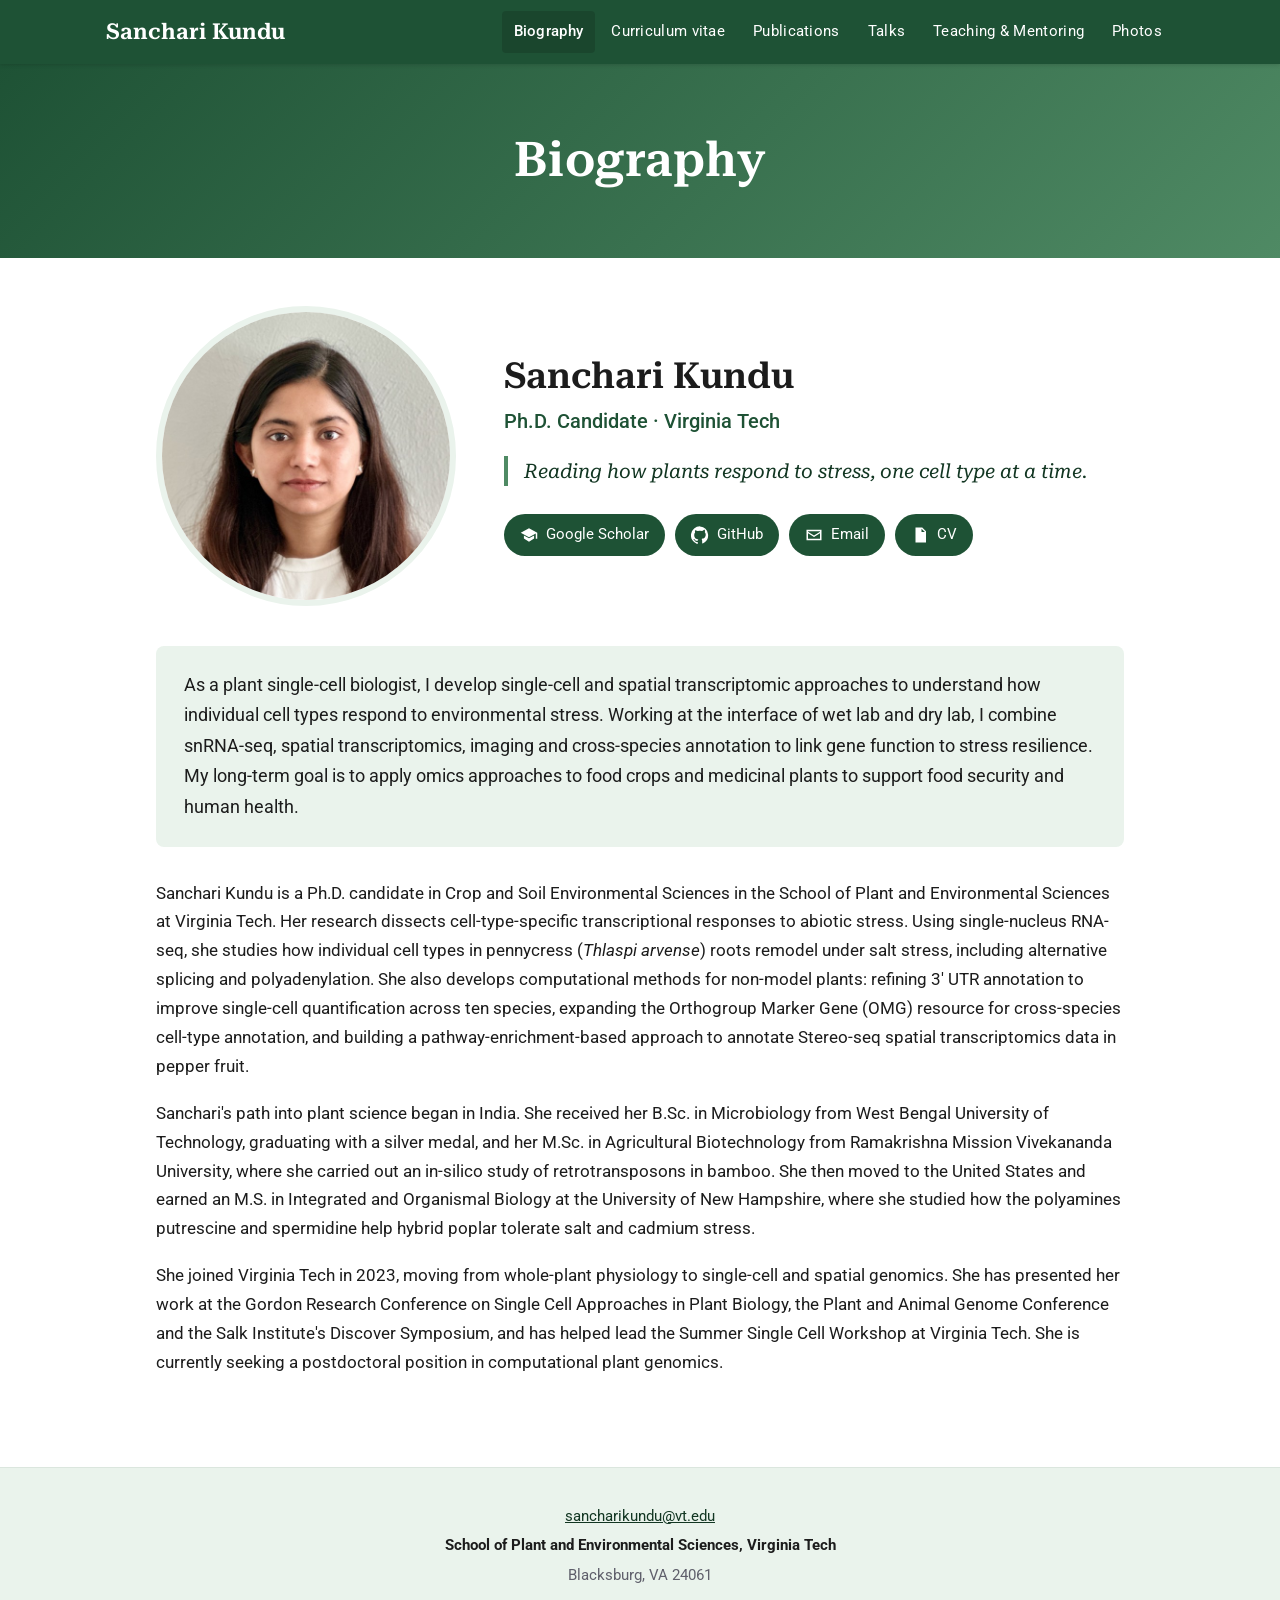
==== index.html @ 7ec8dc47 "Initial personal website Co-Authored-By: Claude Opus 5.5 <noreply@anthropic.com>" ====
<!doctype html>
<html lang="en">
<head>
  <meta charset="utf-8">
  <meta name="viewport" content="width=device-width, initial-scale=1">
  <title>Sanchari Kundu</title>
  <meta name="description" content="Sanchari Kundu, Ph.D. Candidate at Virginia Tech. Plant single-cell and spatial transcriptomics.">
  <link rel="preconnect" href="https://fonts.googleapis.com">
  <link rel="preconnect" href="https://fonts.gstatic.com" crossorigin>
  <link href="https://fonts.googleapis.com/css2?family=Roboto:wght@400;500&family=Roboto+Serif:ital,wght@0,400;0,600;1,400&display=swap" rel="stylesheet">
  <link rel="stylesheet" href="style.css">
</head>
<body>
  <header class="topbar">
    <div class="inner">
      <a class="site-name" href="index.html">Sanchari Kundu</a>
      <nav aria-label="Main">
        <ul class="menu">
        <li><a href="index.html" aria-current="page">Biography</a></li>
        <li><a href="cv.html">Curriculum vitae</a></li>
        <li><a href="publications.html">Publications</a></li>
        <li><a href="talks.html">Talks</a></li>
        <li><a href="teaching.html">Teaching &amp; Mentoring</a></li>
        <li><a href="photos.html">Photos</a></li>
        </ul>
      </nav>
    </div>
  </header>

  <div class="banner"><h1>Biography</h1></div>

  <main>
    <section class="bio-intro">
      <img src="photo.jpg" alt="Portrait of Sanchari Kundu">
      <div>
        <p class="bio-name">Sanchari Kundu</p>
        <p class="bio-title">Ph.D. Candidate · Virginia Tech</p>
        <p class="tagline">Reading how plants respond to stress, one cell type at a time.</p>
        <div class="social">
          <a href="https://scholar.google.com/citations?user=5JRJU6gAAAAJ&amp;hl=en" target="_blank" rel="noopener"><svg viewBox="0 0 24 24" aria-hidden="true"><path d="M12 3 1 9l11 6 9-4.9V17h2V9L12 3zm-6.8 9.6v4.1L12 21l6.8-4.3v-4.1L12 16.4l-6.8-3.8z"/></svg>Google Scholar</a>
          <a href="https://github.com/sancharikundu93" target="_blank" rel="noopener"><svg viewBox="0 0 24 24" aria-hidden="true"><path d="M12 .5a12 12 0 0 0-3.8 23.4c.6.1.8-.3.8-.6v-2.1c-3.3.7-4-1.4-4-1.4-.6-1.4-1.4-1.8-1.4-1.8-1.1-.7.1-.7.1-.7 1.2.1 1.8 1.2 1.8 1.2 1.1 1.8 2.8 1.3 3.5 1 .1-.8.4-1.3.8-1.6-2.7-.3-5.5-1.3-5.5-5.9 0-1.3.5-2.4 1.2-3.2-.1-.3-.5-1.5.1-3.2 0 0 1-.3 3.3 1.2a11.5 11.5 0 0 1 6 0C17.3 4.6 18.3 5 18.3 5c.7 1.7.2 2.9.1 3.2.8.8 1.2 1.9 1.2 3.2 0 4.6-2.8 5.6-5.5 5.9.4.4.8 1.1.8 2.2v3.3c0 .3.2.7.8.6A12 12 0 0 0 12 .5z"/></svg>GitHub</a>
          <a href="mailto:sancharikundu@vt.edu"><svg viewBox="0 0 24 24" aria-hidden="true"><path d="M2 5h20v14H2V5zm2 2v.5l8 5 8-5V7H4zm16 2.8-8 5-8-5V17h16V9.8z"/></svg>Email</a>
          <a href="cv.html"><svg viewBox="0 0 24 24" aria-hidden="true"><path d="M6 2h9l5 5v15H6V2zm8 1.5V8h4.5L14 3.5zM8 12h10v2H8v-2zm0 4h10v2H8v-2z"/></svg>CV</a>
        </div>
      </div>
    </section>

    <div class="statement">
      As a plant single-cell biologist, I develop single-cell and spatial transcriptomic approaches to understand
      how individual cell types respond to environmental stress. Working at the interface of wet lab and dry lab,
      I combine snRNA-seq, spatial transcriptomics, imaging and cross-species annotation to link gene function to
      stress resilience. My long-term goal is to apply omics approaches to food crops and medicinal plants to
      support food security and human health.
    </div>

    <div class="bio-text">
      <p>
        Sanchari Kundu is a Ph.D. candidate in Crop and Soil Environmental Sciences in the School of Plant and
        Environmental Sciences at Virginia Tech. Her research dissects cell-type-specific transcriptional responses
        to abiotic stress. Using single-nucleus RNA-seq, she studies how individual cell types in pennycress
        (<i>Thlaspi arvense</i>) roots remodel under salt stress, including alternative splicing and polyadenylation.
        She also develops computational methods for non-model plants: refining 3′ UTR annotation to improve
        single-cell quantification across ten species, expanding the Orthogroup Marker Gene (OMG) resource for
        cross-species cell-type annotation, and building a pathway-enrichment-based approach to annotate
        Stereo-seq spatial transcriptomics data in pepper fruit.
      </p>
      <p>
        Sanchari's path into plant science began in India. She received her B.Sc. in Microbiology from West Bengal
        University of Technology, graduating with a silver medal, and her M.Sc. in Agricultural Biotechnology from
        Ramakrishna Mission Vivekananda University, where she carried out an in-silico study of retrotransposons in
        bamboo. She then moved to the United States and earned an M.S. in Integrated and Organismal Biology at the
        University of New Hampshire, where she studied how the polyamines putrescine and spermidine help hybrid
        poplar tolerate salt and cadmium stress.
      </p>
      <p>
        She joined Virginia Tech in 2023, moving from whole-plant physiology to single-cell and spatial genomics.
        She has presented her work at the Gordon Research Conference on Single Cell Approaches in Plant Biology, the
        Plant and Animal Genome Conference and the Salk Institute's Discover Symposium, and has helped lead the
        Summer Single Cell Workshop at Virginia Tech. She is currently seeking a postdoctoral position in
        computational plant genomics.
      </p>
    </div>
  </main>

  <footer>
    <p><a href="mailto:sancharikundu@vt.edu">sancharikundu@vt.edu</a></p>
    <p><strong>School of Plant and Environmental Sciences, Virginia Tech</strong></p>
    <p>Blacksburg, VA 24061</p>
  </footer>
</body>
</html>
---- style.css ----
/* Shared styles for every page of the site */
:root {
  --primary: #1e5235;
  --primary-dark: #123622;
  --primary-light: #4f8a64;
  --tint: #eaf3ec;
  --text: #1c1c1c;
  --muted: #5f5f6b;
  --bg: #ffffff;
  --border: #dbe6de;
  --serif: "Roboto Serif", Georgia, serif;
  --sans: "Roboto", system-ui, -apple-system, sans-serif;
}

* { box-sizing: border-box; }
body {
  margin: 0;
  background: var(--bg);
  color: var(--text);
  font: 17px/1.7 var(--sans);
}
a { color: var(--primary-dark); }
a:hover { color: var(--primary); }
i, em { font-style: italic; }

/* ---------- Top bar ---------- */
.topbar {
  background: var(--primary);
  color: #fff;
  position: sticky; top: 0; z-index: 20;
  box-shadow: 0 1px 4px rgba(0,0,0,.15);
}
.topbar .inner {
  max-width: 1100px; margin: 0 auto; padding: 0 16px;
  display: flex; align-items: center; justify-content: space-between; gap: 16px;
  min-height: 64px; flex-wrap: wrap;
}
.site-name {
  font-family: var(--serif); font-size: 22px; font-weight: 600;
  color: #fff; text-decoration: none; padding: 12px 0;
}
.site-name:hover { color: #fff; }
.menu { display: flex; flex-wrap: wrap; gap: 4px; list-style: none; margin: 0; padding: 0; }
.menu a {
  display: block; padding: 8px 12px; border-radius: 4px;
  color: #fff; text-decoration: none; font-size: 15px; letter-spacing: .02em;
}
.menu a:hover { background: rgba(0,0,0,.15); color: #fff; }
.menu a[aria-current="page"] { background: rgba(0,0,0,.15); font-weight: 500; }

/* ---------- Page banner ---------- */
.banner {
  background: linear-gradient(135deg, var(--primary) 0%, var(--primary-light) 100%);
  color: #fff; text-align: center;
  padding: 56px 16px;
}
.banner h1 {
  margin: 0; font-family: var(--serif); font-weight: 600;
  font-size: clamp(32px, 6vw, 48px); letter-spacing: .01em;
}

/* ---------- Content ---------- */
main { max-width: 1000px; margin: 0 auto; padding: 48px 16px 72px; }
h2 {
  font-family: var(--serif); font-weight: 600; color: var(--primary-dark);
  font-size: 26px; margin: 40px 0 16px;
}
h2:first-child { margin-top: 0; }
h3 { font-family: var(--serif); font-weight: 600; font-size: 19px; margin: 24px 0 8px; }

/* Biography layout: photo left, intro right */
.bio-intro {
  display: grid; grid-template-columns: 300px 1fr; gap: 48px; align-items: center;
}
.bio-intro img {
  width: 100%; aspect-ratio: 1; object-fit: cover; border-radius: 50%;
  border: 6px solid var(--tint);
}
.bio-name { font-family: var(--serif); font-size: 36px; font-weight: 600; margin: 0; line-height: 1.2; }
.bio-title { font-size: 20px; color: var(--primary); margin: 6px 0 18px; font-weight: 500; }
.tagline {
  font-family: var(--serif); font-style: italic; font-size: 20px; line-height: 1.5;
  color: var(--primary-dark); margin: 0;
  border-left: 4px solid var(--primary-light); padding-left: 16px;
}
.statement {
  background: var(--tint); border-radius: 8px;
  padding: 24px 28px; margin: 40px 0 32px; font-size: 18px;
}
.bio-text p { margin: 0 0 18px; }

/* Link pills */
.social { display: flex; flex-wrap: wrap; gap: 10px; margin-top: 28px; }
.social a {
  display: inline-flex; align-items: center; gap: 8px;
  padding: 8px 16px; border-radius: 999px;
  background: var(--primary); color: #fff; text-decoration: none; font-size: 15px;
}
.social a:hover { background: var(--primary-dark); color: #fff; }
.social svg { width: 18px; height: 18px; fill: currentColor; }

/* Lists used on Publications / Talks / Teaching */
ol.entries, ul.entries { padding-left: 24px; margin: 0; }
.entries li { margin-bottom: 16px; }
.venue { font-style: italic; }
.note { color: var(--primary); font-size: 14px; font-weight: 500; }
.year { color: var(--muted); font-variant-numeric: tabular-nums; }
.entries .sub { display: block; color: var(--muted); font-size: 15px; }

/* CV page */
.cv-actions { margin-bottom: 20px; }
.cv-frame {
  width: 100%; height: 85vh; min-height: 500px;
  border: 1px solid var(--border); border-radius: 8px;
}

/* ---------- Footer ---------- */
footer {
  background: var(--tint); border-top: 1px solid var(--border);
  text-align: center; color: var(--muted); font-size: 15px; padding: 32px 16px;
}
footer p { margin: 4px 0; }
footer strong { color: var(--text); }

/* ---------- Phone screens ---------- */
@media (max-width: 760px) {
  .bio-intro { grid-template-columns: 1fr; gap: 24px; text-align: center; }
  .bio-intro img { max-width: 220px; margin: 0 auto; }
  .tagline { border-left: 0; padding-left: 0; }
  .social { justify-content: center; }
  .statement { padding: 18px; }
  .menu a { padding: 6px 8px; font-size: 14px; }
}

/* ---------- Photos page ---------- */
.gallery {
  display: grid; grid-template-columns: repeat(auto-fill, minmax(260px, 1fr)); gap: 20px;
}
.gallery figure {
  margin: 0; background: var(--tint); border-radius: 8px; overflow: hidden;
  border: 1px solid var(--border);
}
.gallery img {
  display: block; width: 100%; aspect-ratio: 4 / 3; object-fit: cover;
  transition: transform .25s ease;
}
.gallery a:hover img { transform: scale(1.03); }
.gallery figcaption { padding: 10px 14px; font-size: 15px; color: var(--muted); }
/* Hide the "coming soon" note once the gallery has a photo in it */
.gallery:has(figure) + .empty-note { display: none; }
.empty-note { color: var(--muted); font-style: italic; text-align: center; }
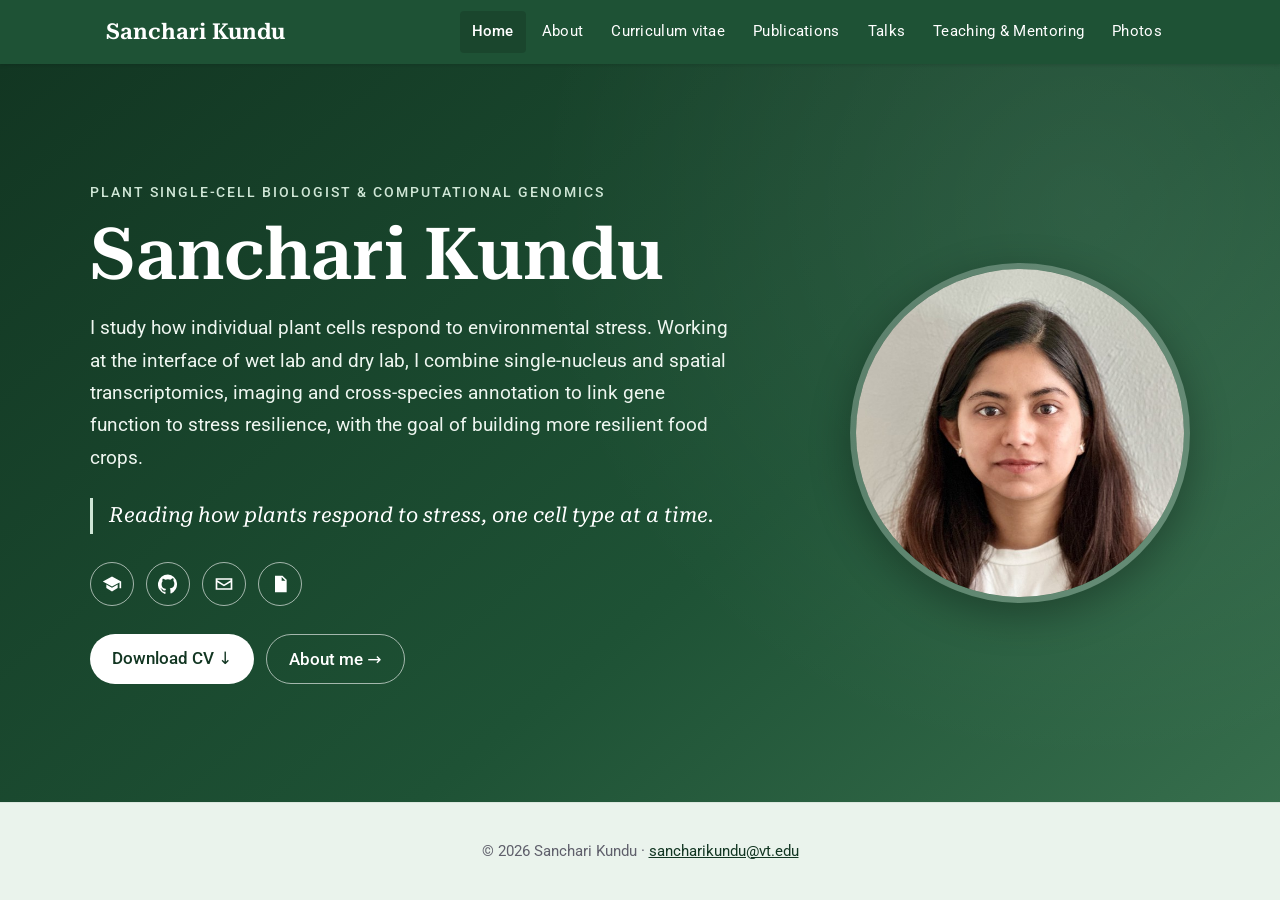
==== commit 34f029ba: "Add Home hero and About page, full CV page, talk/photo updates - Home: full-screen intro with Downlo" ====
--- a/index.html
+++ b/index.html
@@ -10,13 +10,14 @@
   <link href="https://fonts.googleapis.com/css2?family=Roboto:wght@400;500&family=Roboto+Serif:ital,wght@0,400;0,600;1,400&display=swap" rel="stylesheet">
   <link rel="stylesheet" href="style.css">
 </head>
-<body>
+<body class="home">
   <header class="topbar">
     <div class="inner">
       <a class="site-name" href="index.html">Sanchari Kundu</a>
       <nav aria-label="Main">
         <ul class="menu">
-        <li><a href="index.html" aria-current="page">Biography</a></li>
+        <li><a href="index.html" aria-current="page">Home</a></li>
+        <li><a href="about.html">About</a></li>
         <li><a href="cv.html">Curriculum vitae</a></li>
         <li><a href="publications.html">Publications</a></li>
         <li><a href="talks.html">Talks</a></li>
@@ -27,65 +28,34 @@
     </div>
   </header>
 
-  <div class="banner"><h1>Biography</h1></div>
-
-  <main>
-    <section class="bio-intro">
-      <img src="photo.jpg" alt="Portrait of Sanchari Kundu">
-      <div>
-        <p class="bio-name">Sanchari Kundu</p>
-        <p class="bio-title">Ph.D. Candidate · Virginia Tech</p>
-        <p class="tagline">Reading how plants respond to stress, one cell type at a time.</p>
-        <div class="social">
-          <a href="https://scholar.google.com/citations?user=5JRJU6gAAAAJ&amp;hl=en" target="_blank" rel="noopener"><svg viewBox="0 0 24 24" aria-hidden="true"><path d="M12 3 1 9l11 6 9-4.9V17h2V9L12 3zm-6.8 9.6v4.1L12 21l6.8-4.3v-4.1L12 16.4l-6.8-3.8z"/></svg>Google Scholar</a>
-          <a href="https://github.com/sancharikundu93" target="_blank" rel="noopener"><svg viewBox="0 0 24 24" aria-hidden="true"><path d="M12 .5a12 12 0 0 0-3.8 23.4c.6.1.8-.3.8-.6v-2.1c-3.3.7-4-1.4-4-1.4-.6-1.4-1.4-1.8-1.4-1.8-1.1-.7.1-.7.1-.7 1.2.1 1.8 1.2 1.8 1.2 1.1 1.8 2.8 1.3 3.5 1 .1-.8.4-1.3.8-1.6-2.7-.3-5.5-1.3-5.5-5.9 0-1.3.5-2.4 1.2-3.2-.1-.3-.5-1.5.1-3.2 0 0 1-.3 3.3 1.2a11.5 11.5 0 0 1 6 0C17.3 4.6 18.3 5 18.3 5c.7 1.7.2 2.9.1 3.2.8.8 1.2 1.9 1.2 3.2 0 4.6-2.8 5.6-5.5 5.9.4.4.8 1.1.8 2.2v3.3c0 .3.2.7.8.6A12 12 0 0 0 12 .5z"/></svg>GitHub</a>
-          <a href="mailto:sancharikundu@vt.edu"><svg viewBox="0 0 24 24" aria-hidden="true"><path d="M2 5h20v14H2V5zm2 2v.5l8 5 8-5V7H4zm16 2.8-8 5-8-5V17h16V9.8z"/></svg>Email</a>
-          <a href="cv.html"><svg viewBox="0 0 24 24" aria-hidden="true"><path d="M6 2h9l5 5v15H6V2zm8 1.5V8h4.5L14 3.5zM8 12h10v2H8v-2zm0 4h10v2H8v-2z"/></svg>CV</a>
+  <section class="hero">
+    <div class="hero-inner">
+      <div class="hero-text">
+        <p class="eyebrow">Plant Single-Cell Biologist &amp; Computational Genomics</p>
+        <h1>Sanchari Kundu</h1>
+        <p class="hero-statement">
+          I study how individual plant cells respond to environmental stress. Working at the interface of wet lab and
+          dry lab, I combine single-nucleus and spatial transcriptomics, imaging and cross-species annotation to link
+          gene function to stress resilience, with the goal of building more resilient food crops.
+        </p>
+        <p class="motto">Reading how plants respond to stress, one cell type at a time.</p>
+        <div class="icons">
+          <a href="https://scholar.google.com/citations?user=5JRJU6gAAAAJ&amp;hl=en" target="_blank" rel="noopener" aria-label="Google Scholar" title="Google Scholar"><svg viewBox="0 0 24 24" aria-hidden="true"><path d="M12 3 1 9l11 6 9-4.9V17h2V9L12 3zm-6.8 9.6v4.1L12 21l6.8-4.3v-4.1L12 16.4l-6.8-3.8z"/></svg></a>
+          <a href="https://github.com/sancharikundu93" target="_blank" rel="noopener" aria-label="GitHub" title="GitHub"><svg viewBox="0 0 24 24" aria-hidden="true"><path d="M12 .5a12 12 0 0 0-3.8 23.4c.6.1.8-.3.8-.6v-2.1c-3.3.7-4-1.4-4-1.4-.6-1.4-1.4-1.8-1.4-1.8-1.1-.7.1-.7.1-.7 1.2.1 1.8 1.2 1.8 1.2 1.1 1.8 2.8 1.3 3.5 1 .1-.8.4-1.3.8-1.6-2.7-.3-5.5-1.3-5.5-5.9 0-1.3.5-2.4 1.2-3.2-.1-.3-.5-1.5.1-3.2 0 0 1-.3 3.3 1.2a11.5 11.5 0 0 1 6 0C17.3 4.6 18.3 5 18.3 5c.7 1.7.2 2.9.1 3.2.8.8 1.2 1.9 1.2 3.2 0 4.6-2.8 5.6-5.5 5.9.4.4.8 1.1.8 2.2v3.3c0 .3.2.7.8.6A12 12 0 0 0 12 .5z"/></svg></a>
+          <a href="mailto:sancharikundu@vt.edu" aria-label="Email" title="Email"><svg viewBox="0 0 24 24" aria-hidden="true"><path d="M2 5h20v14H2V5zm2 2v.5l8 5 8-5V7H4zm16 2.8-8 5-8-5V17h16V9.8z"/></svg></a>
+          <a href="cv.html" aria-label="CV" title="CV"><svg viewBox="0 0 24 24" aria-hidden="true"><path d="M6 2h9l5 5v15H6V2zm8 1.5V8h4.5L14 3.5zM8 12h10v2H8v-2zm0 4h10v2H8v-2z"/></svg></a>
+        </div>
+        <div class="hero-actions">
+          <a class="hero-cta" href="cv.pdf" download="Sanchari_Kundu_CV.pdf">Download CV ↓</a>
+          <a class="hero-cta ghost" href="about.html">About me →</a>
         </div>
       </div>
-    </section>
-
-    <div class="statement">
-      As a plant single-cell biologist, I develop single-cell and spatial transcriptomic approaches to understand
-      how individual cell types respond to environmental stress. Working at the interface of wet lab and dry lab,
-      I combine snRNA-seq, spatial transcriptomics, imaging and cross-species annotation to link gene function to
-      stress resilience. My long-term goal is to apply omics approaches to food crops and medicinal plants to
-      support food security and human health.
+      <img class="hero-photo" src="photo.jpg" alt="Portrait of Sanchari Kundu">
     </div>
-
-    <div class="bio-text">
-      <p>
-        Sanchari Kundu is a Ph.D. candidate in Crop and Soil Environmental Sciences in the School of Plant and
-        Environmental Sciences at Virginia Tech. Her research dissects cell-type-specific transcriptional responses
-        to abiotic stress. Using single-nucleus RNA-seq, she studies how individual cell types in pennycress
-        (<i>Thlaspi arvense</i>) roots remodel under salt stress, including alternative splicing and polyadenylation.
-        She also develops computational methods for non-model plants: refining 3′ UTR annotation to improve
-        single-cell quantification across ten species, expanding the Orthogroup Marker Gene (OMG) resource for
-        cross-species cell-type annotation, and building a pathway-enrichment-based approach to annotate
-        Stereo-seq spatial transcriptomics data in pepper fruit.
-      </p>
-      <p>
-        Sanchari's path into plant science began in India. She received her B.Sc. in Microbiology from West Bengal
-        University of Technology, graduating with a silver medal, and her M.Sc. in Agricultural Biotechnology from
-        Ramakrishna Mission Vivekananda University, where she carried out an in-silico study of retrotransposons in
-        bamboo. She then moved to the United States and earned an M.S. in Integrated and Organismal Biology at the
-        University of New Hampshire, where she studied how the polyamines putrescine and spermidine help hybrid
-        poplar tolerate salt and cadmium stress.
-      </p>
-      <p>
-        She joined Virginia Tech in 2023, moving from whole-plant physiology to single-cell and spatial genomics.
-        She has presented her work at the Gordon Research Conference on Single Cell Approaches in Plant Biology, the
-        Plant and Animal Genome Conference and the Salk Institute's Discover Symposium, and has helped lead the
-        Summer Single Cell Workshop at Virginia Tech. She is currently seeking a postdoctoral position in
-        computational plant genomics.
-      </p>
-    </div>
-  </main>
+  </section>
 
   <footer>
-    <p><a href="mailto:sancharikundu@vt.edu">sancharikundu@vt.edu</a></p>
-    <p><strong>School of Plant and Environmental Sciences, Virginia Tech</strong></p>
-    <p>Blacksburg, VA 24061</p>
+    <p>© 2026 Sanchari Kundu · <a href="mailto:sancharikundu@vt.edu">sancharikundu@vt.edu</a></p>
   </footer>
 </body>
 </html>
--- a/style.css
+++ b/style.css
@@ -149,3 +149,107 @@
 /* Hide the "coming soon" note once the gallery has a photo in it */
 .gallery:has(figure) + .empty-note { display: none; }
 .empty-note { color: var(--muted); font-style: italic; text-align: center; }
+/* Wide figures (group photos) span the full row and keep their own shape */
+.gallery figure.wide { grid-column: 1 / -1; }
+.gallery figure.wide img { aspect-ratio: auto; }
+.gallery figure.wide a:hover img { transform: none; }
+/* Tall figures (portrait photos) keep a portrait frame */
+.gallery figure.tall img { aspect-ratio: 3 / 4; object-position: top; }
+
+/* ---------- Home hero (full-screen welcome) ---------- */
+.home { display: flex; flex-direction: column; min-height: 100vh; }
+.hero {
+  flex: 1; display: flex; align-items: center;
+  color: #fff; padding: 64px 16px;
+  background:
+    radial-gradient(circle at 85% 20%, rgba(255,255,255,.08), transparent 45%),
+    linear-gradient(140deg, var(--primary-dark) 0%, var(--primary) 60%, var(--primary-light) 140%);
+}
+.hero-inner {
+  max-width: 1100px; margin: 0 auto; width: 100%;
+  display: grid; grid-template-columns: 1fr 340px; gap: 56px; align-items: center;
+}
+.eyebrow {
+  text-transform: uppercase; letter-spacing: .14em; font-size: 14px; font-weight: 500;
+  color: #cfe6d6; margin: 0 0 12px;
+}
+.hero h1 {
+  font-family: var(--serif); font-weight: 600; margin: 0 0 20px;
+  font-size: clamp(40px, 7vw, 72px); line-height: 1.05;
+}
+.hero-statement { font-size: 19px; line-height: 1.7; max-width: 640px; margin: 0 0 24px; color: #eef6f0; }
+.motto {
+  font-family: var(--serif); font-style: italic; font-size: 21px; margin: 0 0 28px;
+  padding-left: 16px; border-left: 3px solid #cfe6d6;
+}
+.icons { display: flex; gap: 12px; margin-bottom: 28px; }
+.icons a {
+  width: 44px; height: 44px; border-radius: 50%; display: grid; place-items: center;
+  border: 1.5px solid rgba(255,255,255,.6); color: #fff;
+}
+.icons a:hover { background: #fff; color: var(--primary); }
+.icons svg { width: 20px; height: 20px; fill: currentColor; }
+.hero-cta {
+  display: inline-block; padding: 10px 22px; border-radius: 999px;
+  background: #fff; color: var(--primary-dark); font-weight: 500; text-decoration: none;
+}
+.hero-cta:hover { background: var(--tint); color: var(--primary-dark); }
+.hero-photo {
+  width: 100%; aspect-ratio: 1; object-fit: cover; border-radius: 50%;
+  border: 6px solid rgba(255,255,255,.25); box-shadow: 0 12px 40px rgba(0,0,0,.3);
+}
+
+/* ---------- About: education timeline + stats ---------- */
+.timeline { list-style: none; margin: 0; padding: 0 0 0 24px; border-left: 3px solid var(--primary-light); }
+.timeline li { position: relative; margin: 0 0 24px; padding-left: 8px; }
+.timeline li::before {
+  content: ""; position: absolute; left: -33px; top: 6px;
+  width: 15px; height: 15px; border-radius: 50%; background: var(--primary); border: 3px solid var(--bg);
+}
+.timeline .t-years { display: block; color: var(--primary); font-weight: 500; font-size: 15px; }
+.timeline strong { display: block; font-size: 18px; }
+.timeline .t-place { color: var(--muted); }
+.stats {
+  display: grid; grid-template-columns: repeat(4, 1fr); gap: 16px; margin-top: 48px;
+  background: var(--primary); color: #fff; border-radius: 12px; padding: 32px 24px; text-align: center;
+}
+.stats .num { display: block; font-family: var(--serif); font-size: 42px; font-weight: 600; line-height: 1.1; }
+.stats .label { font-size: 15px; color: #dcefe2; }
+.stats small { font-size: 13px; opacity: .85; }
+
+@media (max-width: 760px) {
+  .hero-inner { grid-template-columns: 1fr; gap: 32px; text-align: center; }
+  .hero-photo { max-width: 220px; margin: 0 auto; grid-row: 1; }
+  .motto { border-left: 0; padding-left: 0; }
+  .icons { justify-content: center; }
+  .stats { grid-template-columns: repeat(2, 1fr); }
+}
+.hero-actions { display: flex; gap: 12px; flex-wrap: wrap; }
+.hero-cta.ghost { background: transparent; color: #fff; border: 1.5px solid rgba(255,255,255,.6); }
+.hero-cta.ghost:hover { background: rgba(255,255,255,.12); color: #fff; }
+@media (max-width: 760px) { .hero-actions { justify-content: center; } }
+
+/* ---------- CV page (year column + details) ---------- */
+.cv-quote {
+  font-family: var(--serif); font-style: italic; font-size: 21px; text-align: center;
+  color: var(--primary-dark); max-width: 720px; margin: 0 auto 28px;
+}
+.cv-download { text-align: center; margin-bottom: 8px; }
+.btn-solid {
+  display: inline-block; padding: 10px 22px; border-radius: 999px;
+  background: var(--primary); color: #fff; text-decoration: none; font-weight: 500;
+}
+.btn-solid:hover { background: var(--primary-dark); color: #fff; }
+main h2 { border-bottom: 2px solid var(--tint); padding-bottom: 6px; }
+.cv-row {
+  display: grid; grid-template-columns: 150px 1fr; gap: 24px;
+  padding: 12px 0; border-bottom: 1px solid var(--tint);
+}
+.cv-row:last-child { border-bottom: 0; }
+.cv-when { color: var(--primary); font-weight: 500; font-variant-numeric: tabular-nums; }
+.cv-detail { display: block; color: var(--muted); font-size: 15px; margin-top: 4px; }
+.cv-bullets { margin: 8px 0 4px; padding-left: 20px; }
+.cv-bullets li { margin-bottom: 6px; }
+@media (max-width: 760px) {
+  .cv-row { grid-template-columns: 1fr; gap: 2px; }
+}
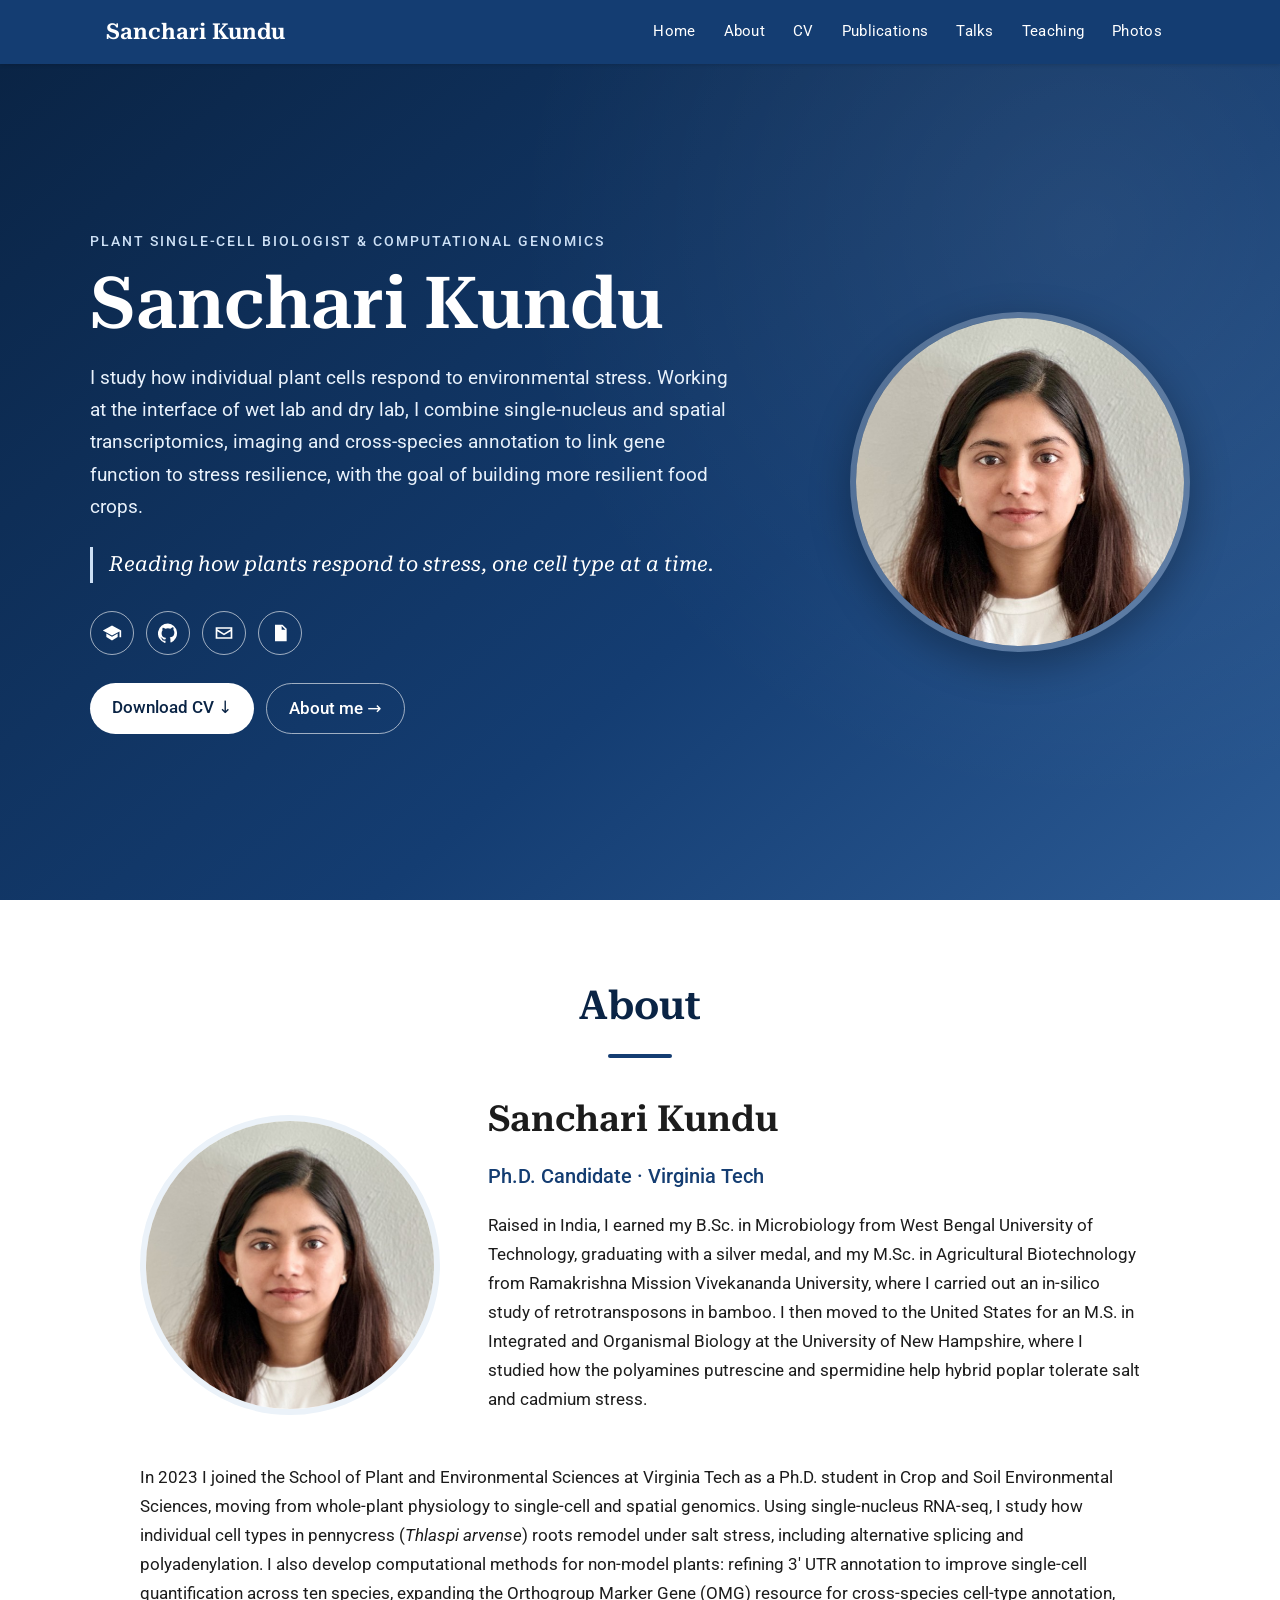
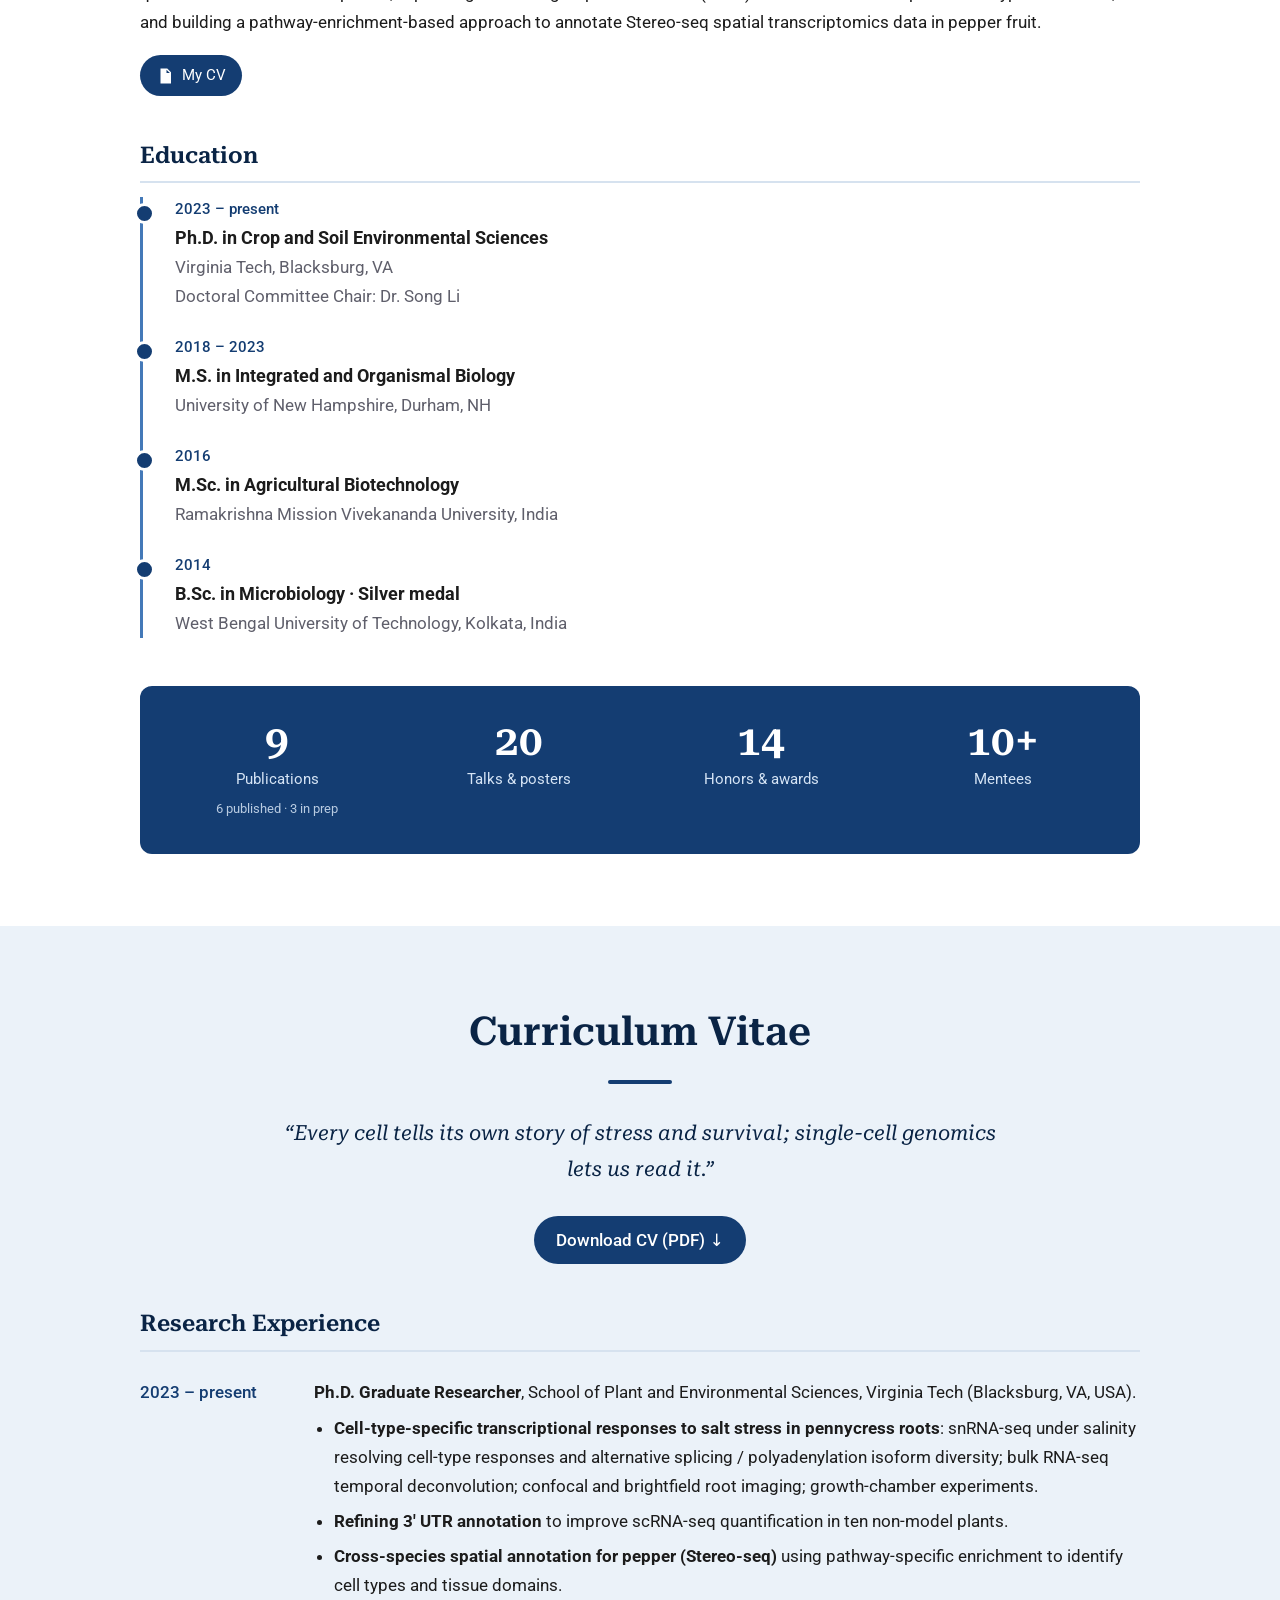
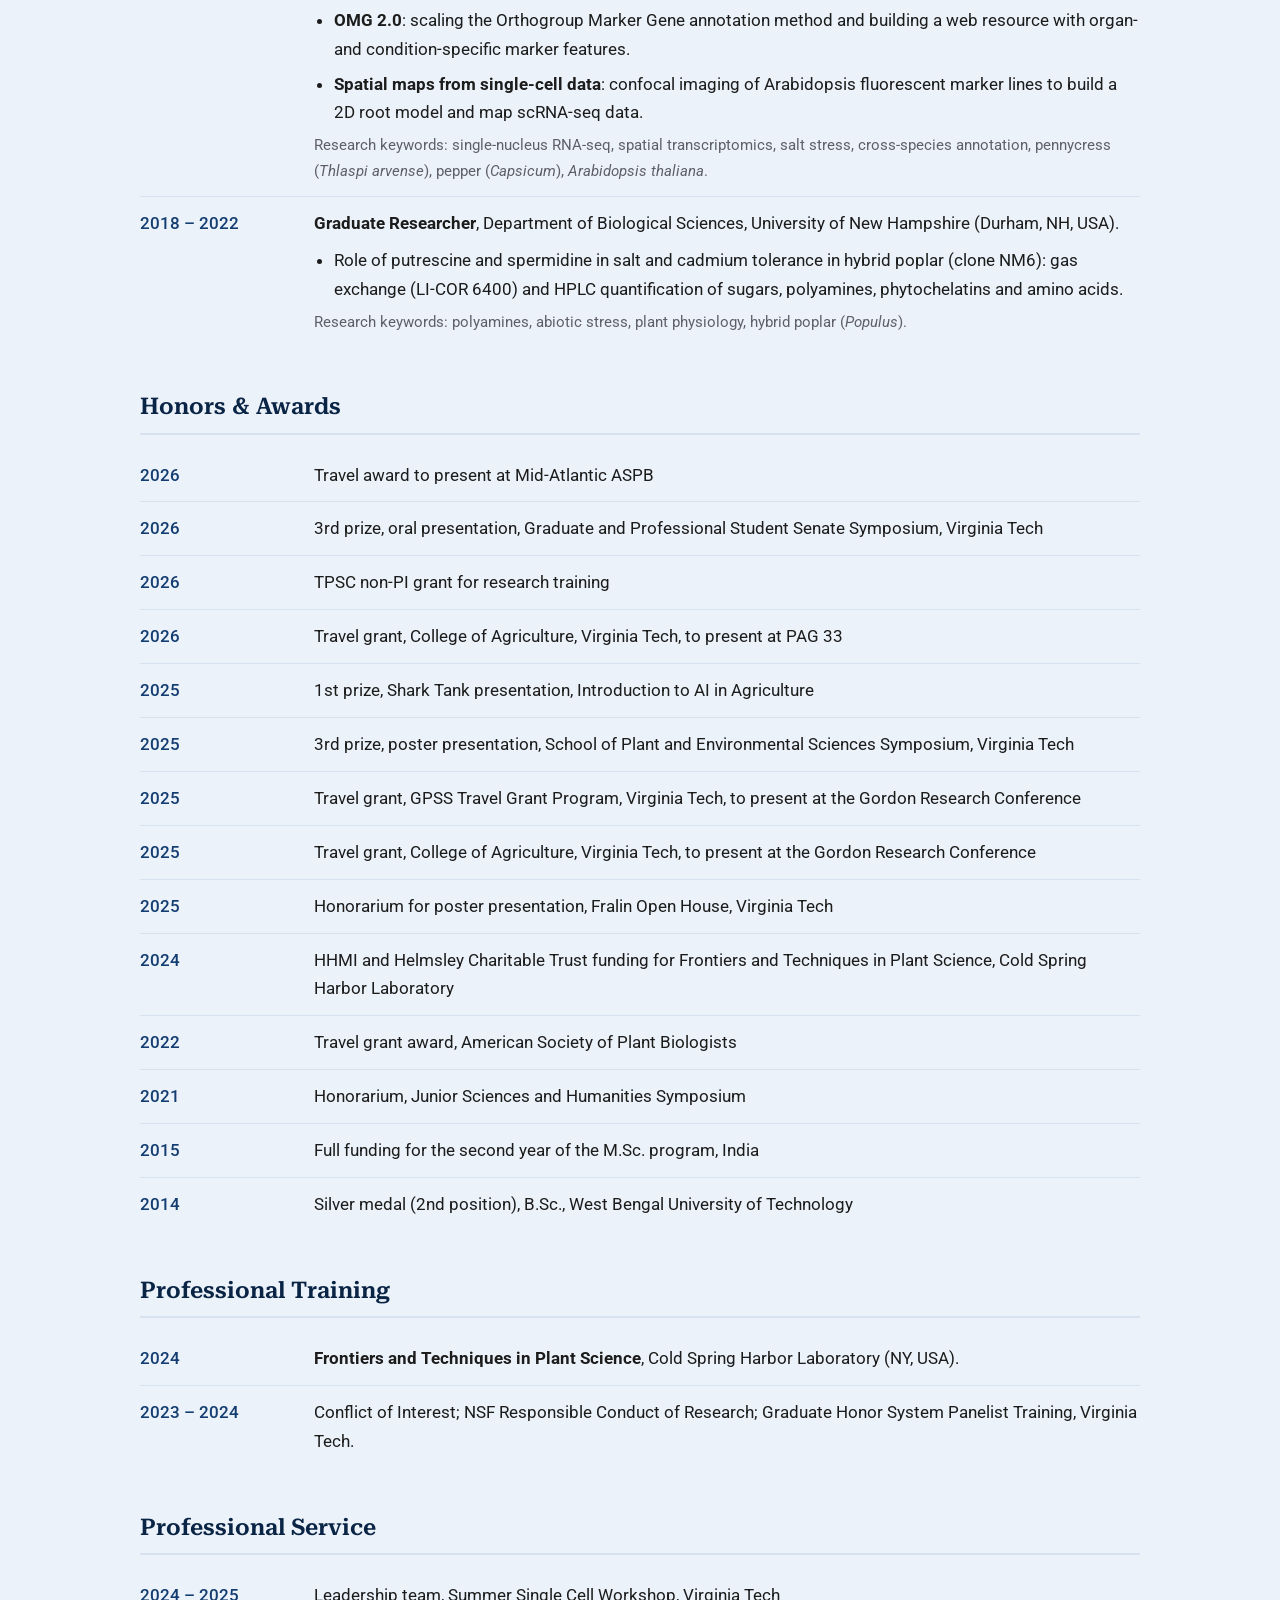
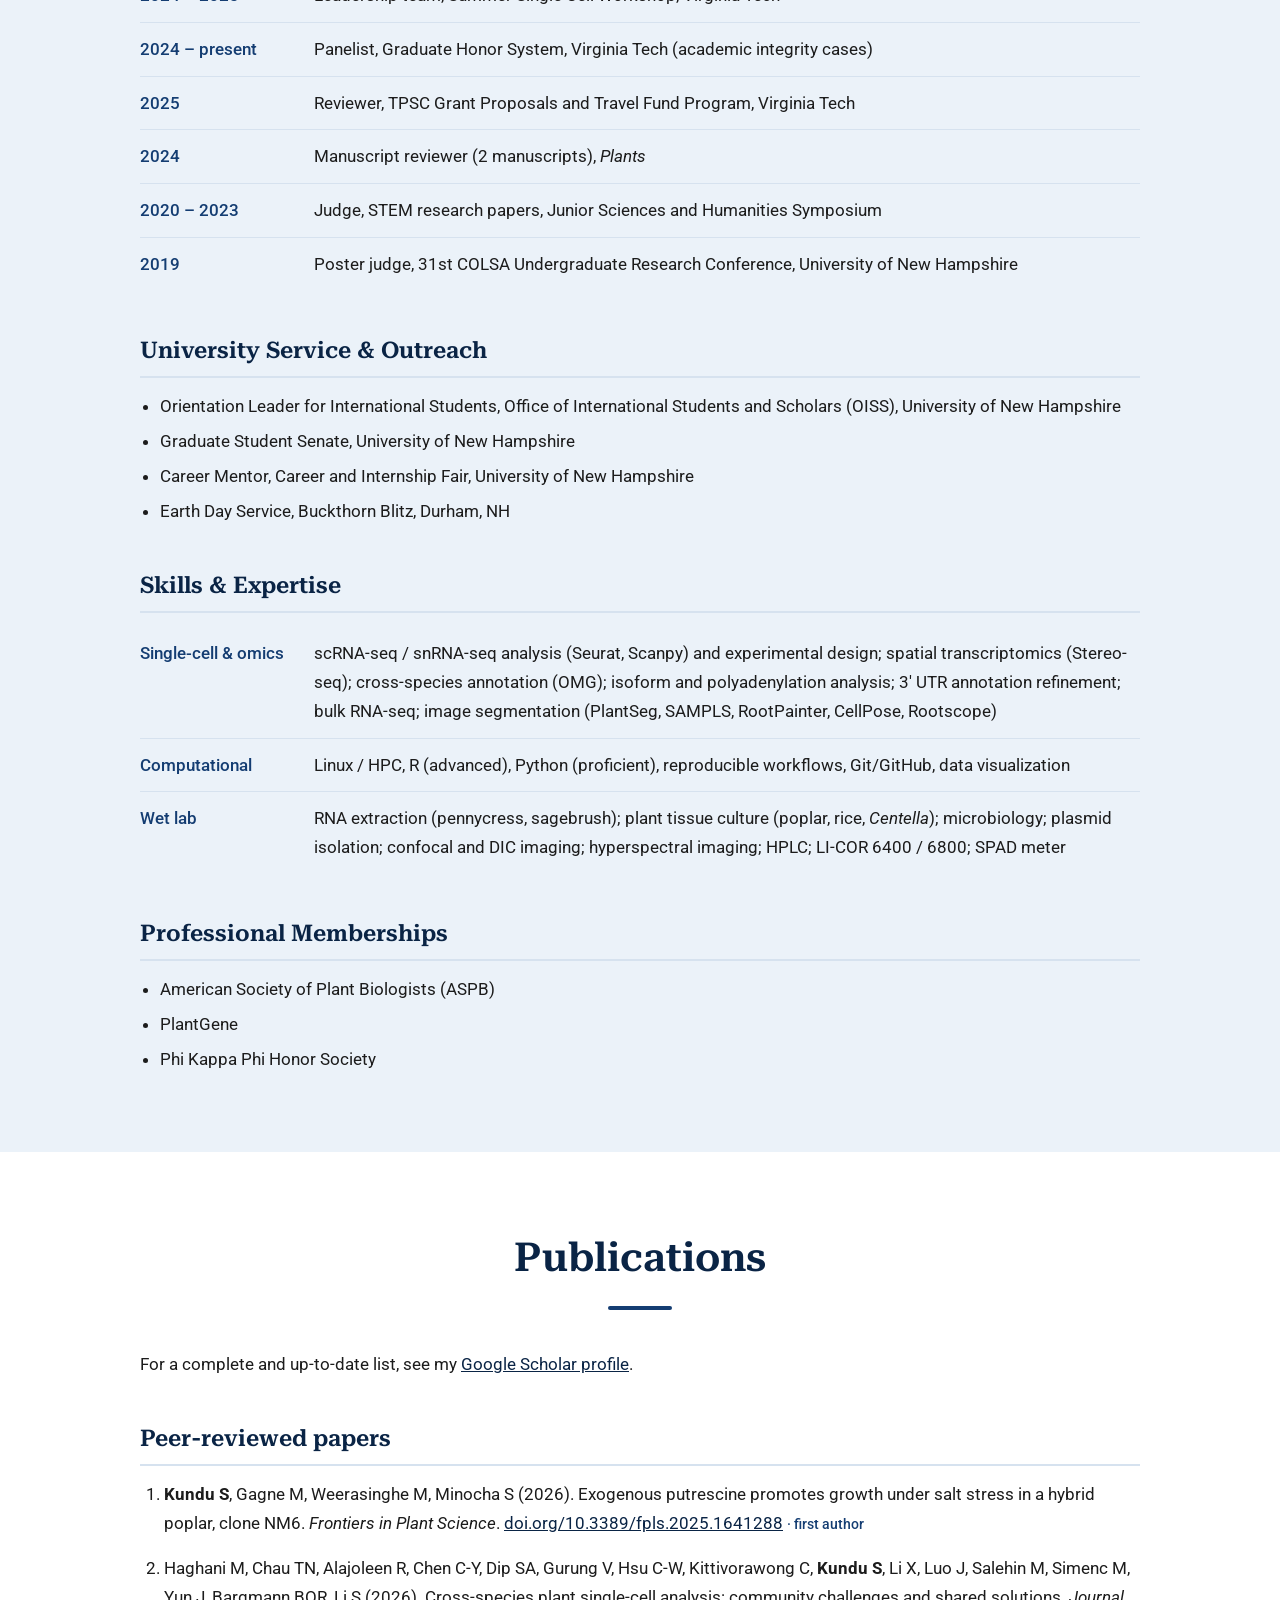
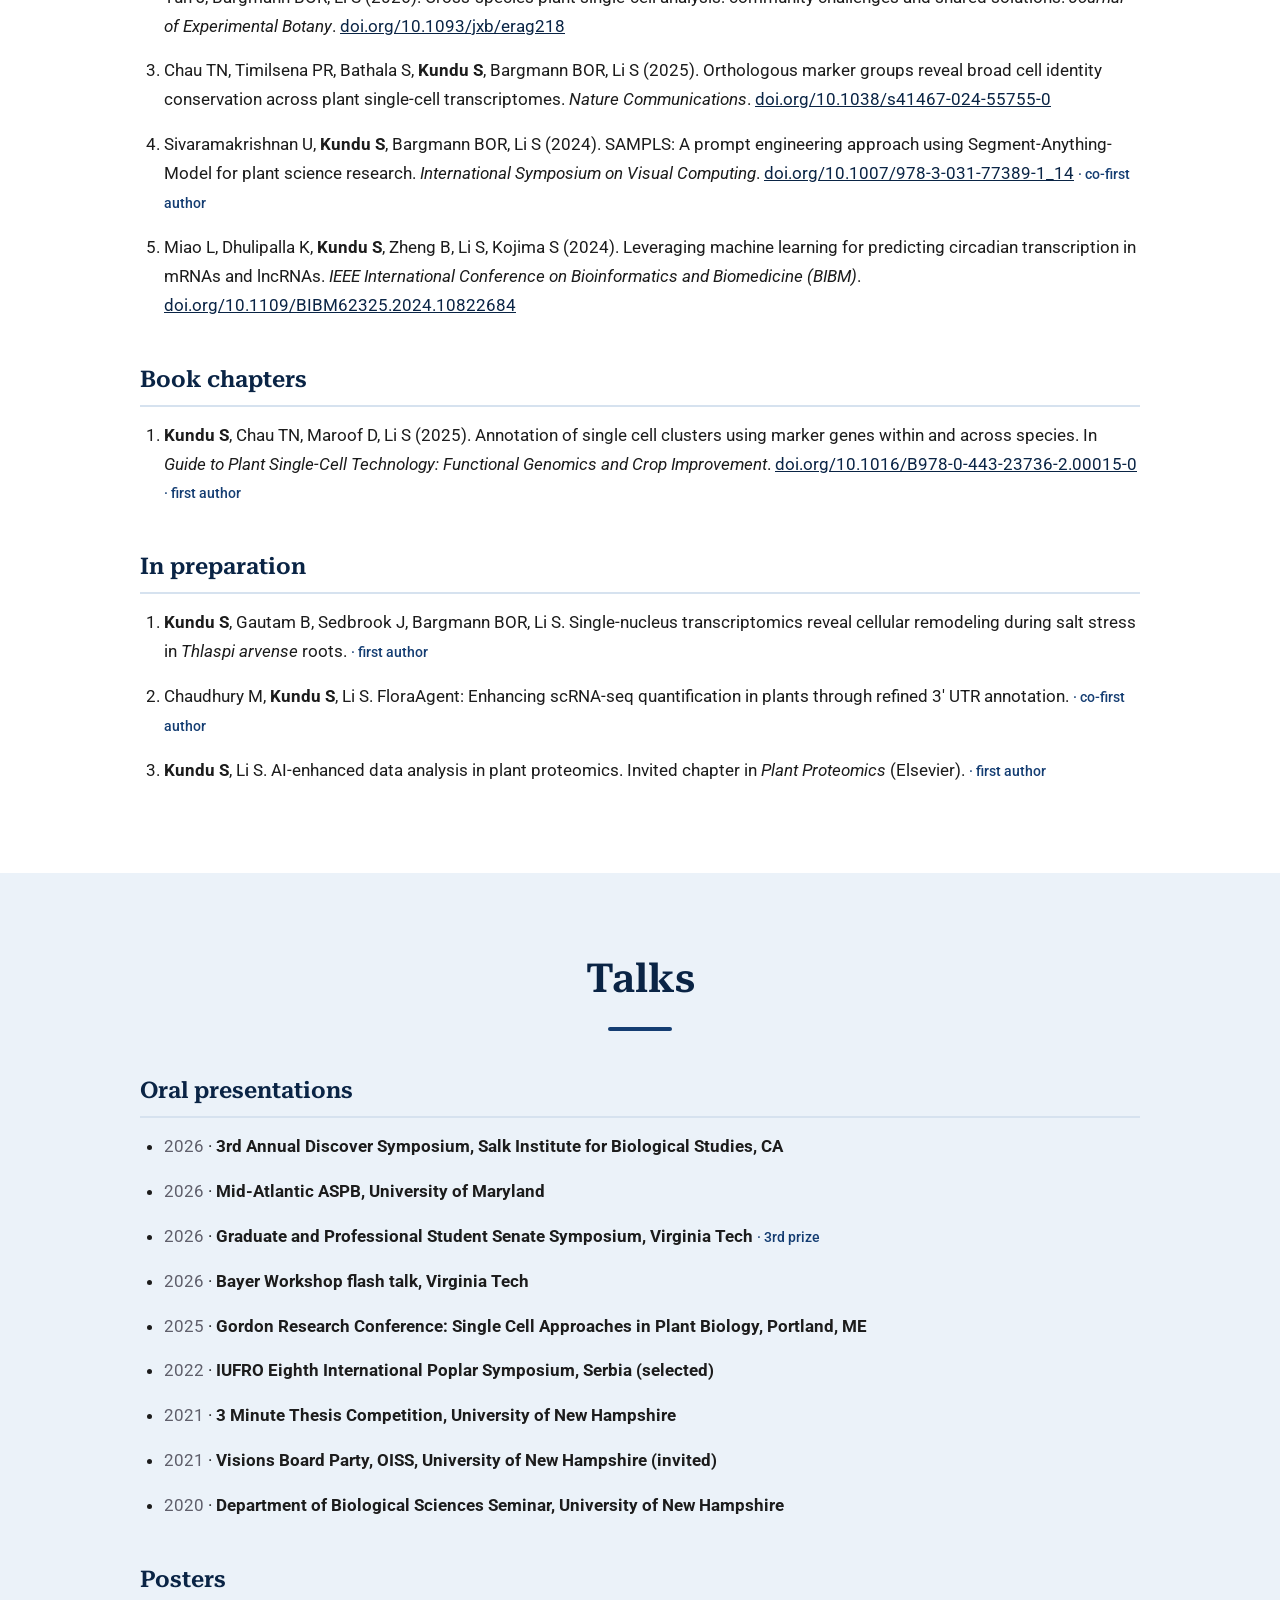
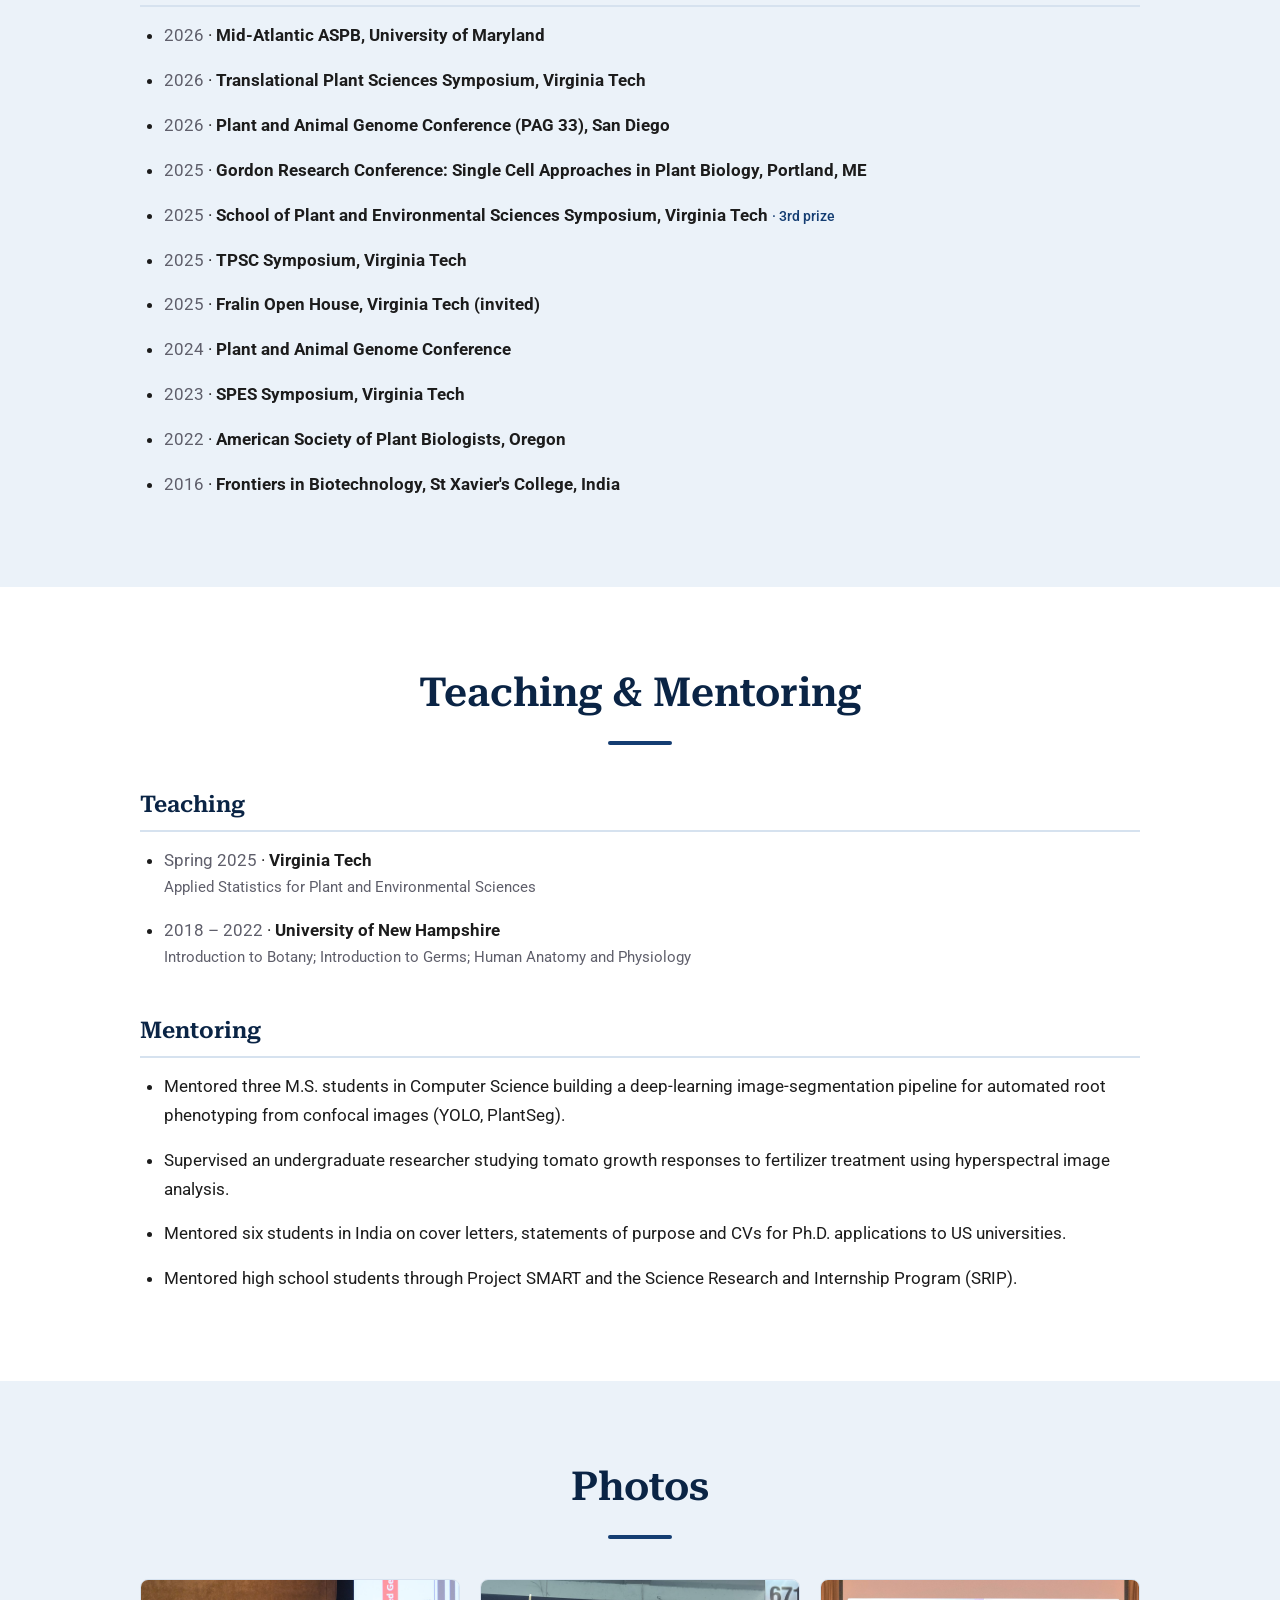
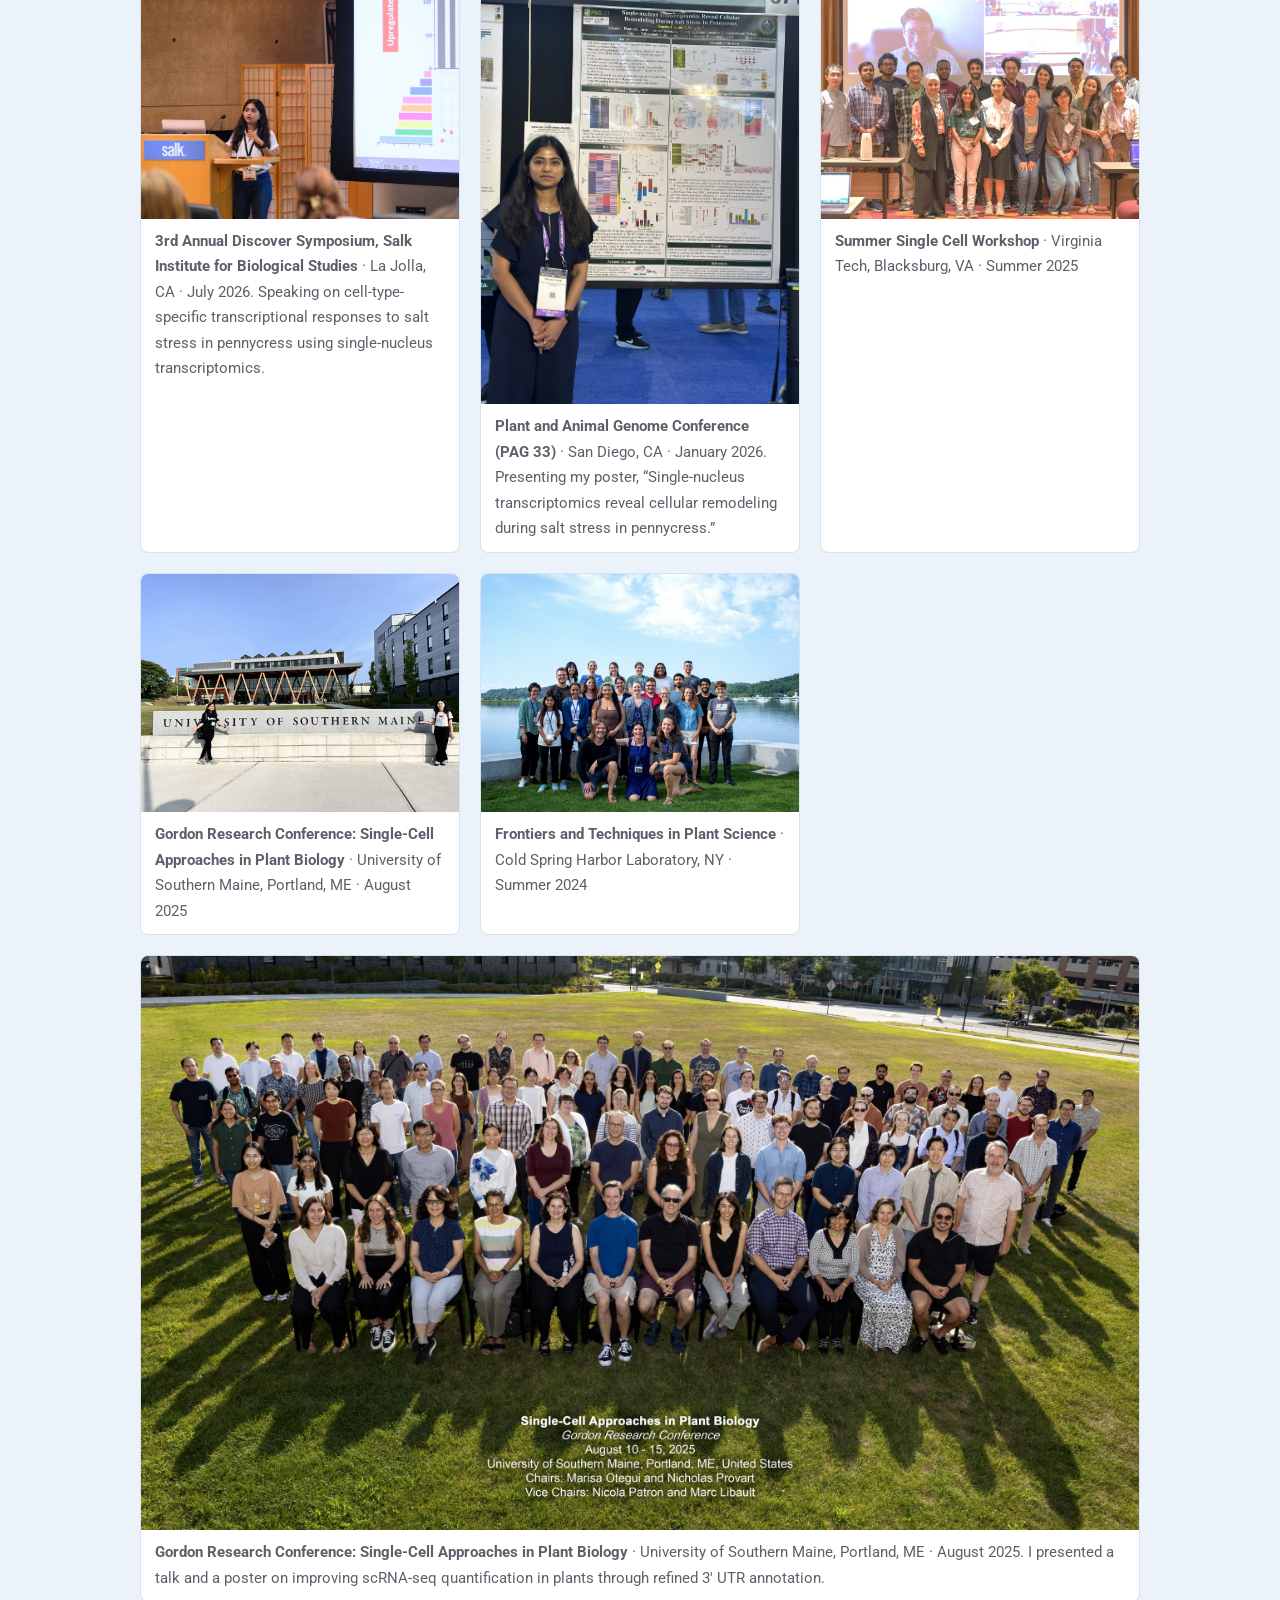
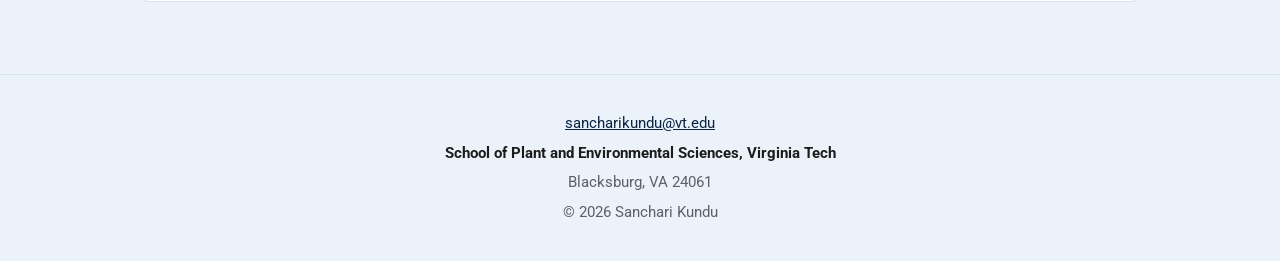
==== commit 9760d6a2: "Convert site to a single scrolling page All sections now live on index.html with in-page menu links;" ====
--- a/index.html
+++ b/index.html
@@ -10,25 +10,25 @@
   <link href="https://fonts.googleapis.com/css2?family=Roboto:wght@400;500&family=Roboto+Serif:ital,wght@0,400;0,600;1,400&display=swap" rel="stylesheet">
   <link rel="stylesheet" href="style.css">
 </head>
-<body class="home">
+<body class="onepage">
   <header class="topbar">
     <div class="inner">
-      <a class="site-name" href="index.html">Sanchari Kundu</a>
+      <a class="site-name" href="#home">Sanchari Kundu</a>
       <nav aria-label="Main">
         <ul class="menu">
-        <li><a href="index.html" aria-current="page">Home</a></li>
-        <li><a href="about.html">About</a></li>
-        <li><a href="cv.html">Curriculum vitae</a></li>
-        <li><a href="publications.html">Publications</a></li>
-        <li><a href="talks.html">Talks</a></li>
-        <li><a href="teaching.html">Teaching &amp; Mentoring</a></li>
-        <li><a href="photos.html">Photos</a></li>
+        <li><a href="#home">Home</a></li>
+        <li><a href="#about">About</a></li>
+        <li><a href="#cv">CV</a></li>
+        <li><a href="#publications">Publications</a></li>
+        <li><a href="#talks">Talks</a></li>
+        <li><a href="#teaching">Teaching</a></li>
+        <li><a href="#photos">Photos</a></li>
         </ul>
       </nav>
     </div>
   </header>
 
-  <section class="hero">
+  <section class="hero" id="home">
     <div class="hero-inner">
       <div class="hero-text">
         <p class="eyebrow">Plant Single-Cell Biologist &amp; Computational Genomics</p>
@@ -43,19 +43,311 @@
           <a href="https://scholar.google.com/citations?user=5JRJU6gAAAAJ&amp;hl=en" target="_blank" rel="noopener" aria-label="Google Scholar" title="Google Scholar"><svg viewBox="0 0 24 24" aria-hidden="true"><path d="M12 3 1 9l11 6 9-4.9V17h2V9L12 3zm-6.8 9.6v4.1L12 21l6.8-4.3v-4.1L12 16.4l-6.8-3.8z"/></svg></a>
           <a href="https://github.com/sancharikundu93" target="_blank" rel="noopener" aria-label="GitHub" title="GitHub"><svg viewBox="0 0 24 24" aria-hidden="true"><path d="M12 .5a12 12 0 0 0-3.8 23.4c.6.1.8-.3.8-.6v-2.1c-3.3.7-4-1.4-4-1.4-.6-1.4-1.4-1.8-1.4-1.8-1.1-.7.1-.7.1-.7 1.2.1 1.8 1.2 1.8 1.2 1.1 1.8 2.8 1.3 3.5 1 .1-.8.4-1.3.8-1.6-2.7-.3-5.5-1.3-5.5-5.9 0-1.3.5-2.4 1.2-3.2-.1-.3-.5-1.5.1-3.2 0 0 1-.3 3.3 1.2a11.5 11.5 0 0 1 6 0C17.3 4.6 18.3 5 18.3 5c.7 1.7.2 2.9.1 3.2.8.8 1.2 1.9 1.2 3.2 0 4.6-2.8 5.6-5.5 5.9.4.4.8 1.1.8 2.2v3.3c0 .3.2.7.8.6A12 12 0 0 0 12 .5z"/></svg></a>
           <a href="mailto:sancharikundu@vt.edu" aria-label="Email" title="Email"><svg viewBox="0 0 24 24" aria-hidden="true"><path d="M2 5h20v14H2V5zm2 2v.5l8 5 8-5V7H4zm16 2.8-8 5-8-5V17h16V9.8z"/></svg></a>
-          <a href="cv.html" aria-label="CV" title="CV"><svg viewBox="0 0 24 24" aria-hidden="true"><path d="M6 2h9l5 5v15H6V2zm8 1.5V8h4.5L14 3.5zM8 12h10v2H8v-2zm0 4h10v2H8v-2z"/></svg></a>
+          <a href="#cv" aria-label="CV" title="CV"><svg viewBox="0 0 24 24" aria-hidden="true"><path d="M6 2h9l5 5v15H6V2zm8 1.5V8h4.5L14 3.5zM8 12h10v2H8v-2zm0 4h10v2H8v-2z"/></svg></a>
         </div>
         <div class="hero-actions">
           <a class="hero-cta" href="cv.pdf" download="Sanchari_Kundu_CV.pdf">Download CV ↓</a>
-          <a class="hero-cta ghost" href="about.html">About me →</a>
+          <a class="hero-cta ghost" href="#about">About me →</a>
         </div>
       </div>
       <img class="hero-photo" src="photo.jpg" alt="Portrait of Sanchari Kundu">
     </div>
   </section>
 
+  <section class="page-section" id="about">
+    <div class="section-inner">
+      <h2 class="section-title">About</h2>
+      <section class="bio-intro">
+        <img src="photo.jpg" alt="Portrait of Sanchari Kundu">
+        <div class="bio-text">
+          <p class="bio-name">Sanchari Kundu</p>
+          <p class="bio-title">Ph.D. Candidate · Virginia Tech</p>
+          <p>
+            Raised in India, I earned my B.Sc. in Microbiology from West Bengal University of Technology, graduating
+            with a silver medal, and my M.Sc. in Agricultural Biotechnology from Ramakrishna Mission Vivekananda
+            University, where I carried out an in-silico study of retrotransposons in bamboo. I then moved to the
+            United States for an M.S. in Integrated and Organismal Biology at the University of New Hampshire, where I
+            studied how the polyamines putrescine and spermidine help hybrid poplar tolerate salt and cadmium stress.
+          </p>
+        </div>
+      </section>
+
+      <div class="bio-text" style="margin-top: 32px">
+        <p>
+          In 2023 I joined the School of Plant and Environmental Sciences at Virginia Tech as a Ph.D. student in Crop
+          and Soil Environmental Sciences, moving from whole-plant physiology to single-cell and spatial genomics. Using
+          single-nucleus RNA-seq, I study how individual cell types in pennycress (<i>Thlaspi arvense</i>) roots remodel
+          under salt stress, including alternative splicing and polyadenylation. I also develop computational methods
+          for non-model plants: refining 3′ UTR annotation to improve single-cell quantification across ten species,
+          expanding the Orthogroup Marker Gene (OMG) resource for cross-species cell-type annotation, and building a
+          pathway-enrichment-based approach to annotate Stereo-seq spatial transcriptomics data in pepper fruit.
+        </p>
+      </div>
+
+      <div class="social" style="margin-top: 8px">
+        <a href="#cv"><svg viewBox="0 0 24 24" aria-hidden="true"><path d="M6 2h9l5 5v15H6V2zm8 1.5V8h4.5L14 3.5zM8 12h10v2H8v-2zm0 4h10v2H8v-2z"/></svg>My CV</a>
+      </div>
+
+      <h3 class="sub-h">Education</h3>
+      <ol class="timeline">
+        <li>
+          <span class="t-years">2023 – present</span>
+          <strong>Ph.D. in Crop and Soil Environmental Sciences</strong>
+          <span class="t-place">Virginia Tech, Blacksburg, VA</span>
+          <span class="t-place">Doctoral Committee Chair: Dr. Song Li</span>
+        </li>
+        <li>
+          <span class="t-years">2018 – 2023</span>
+          <strong>M.S. in Integrated and Organismal Biology</strong>
+          <span class="t-place">University of New Hampshire, Durham, NH</span>
+        </li>
+        <li>
+          <span class="t-years">2016</span>
+          <strong>M.Sc. in Agricultural Biotechnology</strong>
+          <span class="t-place">Ramakrishna Mission Vivekananda University, India</span>
+        </li>
+        <li>
+          <span class="t-years">2014</span>
+          <strong>B.Sc. in Microbiology · Silver medal</strong>
+          <span class="t-place">West Bengal University of Technology, Kolkata, India</span>
+        </li>
+      </ol>
+
+      <div class="stats">
+        <div><span class="num">9</span><span class="label">Publications<br><small>6 published · 3 in prep</small></span></div>
+        <div><span class="num">20</span><span class="label">Talks &amp; posters</span></div>
+        <div><span class="num">14</span><span class="label">Honors &amp; awards</span></div>
+        <div><span class="num">10+</span><span class="label">Mentees</span></div>
+      </div>
+    </div>
+  </section>
+
+  <section class="page-section" id="cv">
+    <div class="section-inner">
+      <h2 class="section-title">Curriculum Vitae</h2>
+      <p class="cv-quote">“Every cell tells its own story of stress and survival; single-cell genomics lets us read it.”</p>
+
+      <div class="cv-download">
+        <a class="btn-solid" href="cv.pdf" download="Sanchari_Kundu_CV.pdf">Download CV (PDF) ↓</a>
+      </div>
+
+      <h3 class="sub-h">Research Experience</h3>
+      <div class="cv-list">
+        <div class="cv-row"><span class="cv-when">2023 – present</span><div><strong>Ph.D. Graduate Researcher</strong>, School of Plant and Environmental Sciences, Virginia Tech (Blacksburg, VA, USA).
+          <ul class="cv-bullets">
+            <li><strong>Cell-type-specific transcriptional responses to salt stress in pennycress roots</strong>: snRNA-seq under salinity resolving cell-type responses and alternative splicing / polyadenylation isoform diversity; bulk RNA-seq temporal deconvolution; confocal and brightfield root imaging; growth-chamber experiments.</li>
+            <li><strong>Refining 3′ UTR annotation</strong> to improve scRNA-seq quantification in ten non-model plants.</li>
+            <li><strong>Cross-species spatial annotation for pepper (Stereo-seq)</strong> using pathway-specific enrichment to identify cell types and tissue domains.</li>
+            <li><strong>OMG 2.0</strong>: scaling the Orthogroup Marker Gene annotation method and building a web resource with organ- and condition-specific marker features.</li>
+            <li><strong>Spatial maps from single-cell data</strong>: confocal imaging of Arabidopsis fluorescent marker lines to build a 2D root model and map scRNA-seq data.</li>
+          </ul>
+          <span class="cv-detail">Research keywords: single-nucleus RNA-seq, spatial transcriptomics, salt stress, cross-species annotation, pennycress (<i>Thlaspi arvense</i>), pepper (<i>Capsicum</i>), <i>Arabidopsis thaliana</i>.</span></div></div>
+        <div class="cv-row"><span class="cv-when">2018 – 2022</span><div><strong>Graduate Researcher</strong>, Department of Biological Sciences, University of New Hampshire (Durham, NH, USA).
+          <ul class="cv-bullets">
+            <li>Role of putrescine and spermidine in salt and cadmium tolerance in hybrid poplar (clone NM6): gas exchange (LI-COR 6400) and HPLC quantification of sugars, polyamines, phytochelatins and amino acids.</li>
+          </ul>
+          <span class="cv-detail">Research keywords: polyamines, abiotic stress, plant physiology, hybrid poplar (<i>Populus</i>).</span></div></div>
+      </div>
+
+      <h3 class="sub-h">Honors &amp; Awards</h3>
+      <div class="cv-list">
+        <div class="cv-row"><span class="cv-when">2026</span><div>Travel award to present at Mid-Atlantic ASPB</div></div>
+        <div class="cv-row"><span class="cv-when">2026</span><div>3rd prize, oral presentation, Graduate and Professional Student Senate Symposium, Virginia Tech</div></div>
+        <div class="cv-row"><span class="cv-when">2026</span><div>TPSC non-PI grant for research training</div></div>
+        <div class="cv-row"><span class="cv-when">2026</span><div>Travel grant, College of Agriculture, Virginia Tech, to present at PAG 33</div></div>
+        <div class="cv-row"><span class="cv-when">2025</span><div>1st prize, Shark Tank presentation, Introduction to AI in Agriculture</div></div>
+        <div class="cv-row"><span class="cv-when">2025</span><div>3rd prize, poster presentation, School of Plant and Environmental Sciences Symposium, Virginia Tech</div></div>
+        <div class="cv-row"><span class="cv-when">2025</span><div>Travel grant, GPSS Travel Grant Program, Virginia Tech, to present at the Gordon Research Conference</div></div>
+        <div class="cv-row"><span class="cv-when">2025</span><div>Travel grant, College of Agriculture, Virginia Tech, to present at the Gordon Research Conference</div></div>
+        <div class="cv-row"><span class="cv-when">2025</span><div>Honorarium for poster presentation, Fralin Open House, Virginia Tech</div></div>
+        <div class="cv-row"><span class="cv-when">2024</span><div>HHMI and Helmsley Charitable Trust funding for Frontiers and Techniques in Plant Science, Cold Spring Harbor Laboratory</div></div>
+        <div class="cv-row"><span class="cv-when">2022</span><div>Travel grant award, American Society of Plant Biologists</div></div>
+        <div class="cv-row"><span class="cv-when">2021</span><div>Honorarium, Junior Sciences and Humanities Symposium</div></div>
+        <div class="cv-row"><span class="cv-when">2015</span><div>Full funding for the second year of the M.Sc. program, India</div></div>
+        <div class="cv-row"><span class="cv-when">2014</span><div>Silver medal (2nd position), B.Sc., West Bengal University of Technology</div></div>
+      </div>
+
+      <h3 class="sub-h">Professional Training</h3>
+      <div class="cv-list">
+        <div class="cv-row"><span class="cv-when">2024</span><div><strong>Frontiers and Techniques in Plant Science</strong>, Cold Spring Harbor Laboratory (NY, USA).</div></div>
+        <div class="cv-row"><span class="cv-when">2023 – 2024</span><div>Conflict of Interest; NSF Responsible Conduct of Research; Graduate Honor System Panelist Training, Virginia Tech.</div></div>
+      </div>
+
+      <h3 class="sub-h">Professional Service</h3>
+      <div class="cv-list">
+        <div class="cv-row"><span class="cv-when">2024 – 2025</span><div>Leadership team, Summer Single Cell Workshop, Virginia Tech</div></div>
+        <div class="cv-row"><span class="cv-when">2024 – present</span><div>Panelist, Graduate Honor System, Virginia Tech (academic integrity cases)</div></div>
+        <div class="cv-row"><span class="cv-when">2025</span><div>Reviewer, TPSC Grant Proposals and Travel Fund Program, Virginia Tech</div></div>
+        <div class="cv-row"><span class="cv-when">2024</span><div>Manuscript reviewer (2 manuscripts), <i>Plants</i></div></div>
+        <div class="cv-row"><span class="cv-when">2020 – 2023</span><div>Judge, STEM research papers, Junior Sciences and Humanities Symposium</div></div>
+        <div class="cv-row"><span class="cv-when">2019</span><div>Poster judge, 31st COLSA Undergraduate Research Conference, University of New Hampshire</div></div>
+      </div>
+
+      <h3 class="sub-h">University Service &amp; Outreach</h3>
+      <ul class="cv-bullets">
+        <li>Orientation Leader for International Students, Office of International Students and Scholars (OISS), University of New Hampshire</li>
+        <li>Graduate Student Senate, University of New Hampshire</li>
+        <li>Career Mentor, Career and Internship Fair, University of New Hampshire</li>
+        <li>Earth Day Service, Buckthorn Blitz, Durham, NH</li>
+      </ul>
+
+      <h3 class="sub-h">Skills &amp; Expertise</h3>
+      <div class="cv-list">
+        <div class="cv-row"><span class="cv-when">Single-cell &amp; omics</span><div>scRNA-seq / snRNA-seq analysis (Seurat, Scanpy) and experimental design; spatial transcriptomics (Stereo-seq); cross-species annotation (OMG); isoform and polyadenylation analysis; 3′ UTR annotation refinement; bulk RNA-seq; image segmentation (PlantSeg, SAMPLS, RootPainter, CellPose, Rootscope)</div></div>
+        <div class="cv-row"><span class="cv-when">Computational</span><div>Linux / HPC, R (advanced), Python (proficient), reproducible workflows, Git/GitHub, data visualization</div></div>
+        <div class="cv-row"><span class="cv-when">Wet lab</span><div>RNA extraction (pennycress, sagebrush); plant tissue culture (poplar, rice, <i>Centella</i>); microbiology; plasmid isolation; confocal and DIC imaging; hyperspectral imaging; HPLC; LI-COR 6400 / 6800; SPAD meter</div></div>
+      </div>
+
+      <h3 class="sub-h">Professional Memberships</h3>
+      <ul class="cv-bullets">
+        <li>American Society of Plant Biologists (ASPB)</li>
+        <li>PlantGene</li>
+        <li>Phi Kappa Phi Honor Society</li>
+      </ul>
+    </div>
+  </section>
+
+  <section class="page-section" id="publications">
+    <div class="section-inner">
+      <h2 class="section-title">Publications</h2>
+      <p>For a complete and up-to-date list, see my <a href="https://scholar.google.com/citations?user=5JRJU6gAAAAJ&amp;hl=en" target="_blank" rel="noopener">Google Scholar profile</a>.</p>
+
+      <h3 class="sub-h">Peer-reviewed papers</h3>
+      <ol class="entries">
+        <li><strong>Kundu S</strong>, Gagne M, Weerasinghe M, Minocha S (2026). Exogenous putrescine promotes growth under salt stress in a hybrid poplar, clone NM6. <span class="venue">Frontiers in Plant Science</span>. <a href="https://doi.org/10.3389/fpls.2025.1641288" target="_blank" rel="noopener">doi.org/10.3389/fpls.2025.1641288</a> <span class="note">· first author</span></li>
+        <li>Haghani M, Chau TN, Alajoleen R, Chen C-Y, Dip SA, Gurung V, Hsu C-W, Kittivorawong C, <strong>Kundu S</strong>, Li X, Luo J, Salehin M, Simenc M, Yun J, Bargmann BOR, Li S (2026). Cross-species plant single-cell analysis: community challenges and shared solutions. <span class="venue">Journal of Experimental Botany</span>. <a href="https://doi.org/10.1093/jxb/erag218" target="_blank" rel="noopener">doi.org/10.1093/jxb/erag218</a></li>
+        <li>Chau TN, Timilsena PR, Bathala S, <strong>Kundu S</strong>, Bargmann BOR, Li S (2025). Orthologous marker groups reveal broad cell identity conservation across plant single-cell transcriptomes. <span class="venue">Nature Communications</span>. <a href="https://doi.org/10.1038/s41467-024-55755-0" target="_blank" rel="noopener">doi.org/10.1038/s41467-024-55755-0</a></li>
+        <li>Sivaramakrishnan U, <strong>Kundu S</strong>, Bargmann BOR, Li S (2024). SAMPLS: A prompt engineering approach using Segment-Anything-Model for plant science research. <span class="venue">International Symposium on Visual Computing</span>. <a href="https://doi.org/10.1007/978-3-031-77389-1_14" target="_blank" rel="noopener">doi.org/10.1007/978-3-031-77389-1_14</a> <span class="note">· co-first author</span></li>
+        <li>Miao L, Dhulipalla K, <strong>Kundu S</strong>, Zheng B, Li S, Kojima S (2024). Leveraging machine learning for predicting circadian transcription in mRNAs and lncRNAs. <span class="venue">IEEE International Conference on Bioinformatics and Biomedicine (BIBM)</span>. <a href="https://doi.org/10.1109/BIBM62325.2024.10822684" target="_blank" rel="noopener">doi.org/10.1109/BIBM62325.2024.10822684</a></li>
+      </ol>
+
+      <h3 class="sub-h">Book chapters</h3>
+      <ol class="entries">
+        <li><strong>Kundu S</strong>, Chau TN, Maroof D, Li S (2025). Annotation of single cell clusters using marker genes within and across species. In <span class="venue">Guide to Plant Single-Cell Technology: Functional Genomics and Crop Improvement</span>. <a href="https://doi.org/10.1016/B978-0-443-23736-2.00015-0" target="_blank" rel="noopener">doi.org/10.1016/B978-0-443-23736-2.00015-0</a> <span class="note">· first author</span></li>
+      </ol>
+
+      <h3 class="sub-h">In preparation</h3>
+      <ol class="entries">
+        <li><strong>Kundu S</strong>, Gautam B, Sedbrook J, Bargmann BOR, Li S. Single-nucleus transcriptomics reveal cellular remodeling during salt stress in <i>Thlaspi arvense</i> roots. <span class="note">· first author</span></li>
+        <li>Chaudhury M, <strong>Kundu S</strong>, Li S. FloraAgent: Enhancing scRNA-seq quantification in plants through refined 3′ UTR annotation. <span class="note">· co-first author</span></li>
+        <li><strong>Kundu S</strong>, Li S. AI-enhanced data analysis in plant proteomics. Invited chapter in <span class="venue">Plant Proteomics</span> (Elsevier). <span class="note">· first author</span></li>
+      </ol>
+    </div>
+  </section>
+
+  <section class="page-section" id="talks">
+    <div class="section-inner">
+      <h2 class="section-title">Talks</h2>
+      <h3 class="sub-h">Oral presentations</h3>
+      <ul class="entries">
+        <li><span class="year">2026</span> · <strong>3rd Annual Discover Symposium, Salk Institute for Biological Studies, CA</strong></li>
+        <li><span class="year">2026</span> · <strong>Mid-Atlantic ASPB, University of Maryland</strong></li>
+        <li><span class="year">2026</span> · <strong>Graduate and Professional Student Senate Symposium, Virginia Tech <span class="note">· 3rd prize</span></strong></li>
+        <li><span class="year">2026</span> · <strong>Bayer Workshop flash talk, Virginia Tech</strong></li>
+        <li><span class="year">2025</span> · <strong>Gordon Research Conference: Single Cell Approaches in Plant Biology, Portland, ME</strong></li>
+        <li><span class="year">2022</span> · <strong>IUFRO Eighth International Poplar Symposium, Serbia (selected)</strong></li>
+        <li><span class="year">2021</span> · <strong>3 Minute Thesis Competition, University of New Hampshire</strong></li>
+        <li><span class="year">2021</span> · <strong>Visions Board Party, OISS, University of New Hampshire (invited)</strong></li>
+        <li><span class="year">2020</span> · <strong>Department of Biological Sciences Seminar, University of New Hampshire</strong></li>
+      </ul>
+
+      <h3 class="sub-h">Posters</h3>
+      <ul class="entries">
+        <li><span class="year">2026</span> · <strong>Mid-Atlantic ASPB, University of Maryland</strong></li>
+        <li><span class="year">2026</span> · <strong>Translational Plant Sciences Symposium, Virginia Tech</strong></li>
+        <li><span class="year">2026</span> · <strong>Plant and Animal Genome Conference (PAG 33), San Diego</strong></li>
+        <li><span class="year">2025</span> · <strong>Gordon Research Conference: Single Cell Approaches in Plant Biology, Portland, ME</strong></li>
+        <li><span class="year">2025</span> · <strong>School of Plant and Environmental Sciences Symposium, Virginia Tech <span class="note">· 3rd prize</span></strong></li>
+        <li><span class="year">2025</span> · <strong>TPSC Symposium, Virginia Tech</strong></li>
+        <li><span class="year">2025</span> · <strong>Fralin Open House, Virginia Tech (invited)</strong></li>
+        <li><span class="year">2024</span> · <strong>Plant and Animal Genome Conference</strong></li>
+        <li><span class="year">2023</span> · <strong>SPES Symposium, Virginia Tech</strong></li>
+        <li><span class="year">2022</span> · <strong>American Society of Plant Biologists, Oregon</strong></li>
+        <li><span class="year">2016</span> · <strong>Frontiers in Biotechnology, St Xavier's College, India</strong></li>
+      </ul>
+    </div>
+  </section>
+
+  <section class="page-section" id="teaching">
+    <div class="section-inner">
+      <h2 class="section-title">Teaching &amp; Mentoring</h2>
+      <h3 class="sub-h">Teaching</h3>
+      <ul class="entries">
+        <li><span class="year">Spring 2025</span> · <strong>Virginia Tech</strong><span class="sub">Applied Statistics for Plant and Environmental Sciences</span></li>
+        <li><span class="year">2018 – 2022</span> · <strong>University of New Hampshire</strong><span class="sub">Introduction to Botany; Introduction to Germs; Human Anatomy and Physiology</span></li>
+      </ul>
+
+      <h3 class="sub-h">Mentoring</h3>
+      <ul class="entries">
+        <li>Mentored three M.S. students in Computer Science building a deep-learning image-segmentation pipeline for automated root phenotyping from confocal images (YOLO, PlantSeg).</li>
+        <li>Supervised an undergraduate researcher studying tomato growth responses to fertilizer treatment using hyperspectral image analysis.</li>
+        <li>Mentored six students in India on cover letters, statements of purpose and CVs for Ph.D. applications to US universities.</li>
+        <li>Mentored high school students through Project SMART and the Science Research and Internship Program (SRIP).</li>
+      </ul>
+
+    </div>
+  </section>
+
+  <section class="page-section" id="photos">
+    <div class="section-inner">
+      <h2 class="section-title">Photos</h2>
+      <!-- To add a photo: put the image in the photos/ folder, then copy one <figure> block below
+           and change the file name and caption. Add class="wide" to a figure for group/panorama shots. -->
+      <div class="gallery">
+        <figure>
+          <a href="photos/salk_discover_talk_2026.jpg" target="_blank" rel="noopener"><img src="photos/salk_discover_talk_2026.jpg" alt="Sanchari Kundu giving a talk at the Salk Institute podium, with data slides projected on the screen" loading="lazy" style="object-position: 30% center"></a>
+          <figcaption><strong>3rd Annual Discover Symposium, Salk Institute for Biological Studies</strong> · La Jolla, CA · July 2026. Speaking on cell-type-specific transcriptional responses to salt stress in pennycress using single-nucleus transcriptomics.</figcaption>
+        </figure>
+        <figure class="tall">
+          <a href="photos/pag33_poster_2026.jpg" target="_blank" rel="noopener"><img src="photos/pag33_poster_2026.jpg" alt="Sanchari Kundu standing beside her poster on single-nucleus transcriptomics of salt stress in pennycress at PAG 33" loading="lazy"></a>
+          <figcaption><strong>Plant and Animal Genome Conference (PAG 33)</strong> · San Diego, CA · January 2026. Presenting my poster, “Single-nucleus transcriptomics reveal cellular remodeling during salt stress in pennycress.”</figcaption>
+        </figure>
+        <figure>
+          <a href="photos/single_cell_workshop_2025.jpg" target="_blank" rel="noopener"><img src="photos/single_cell_workshop_2025.jpg" alt="Group photo of participants and organizers of the Summer Single Cell Workshop at Virginia Tech" loading="lazy"></a>
+          <figcaption><strong>Summer Single Cell Workshop</strong> · Virginia Tech, Blacksburg, VA · Summer 2025</figcaption>
+        </figure>
+        <figure>
+          <a href="photos/grc_2025_usm.jpg" target="_blank" rel="noopener"><img src="photos/grc_2025_usm.jpg" alt="Sanchari Kundu and a colleague at the University of Southern Maine sign during the 2025 Gordon Research Conference" loading="lazy"></a>
+          <figcaption><strong>Gordon Research Conference: Single-Cell Approaches in Plant Biology</strong> · University of Southern Maine, Portland, ME · August 2025</figcaption>
+        </figure>
+        <figure>
+          <a href="photos/cshl_plant_course_2024.jpg" target="_blank" rel="noopener"><img src="photos/cshl_plant_course_2024.jpg" alt="Group photo of the Frontiers and Techniques in Plant Science course by the harbor at Cold Spring Harbor Laboratory" loading="lazy"></a>
+          <figcaption><strong>Frontiers and Techniques in Plant Science</strong> · Cold Spring Harbor Laboratory, NY · Summer 2024</figcaption>
+        </figure>
+        <figure class="wide">
+          <a href="photos/grc_2025_group.jpg" target="_blank" rel="noopener"><img src="photos/grc_2025_group.jpg" alt="Group photo of attendees at the 2025 Gordon Research Conference on Single-Cell Approaches in Plant Biology" loading="lazy"></a>
+          <figcaption><strong>Gordon Research Conference: Single-Cell Approaches in Plant Biology</strong> · University of Southern Maine, Portland, ME · August 2025. I presented a talk and a poster on improving scRNA-seq quantification in plants through refined 3′ UTR annotation.</figcaption>
+        </figure>
+        <!--
+        <figure>
+          <a href="photos/example.jpg" target="_blank" rel="noopener"><img src="photos/example.jpg" alt="Short description" loading="lazy"></a>
+          <figcaption>Caption, e.g. Gordon Research Conference, 2025</figcaption>
+        </figure>
+        -->
+      </div>
+    </div>
+  </section>
+
   <footer>
-    <p>© 2026 Sanchari Kundu · <a href="mailto:sancharikundu@vt.edu">sancharikundu@vt.edu</a></p>
+    <p><a href="mailto:sancharikundu@vt.edu">sancharikundu@vt.edu</a></p>
+    <p><strong>School of Plant and Environmental Sciences, Virginia Tech</strong></p>
+    <p>Blacksburg, VA 24061</p>
+    <p>© 2026 Sanchari Kundu</p>
   </footer>
+
+  <script>
+    // Highlight the menu item for the section currently on screen
+    const links = [...document.querySelectorAll('.menu a')];
+    const byId = Object.fromEntries(links.map(a => [a.getAttribute('href').slice(1), a]));
+    const io = new IntersectionObserver(entries => {
+      entries.forEach(e => {
+        if (e.isIntersecting) {
+          links.forEach(a => a.removeAttribute('aria-current'));
+          byId[e.target.id]?.setAttribute('aria-current', 'true');
+        }
+      });
+    }, { rootMargin: '-45% 0px -50% 0px' });
+    document.querySelectorAll('#home, .page-section').forEach(s => io.observe(s));
+  </script>
 </body>
 </html>
--- a/style.css
+++ b/style.css
@@ -1,13 +1,13 @@
 /* Shared styles for every page of the site */
 :root {
-  --primary: #1e5235;
-  --primary-dark: #123622;
-  --primary-light: #4f8a64;
-  --tint: #eaf3ec;
+  --primary: #143d72;
+  --primary-dark: #0a2445;
+  --primary-light: #4479b8;
+  --tint: #ebf2f9;
   --text: #1c1c1c;
   --muted: #5f5f6b;
   --bg: #ffffff;
-  --border: #dbe6de;
+  --border: #d6e2ef;
   --serif: "Roboto Serif", Georgia, serif;
   --sans: "Roboto", system-ui, -apple-system, sans-serif;
 }
@@ -135,6 +135,7 @@
 /* ---------- Photos page ---------- */
 .gallery {
   display: grid; grid-template-columns: repeat(auto-fill, minmax(260px, 1fr)); gap: 20px;
+  grid-auto-flow: dense;
 }
 .gallery figure {
   margin: 0; background: var(--tint); border-radius: 8px; overflow: hidden;
@@ -171,16 +172,16 @@
 }
 .eyebrow {
   text-transform: uppercase; letter-spacing: .14em; font-size: 14px; font-weight: 500;
-  color: #cfe6d6; margin: 0 0 12px;
+  color: #cde0f5; margin: 0 0 12px;
 }
 .hero h1 {
   font-family: var(--serif); font-weight: 600; margin: 0 0 20px;
   font-size: clamp(40px, 7vw, 72px); line-height: 1.05;
 }
-.hero-statement { font-size: 19px; line-height: 1.7; max-width: 640px; margin: 0 0 24px; color: #eef6f0; }
+.hero-statement { font-size: 19px; line-height: 1.7; max-width: 640px; margin: 0 0 24px; color: #e8f1fb; }
 .motto {
   font-family: var(--serif); font-style: italic; font-size: 21px; margin: 0 0 28px;
-  padding-left: 16px; border-left: 3px solid #cfe6d6;
+  padding-left: 16px; border-left: 3px solid #cde0f5;
 }
 .icons { display: flex; gap: 12px; margin-bottom: 28px; }
 .icons a {
@@ -214,7 +215,7 @@
   background: var(--primary); color: #fff; border-radius: 12px; padding: 32px 24px; text-align: center;
 }
 .stats .num { display: block; font-family: var(--serif); font-size: 42px; font-weight: 600; line-height: 1.1; }
-.stats .label { font-size: 15px; color: #dcefe2; }
+.stats .label { font-size: 15px; color: #d5e4f5; }
 .stats small { font-size: 13px; opacity: .85; }
 
 @media (max-width: 760px) {
@@ -253,3 +254,29 @@
 @media (max-width: 760px) {
   .cv-row { grid-template-columns: 1fr; gap: 2px; }
 }
+.timeline .t-place { display: block; }
+
+/* ---------- One-page scrolling layout ---------- */
+html { scroll-behavior: smooth; }
+.onepage .hero { min-height: calc(100vh - 64px); }
+.page-section { padding: 72px 16px; scroll-margin-top: 64px; }
+.page-section:nth-of-type(odd) { background: var(--tint); }
+.section-inner { max-width: 1000px; margin: 0 auto; }
+.section-title {
+  font-family: var(--serif); font-weight: 600; color: var(--primary-dark);
+  font-size: clamp(30px, 5vw, 40px); text-align: center; margin: 0 0 40px;
+  border: 0; padding: 0;
+}
+.section-title::after {
+  content: ""; display: block; width: 64px; height: 4px; border-radius: 2px;
+  background: var(--primary); margin: 14px auto 0;
+}
+.sub-h {
+  font-family: var(--serif); font-weight: 600; color: var(--primary-dark);
+  font-size: 23px; margin: 40px 0 14px; padding-bottom: 6px; border-bottom: 2px solid var(--border);
+}
+.page-section:nth-of-type(odd) .cv-row,
+.page-section:nth-of-type(odd) .gallery figure { border-color: var(--border); }
+.page-section:nth-of-type(odd) .gallery figure { background: var(--bg); }
+#cv .cv-quote { margin-top: -8px; }
+#hero, #home { scroll-margin-top: 64px; }
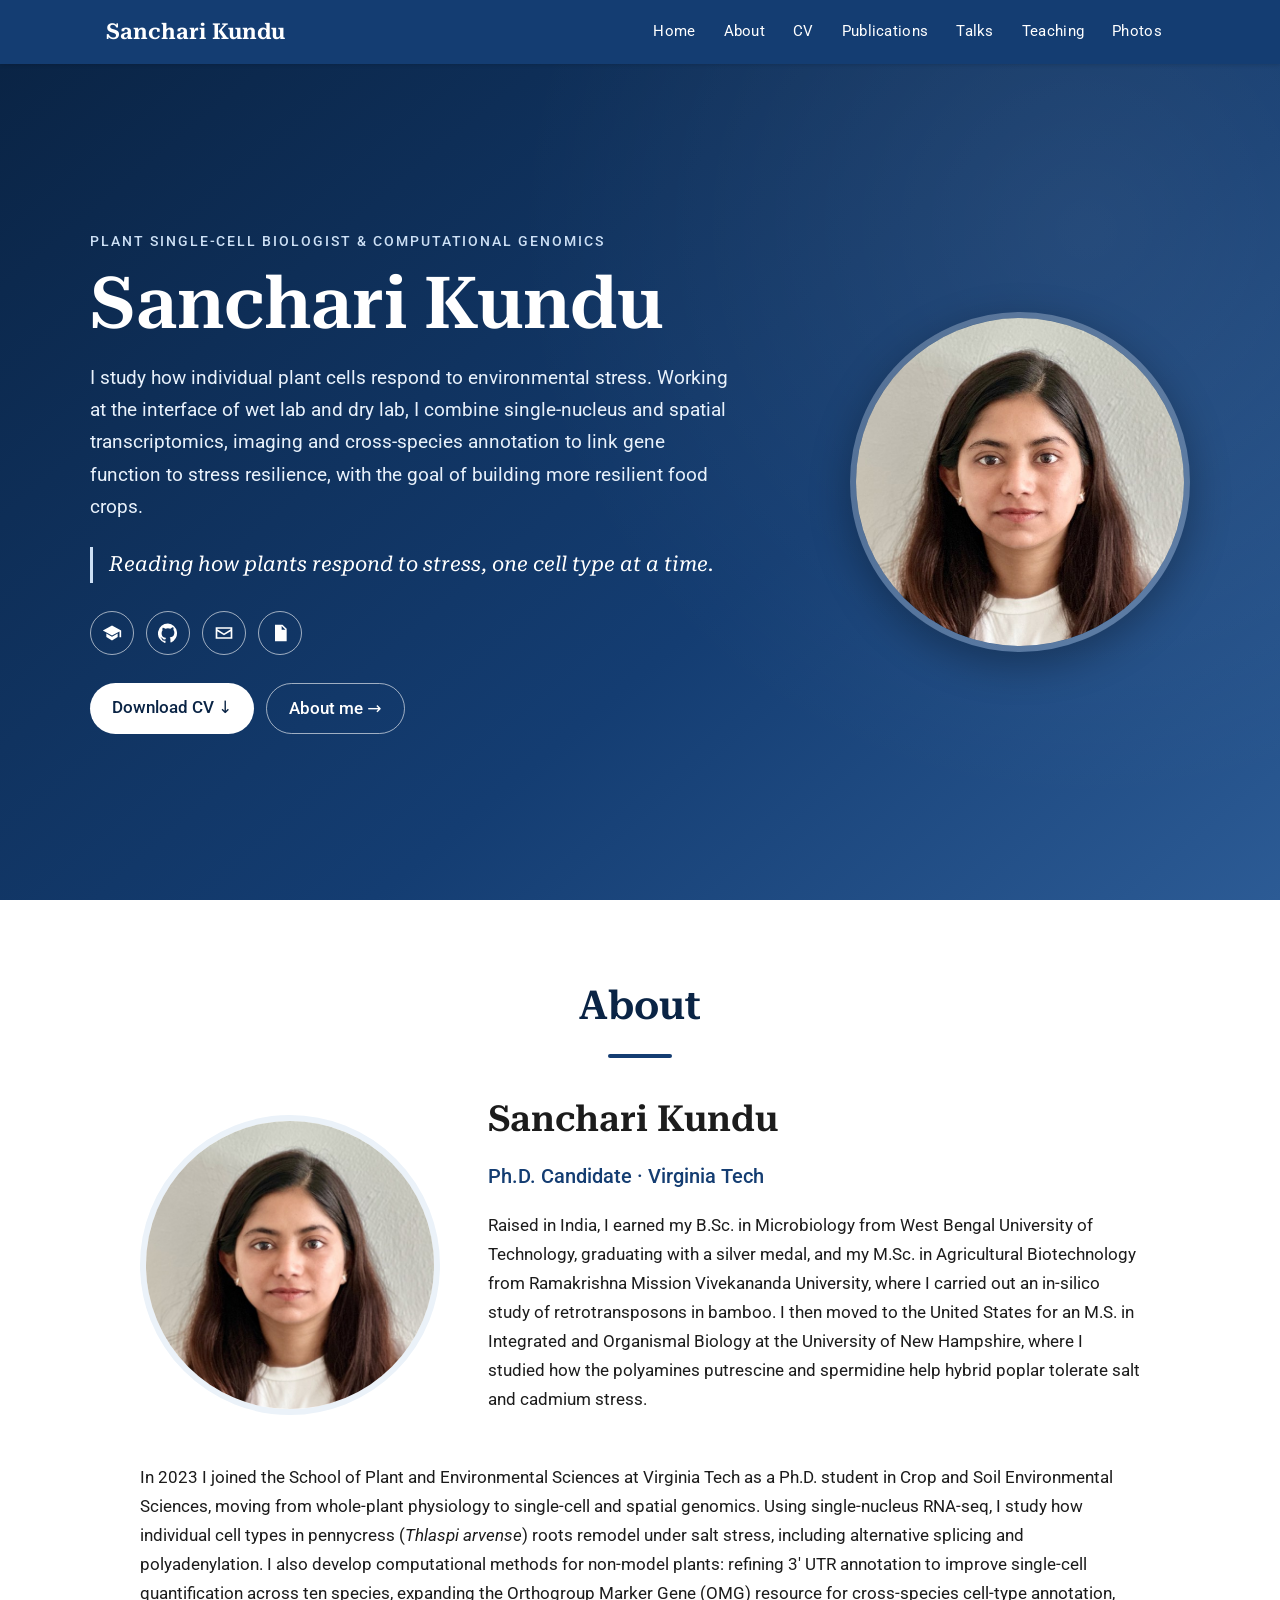
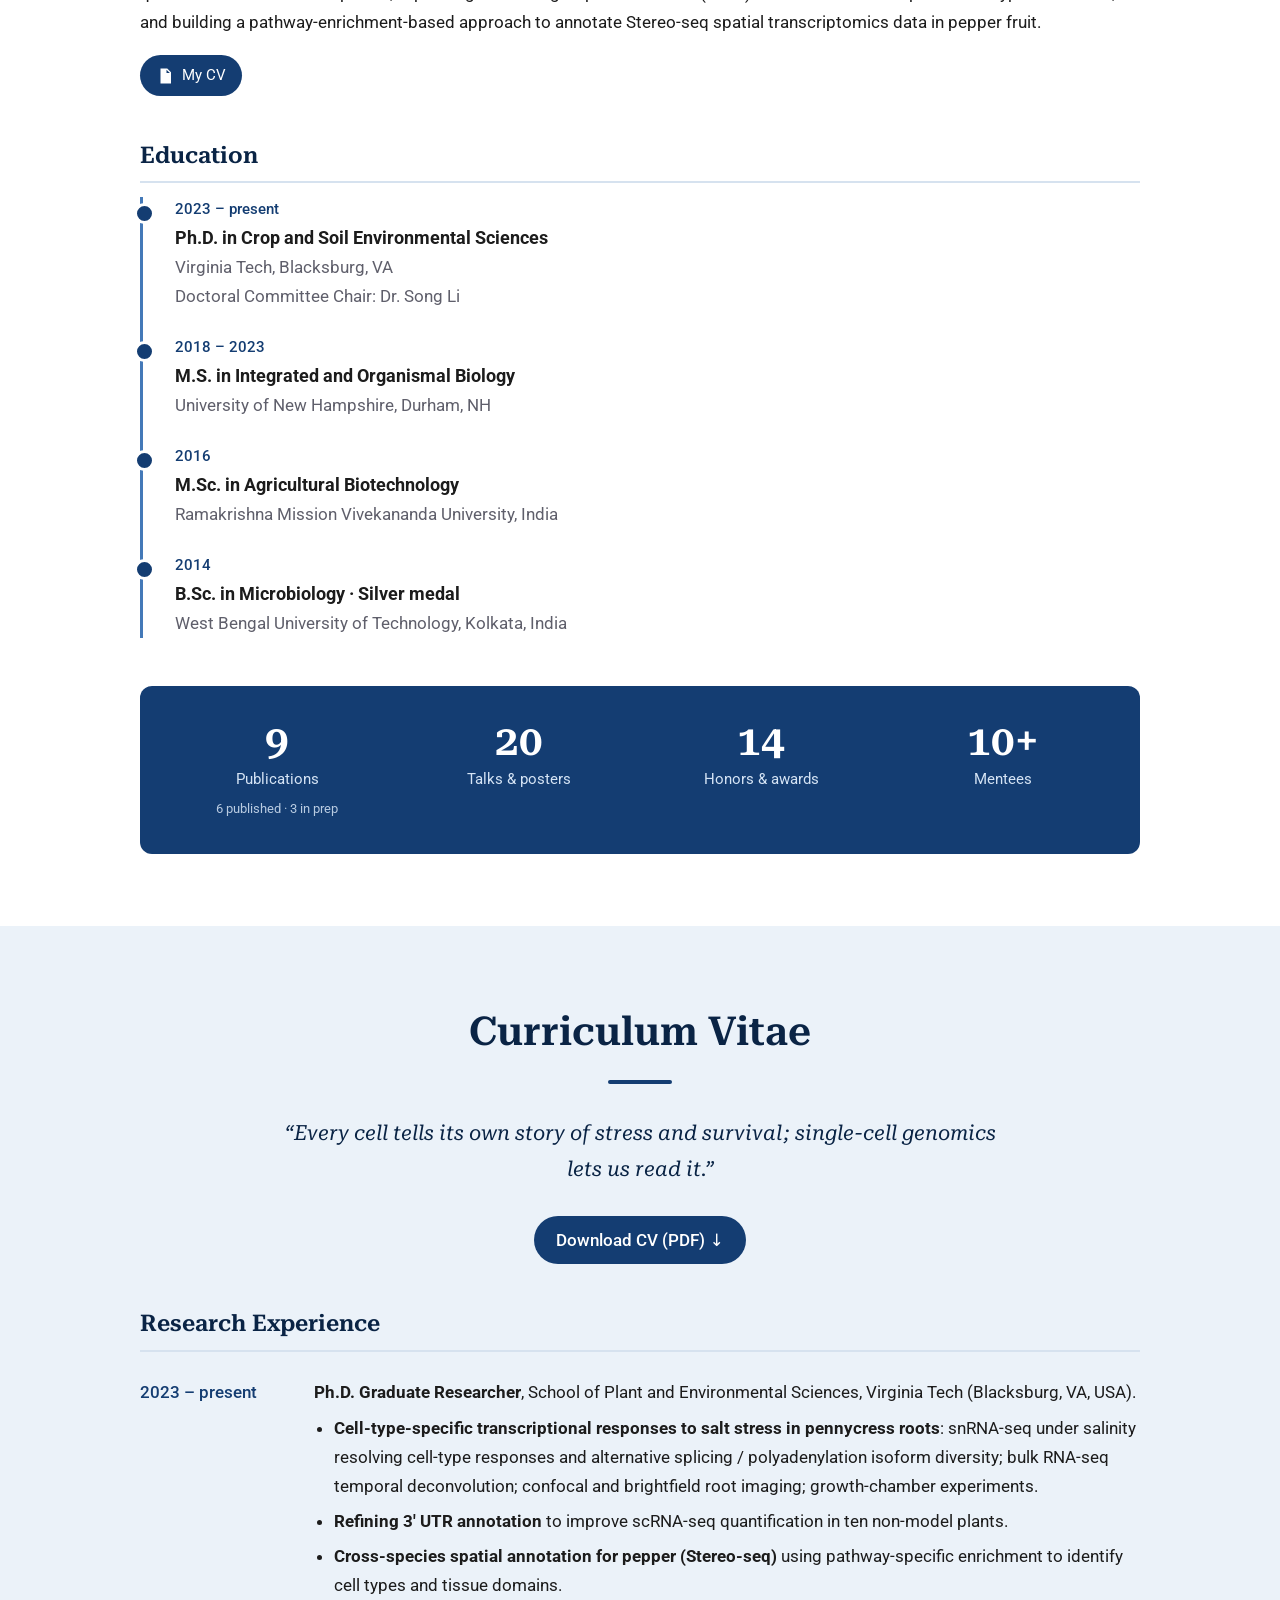
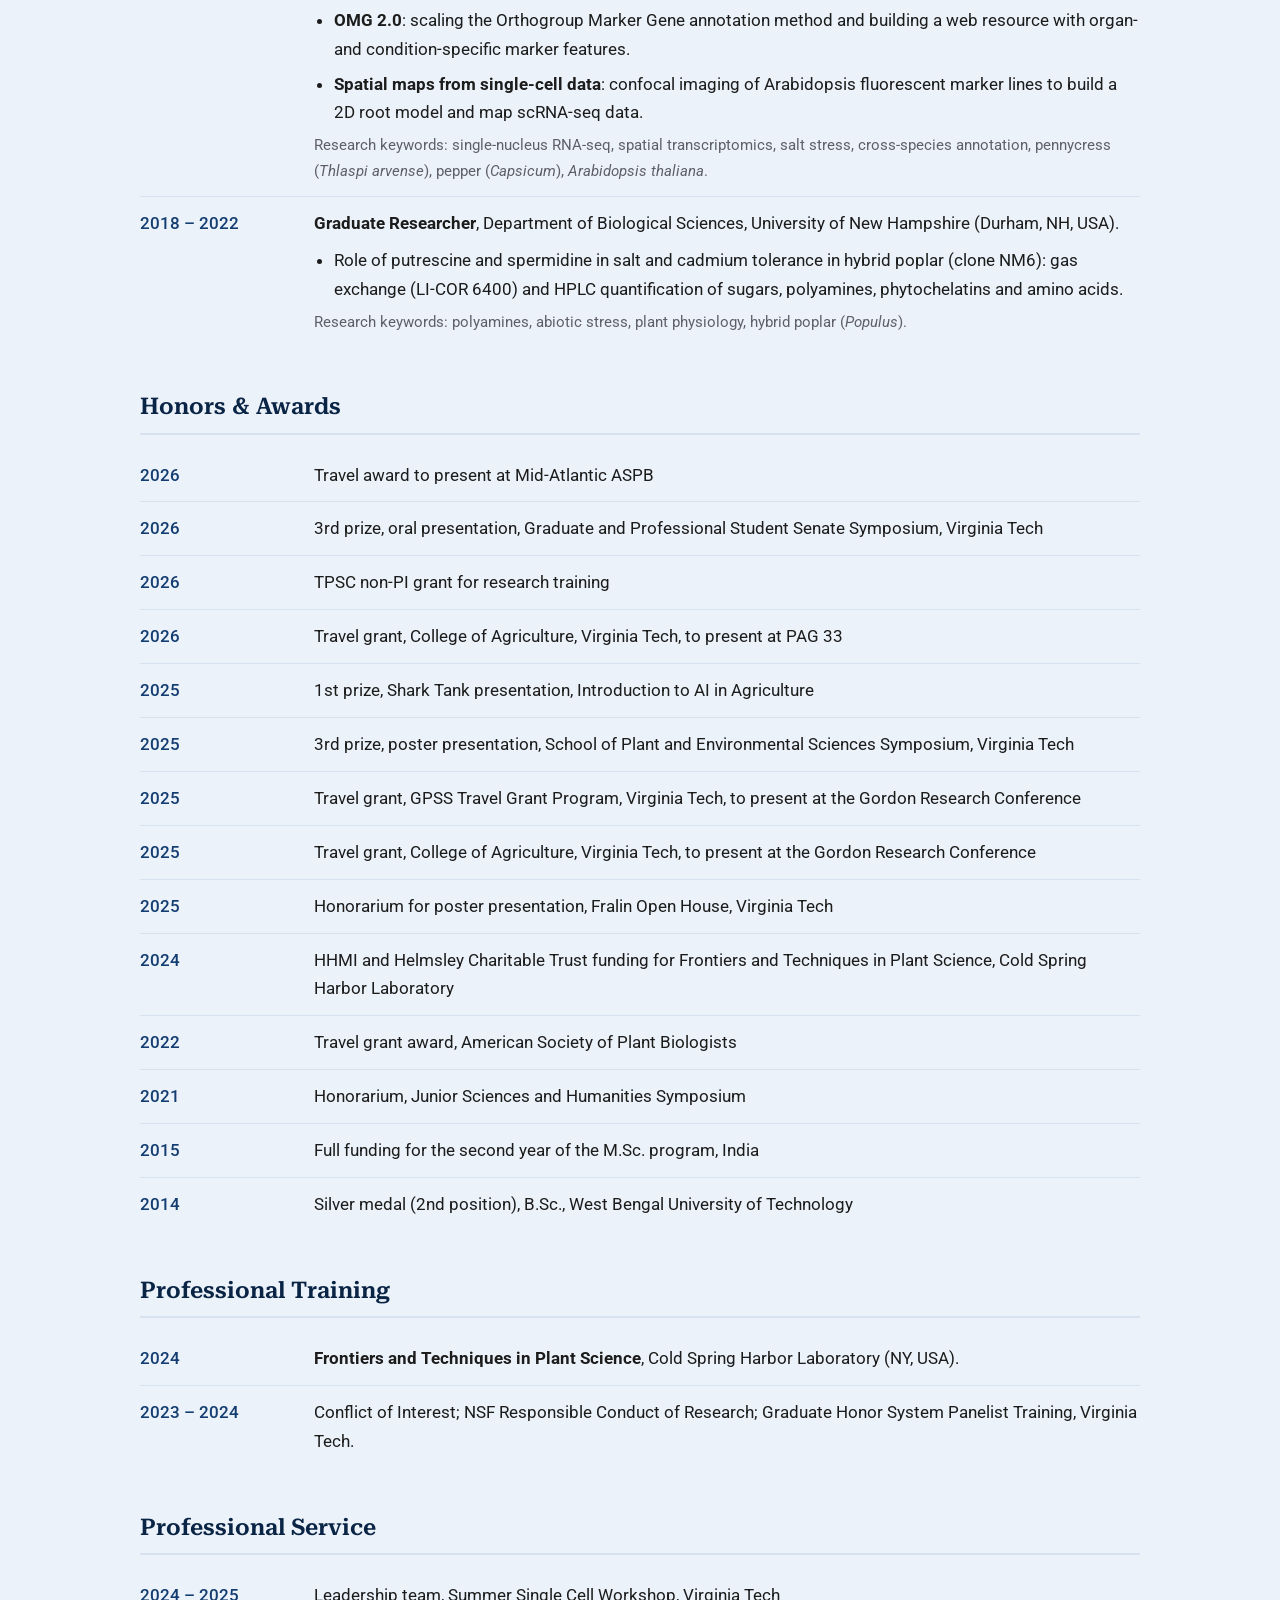
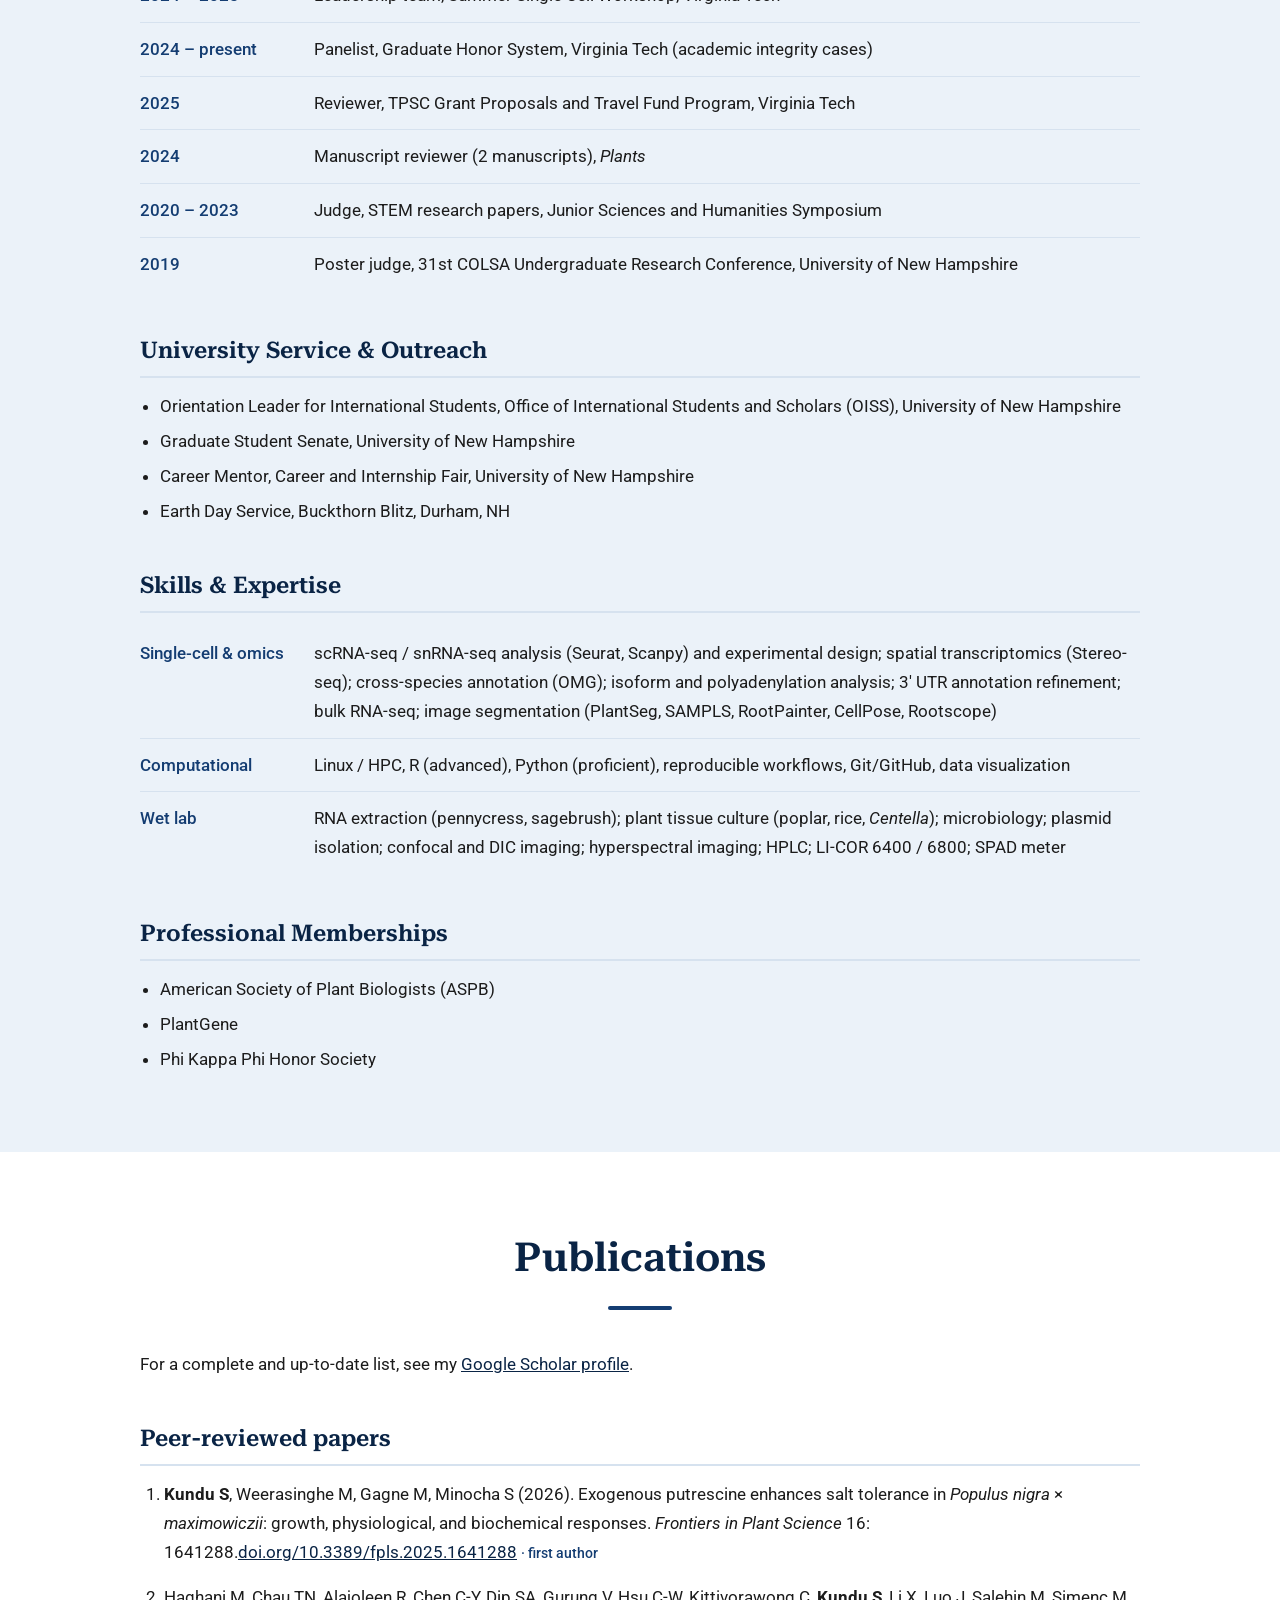
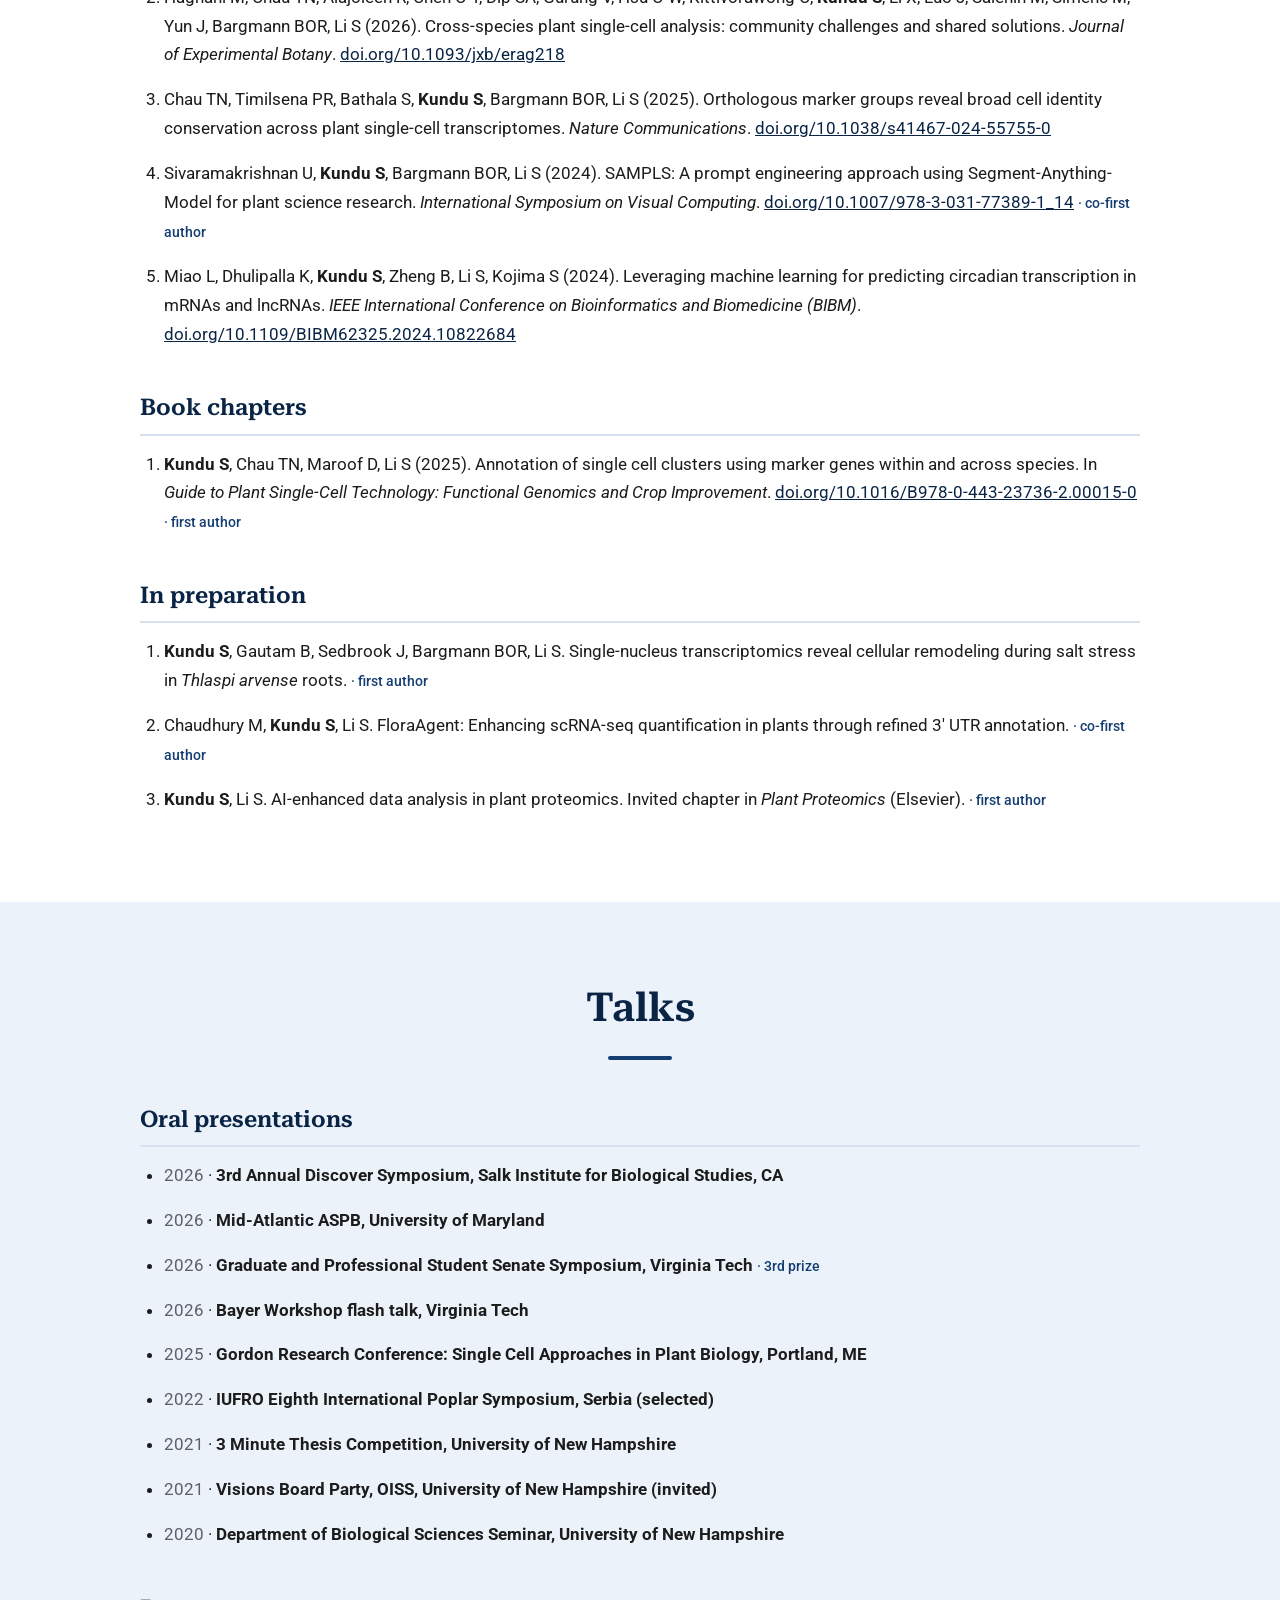
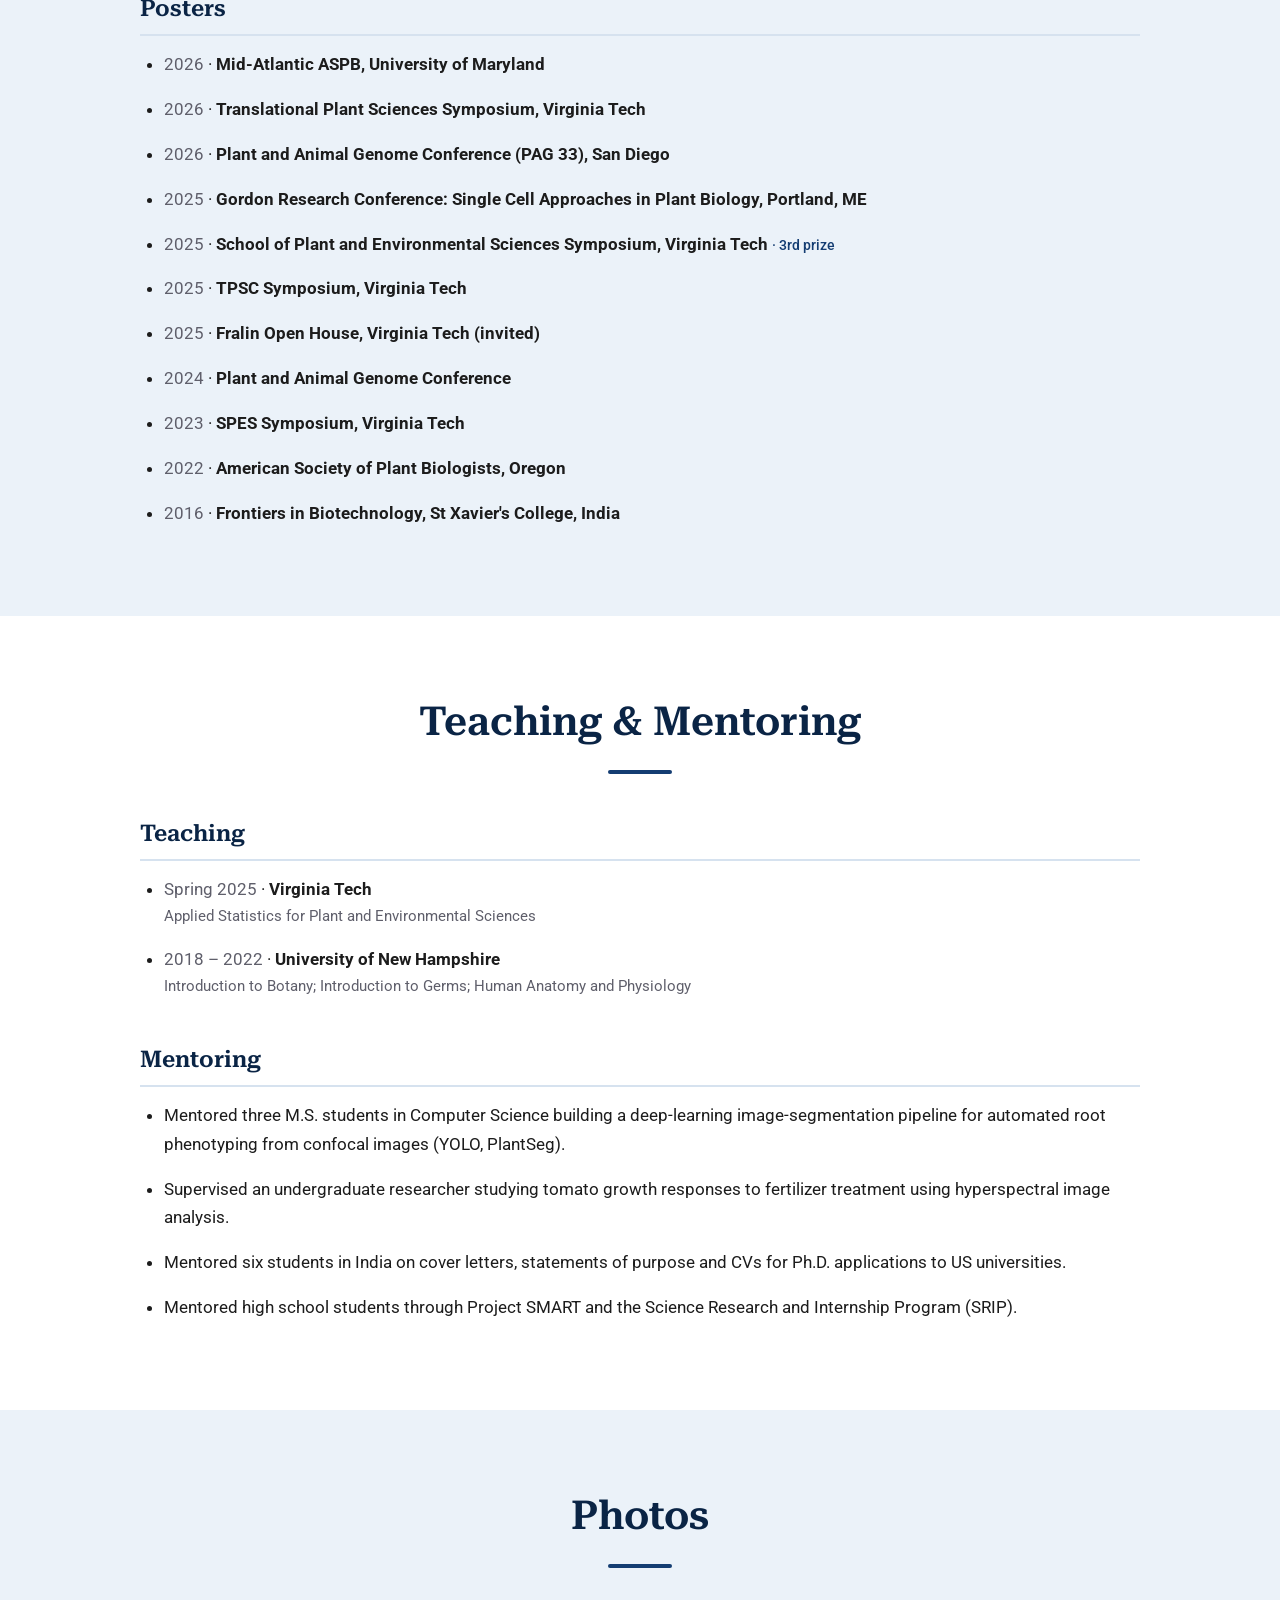
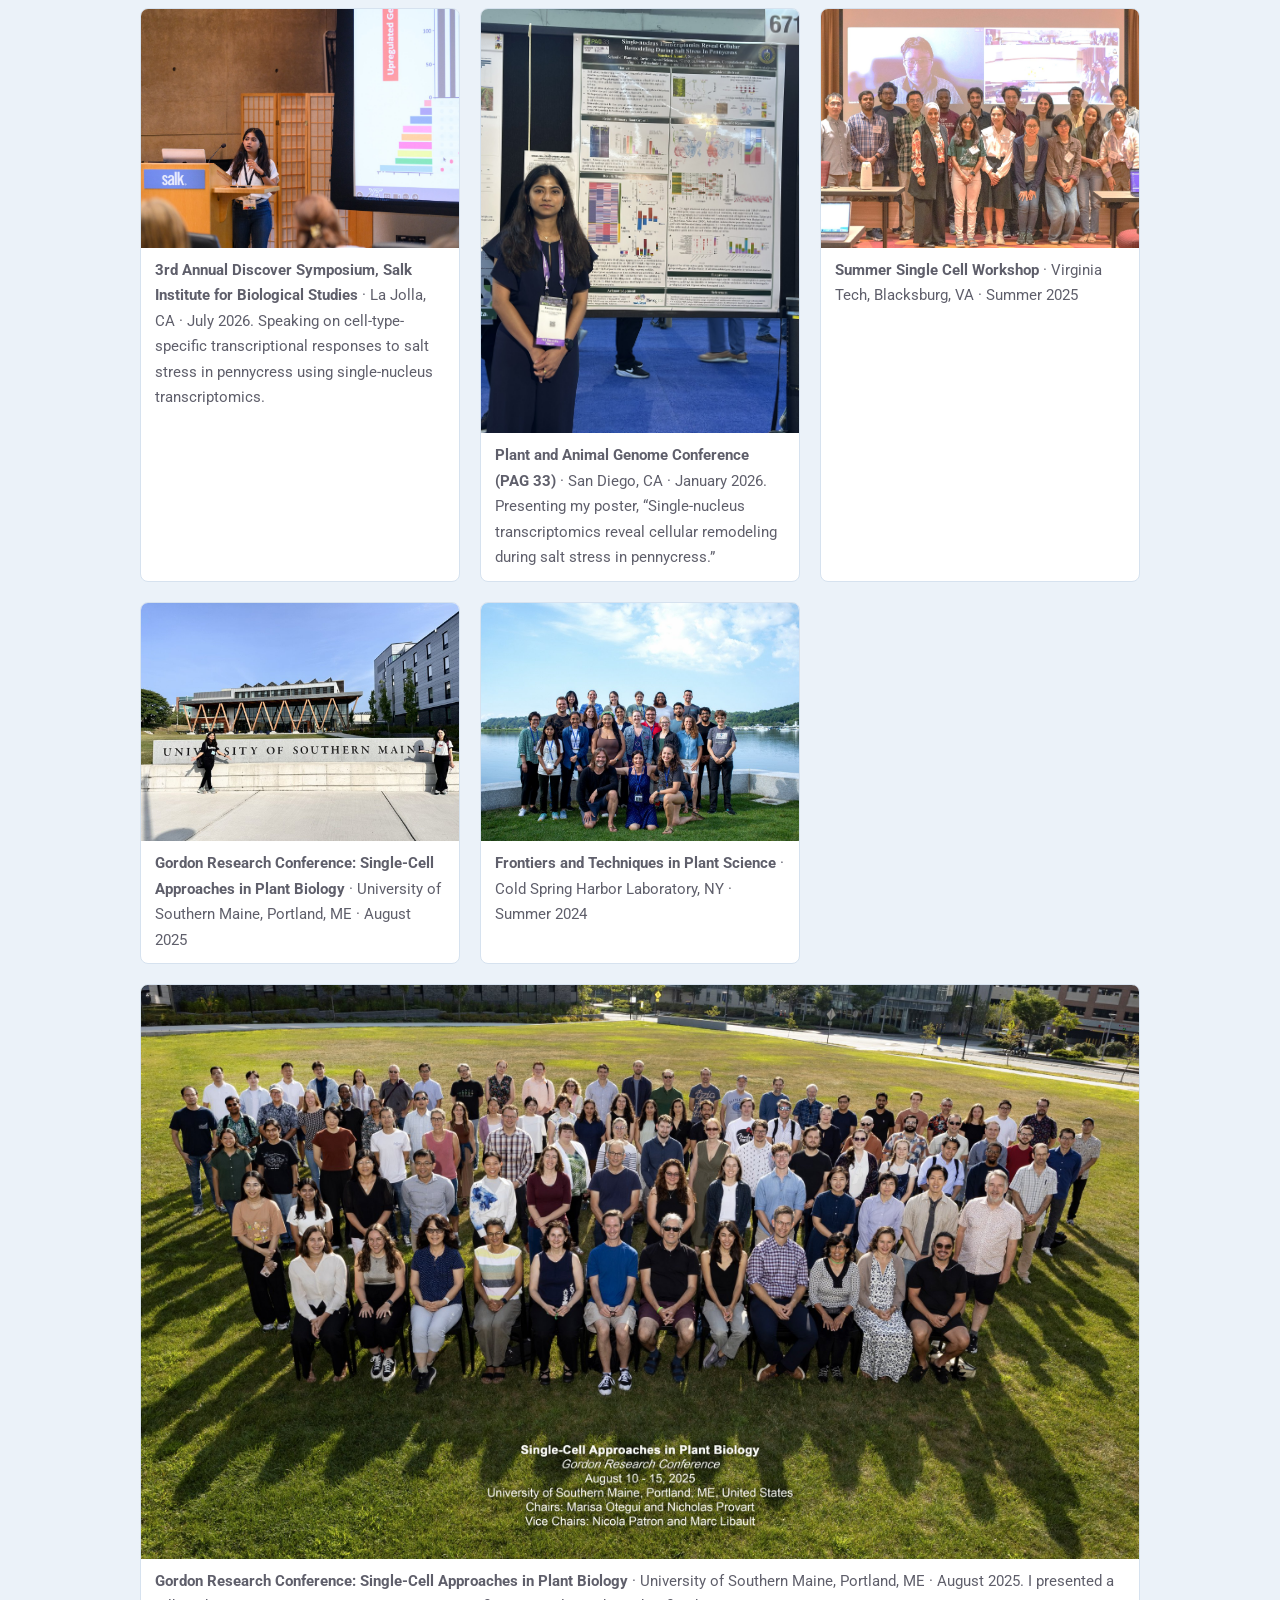
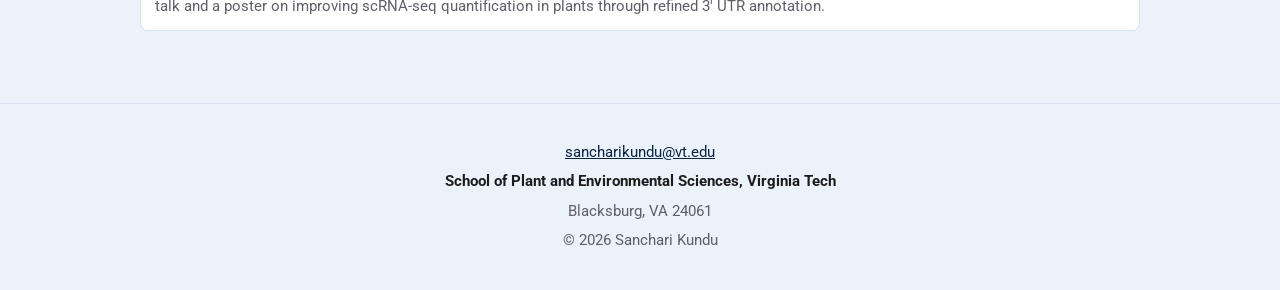
==== commit 95fcab06: "Fix Frontiers paper title and author order to match published version Co-Authored-By: Claude Opus 5." ====
--- a/index.html
+++ b/index.html
@@ -214,7 +214,7 @@
 
       <h3 class="sub-h">Peer-reviewed papers</h3>
       <ol class="entries">
-        <li><strong>Kundu S</strong>, Gagne M, Weerasinghe M, Minocha S (2026). Exogenous putrescine promotes growth under salt stress in a hybrid poplar, clone NM6. <span class="venue">Frontiers in Plant Science</span>. <a href="https://doi.org/10.3389/fpls.2025.1641288" target="_blank" rel="noopener">doi.org/10.3389/fpls.2025.1641288</a> <span class="note">· first author</span></li>
+        <li><strong>Kundu S</strong>, Weerasinghe M, Gagne M, Minocha S (2026). Exogenous putrescine enhances salt tolerance in <i>Populus nigra</i> × <i>maximowiczii</i>: growth, physiological, and biochemical responses. <span class="venue">Frontiers in Plant Science</span> 16: 1641288.<a href="https://doi.org/10.3389/fpls.2025.1641288" target="_blank" rel="noopener">doi.org/10.3389/fpls.2025.1641288</a> <span class="note">· first author</span></li>
         <li>Haghani M, Chau TN, Alajoleen R, Chen C-Y, Dip SA, Gurung V, Hsu C-W, Kittivorawong C, <strong>Kundu S</strong>, Li X, Luo J, Salehin M, Simenc M, Yun J, Bargmann BOR, Li S (2026). Cross-species plant single-cell analysis: community challenges and shared solutions. <span class="venue">Journal of Experimental Botany</span>. <a href="https://doi.org/10.1093/jxb/erag218" target="_blank" rel="noopener">doi.org/10.1093/jxb/erag218</a></li>
         <li>Chau TN, Timilsena PR, Bathala S, <strong>Kundu S</strong>, Bargmann BOR, Li S (2025). Orthologous marker groups reveal broad cell identity conservation across plant single-cell transcriptomes. <span class="venue">Nature Communications</span>. <a href="https://doi.org/10.1038/s41467-024-55755-0" target="_blank" rel="noopener">doi.org/10.1038/s41467-024-55755-0</a></li>
         <li>Sivaramakrishnan U, <strong>Kundu S</strong>, Bargmann BOR, Li S (2024). SAMPLS: A prompt engineering approach using Segment-Anything-Model for plant science research. <span class="venue">International Symposium on Visual Computing</span>. <a href="https://doi.org/10.1007/978-3-031-77389-1_14" target="_blank" rel="noopener">doi.org/10.1007/978-3-031-77389-1_14</a> <span class="note">· co-first author</span></li>
@@ -349,5 +349,7 @@
     }, { rootMargin: '-45% 0px -50% 0px' });
     document.querySelectorAll('#home, .page-section').forEach(s => io.observe(s));
   </script>
+  <!-- Visitor stats: https://sancharikundu.goatcounter.com -->
+  <script data-goatcounter="https://sancharikundu.goatcounter.com/count" async src="//gc.zgo.at/count.js"></script>
 </body>
 </html>
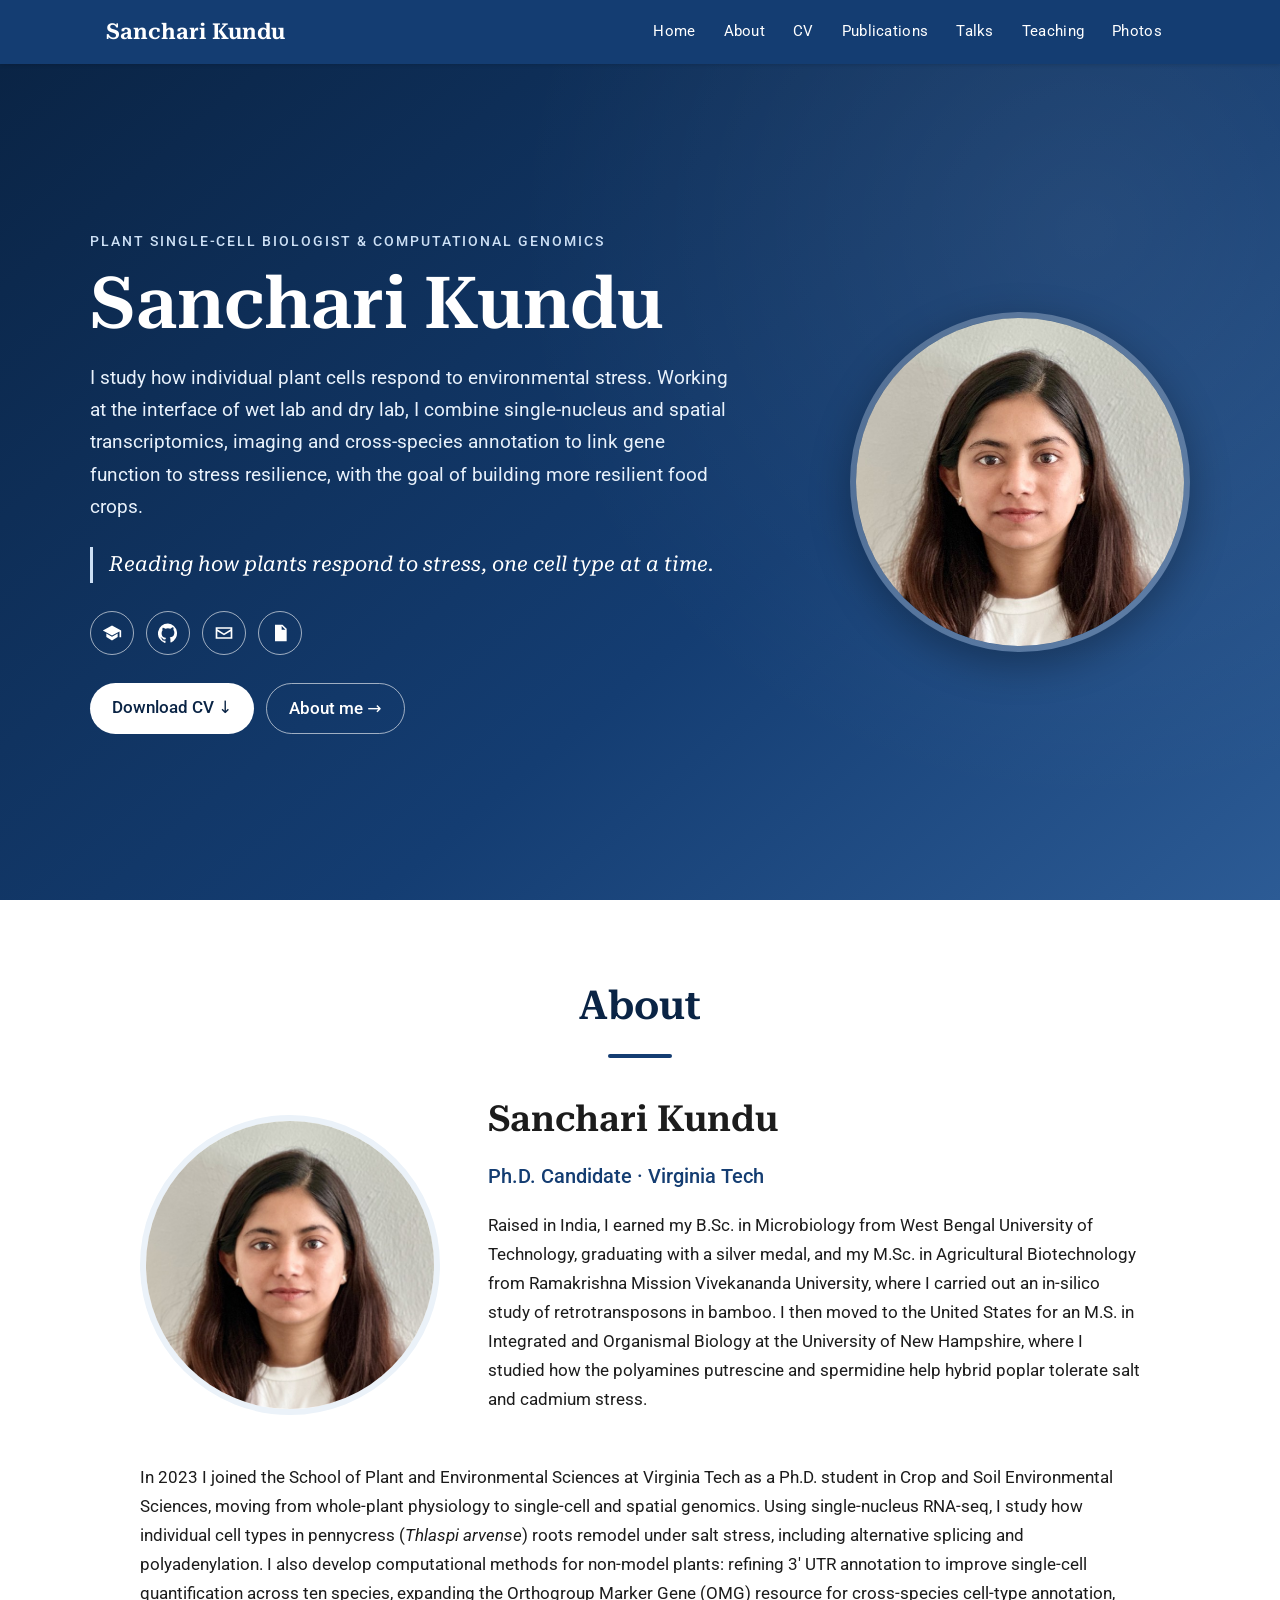
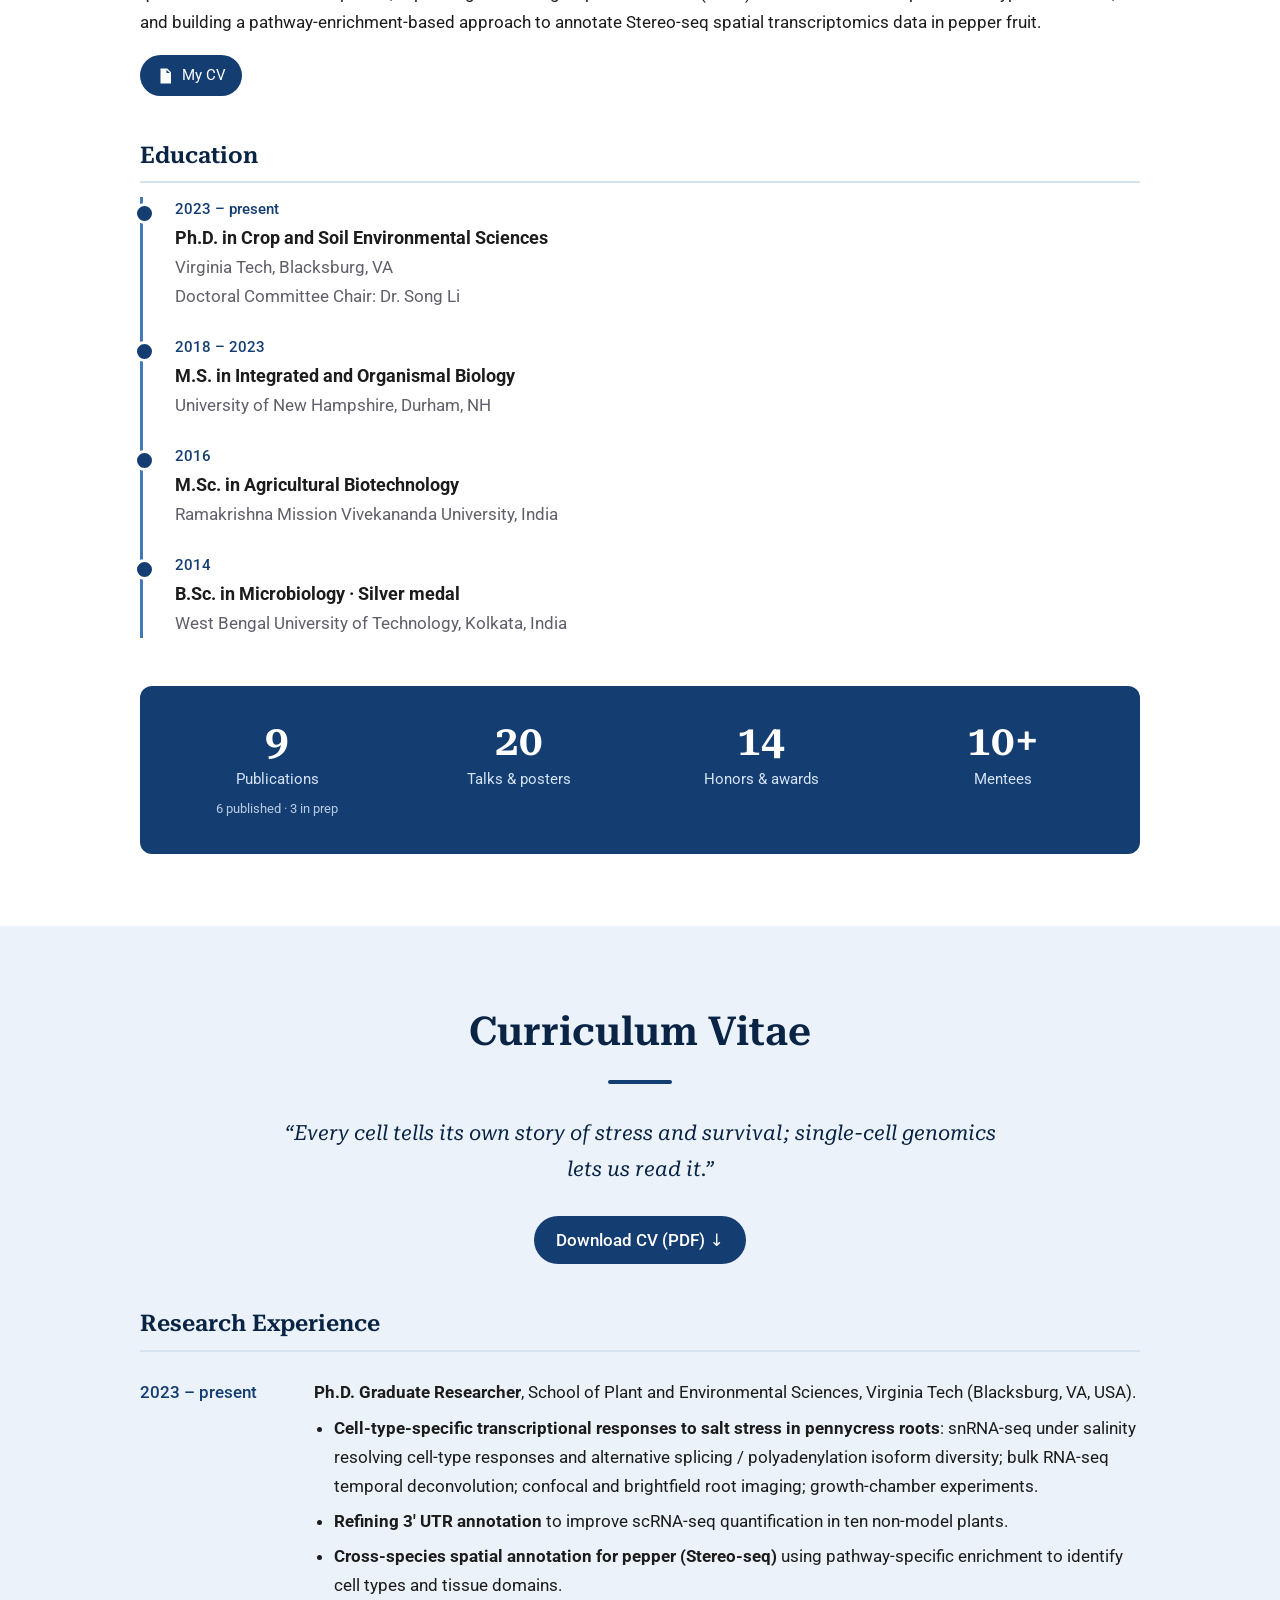
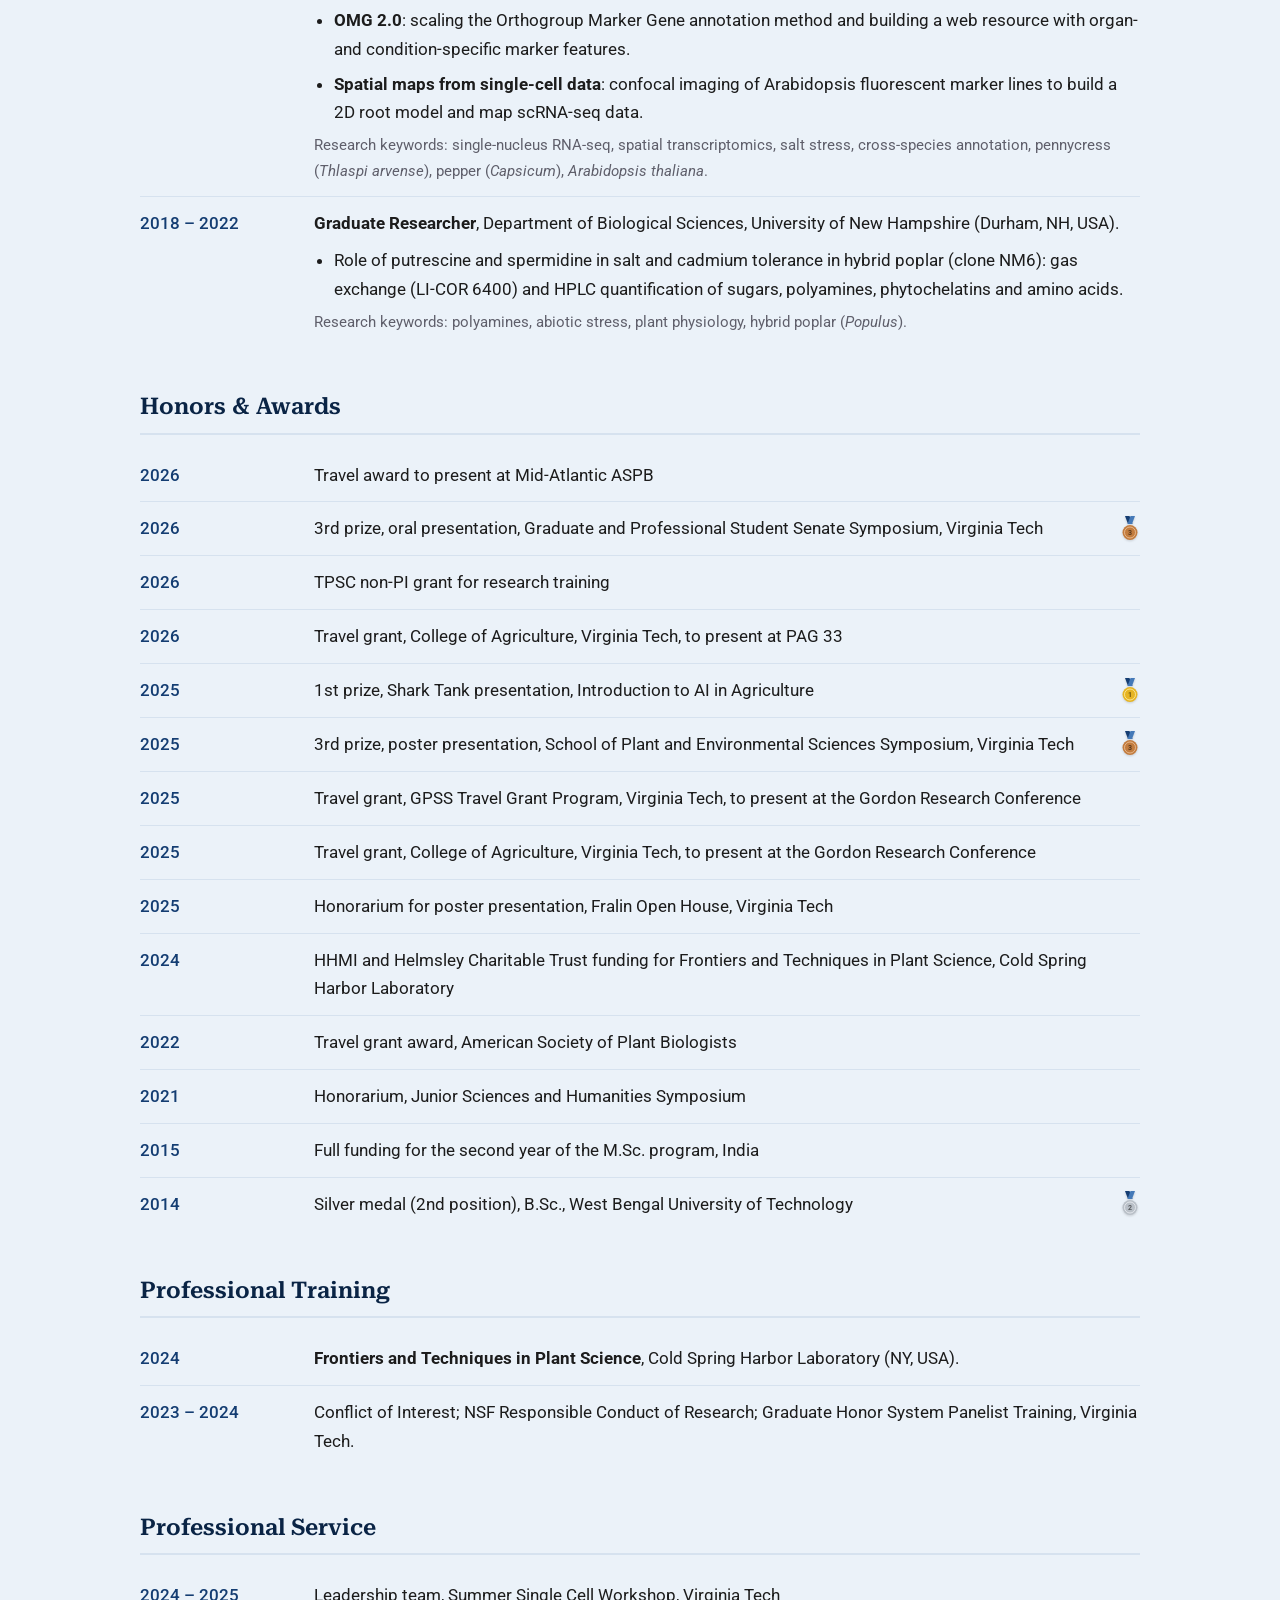
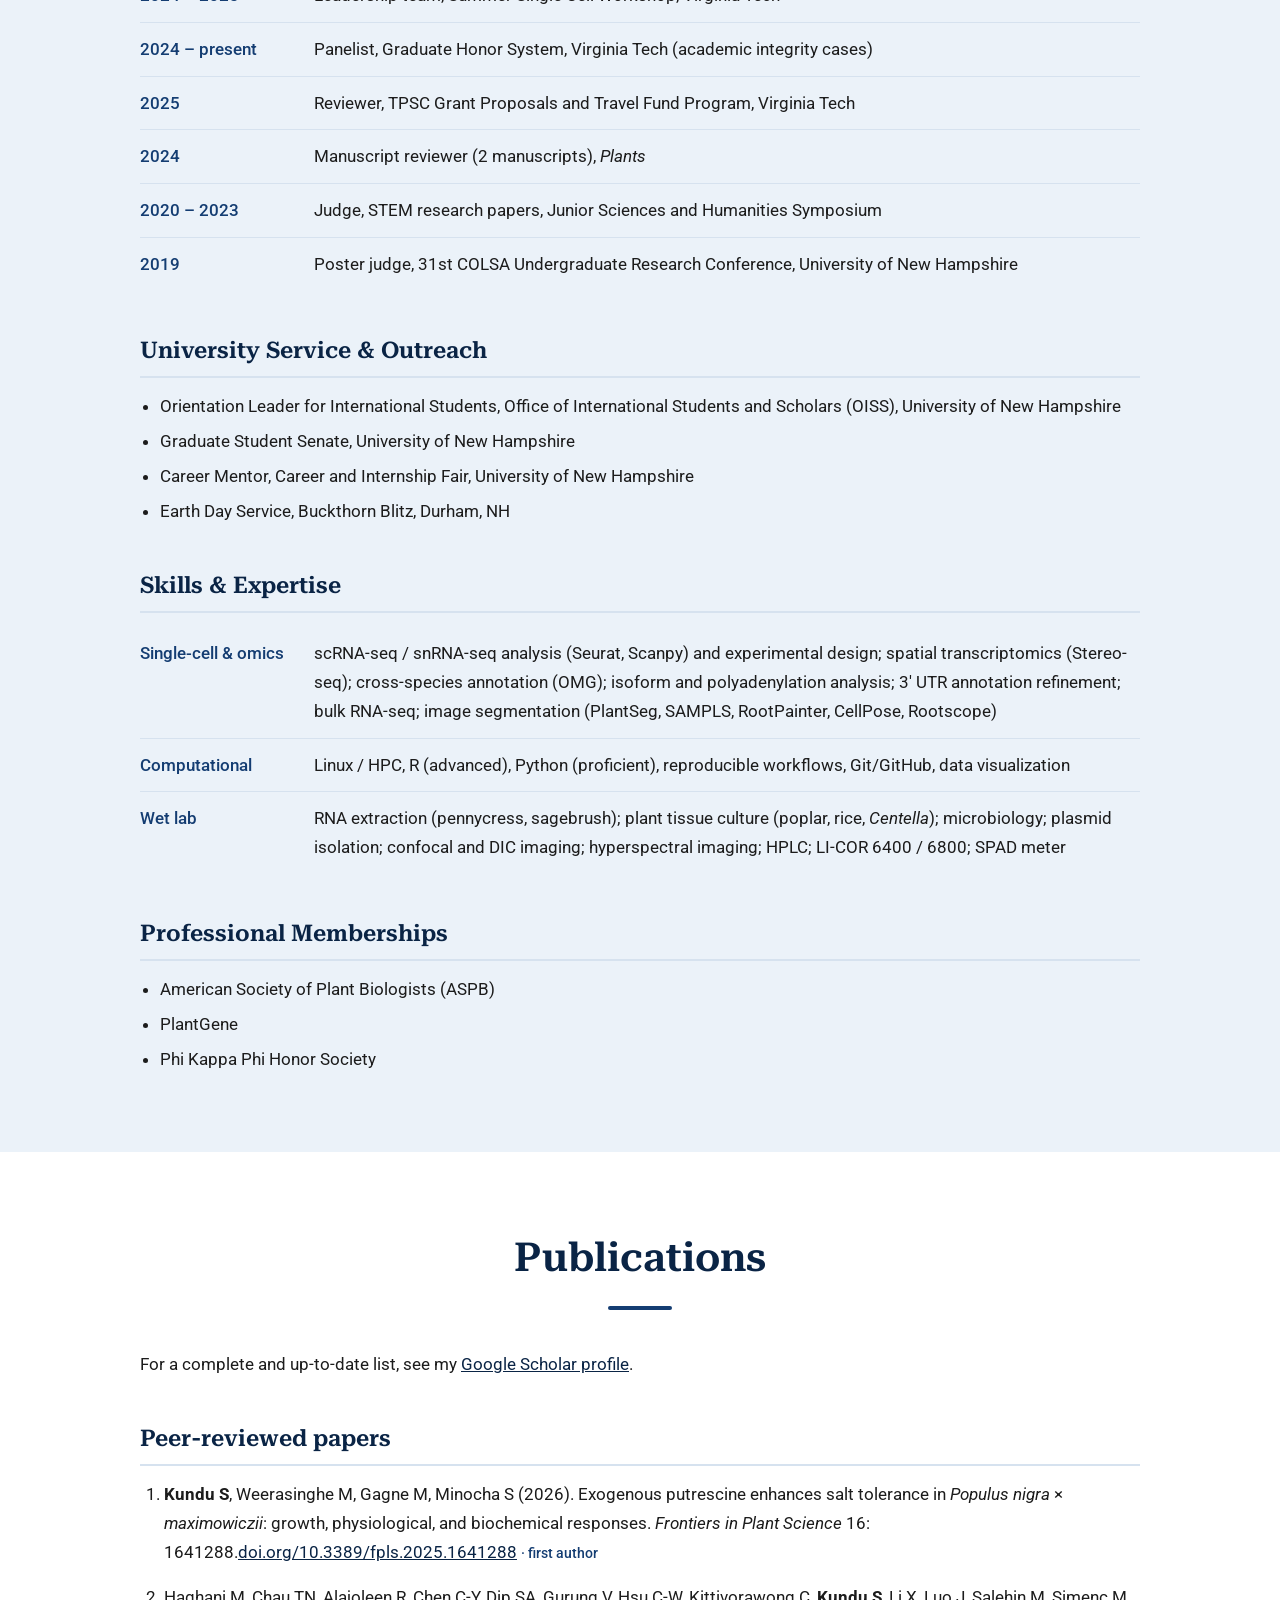
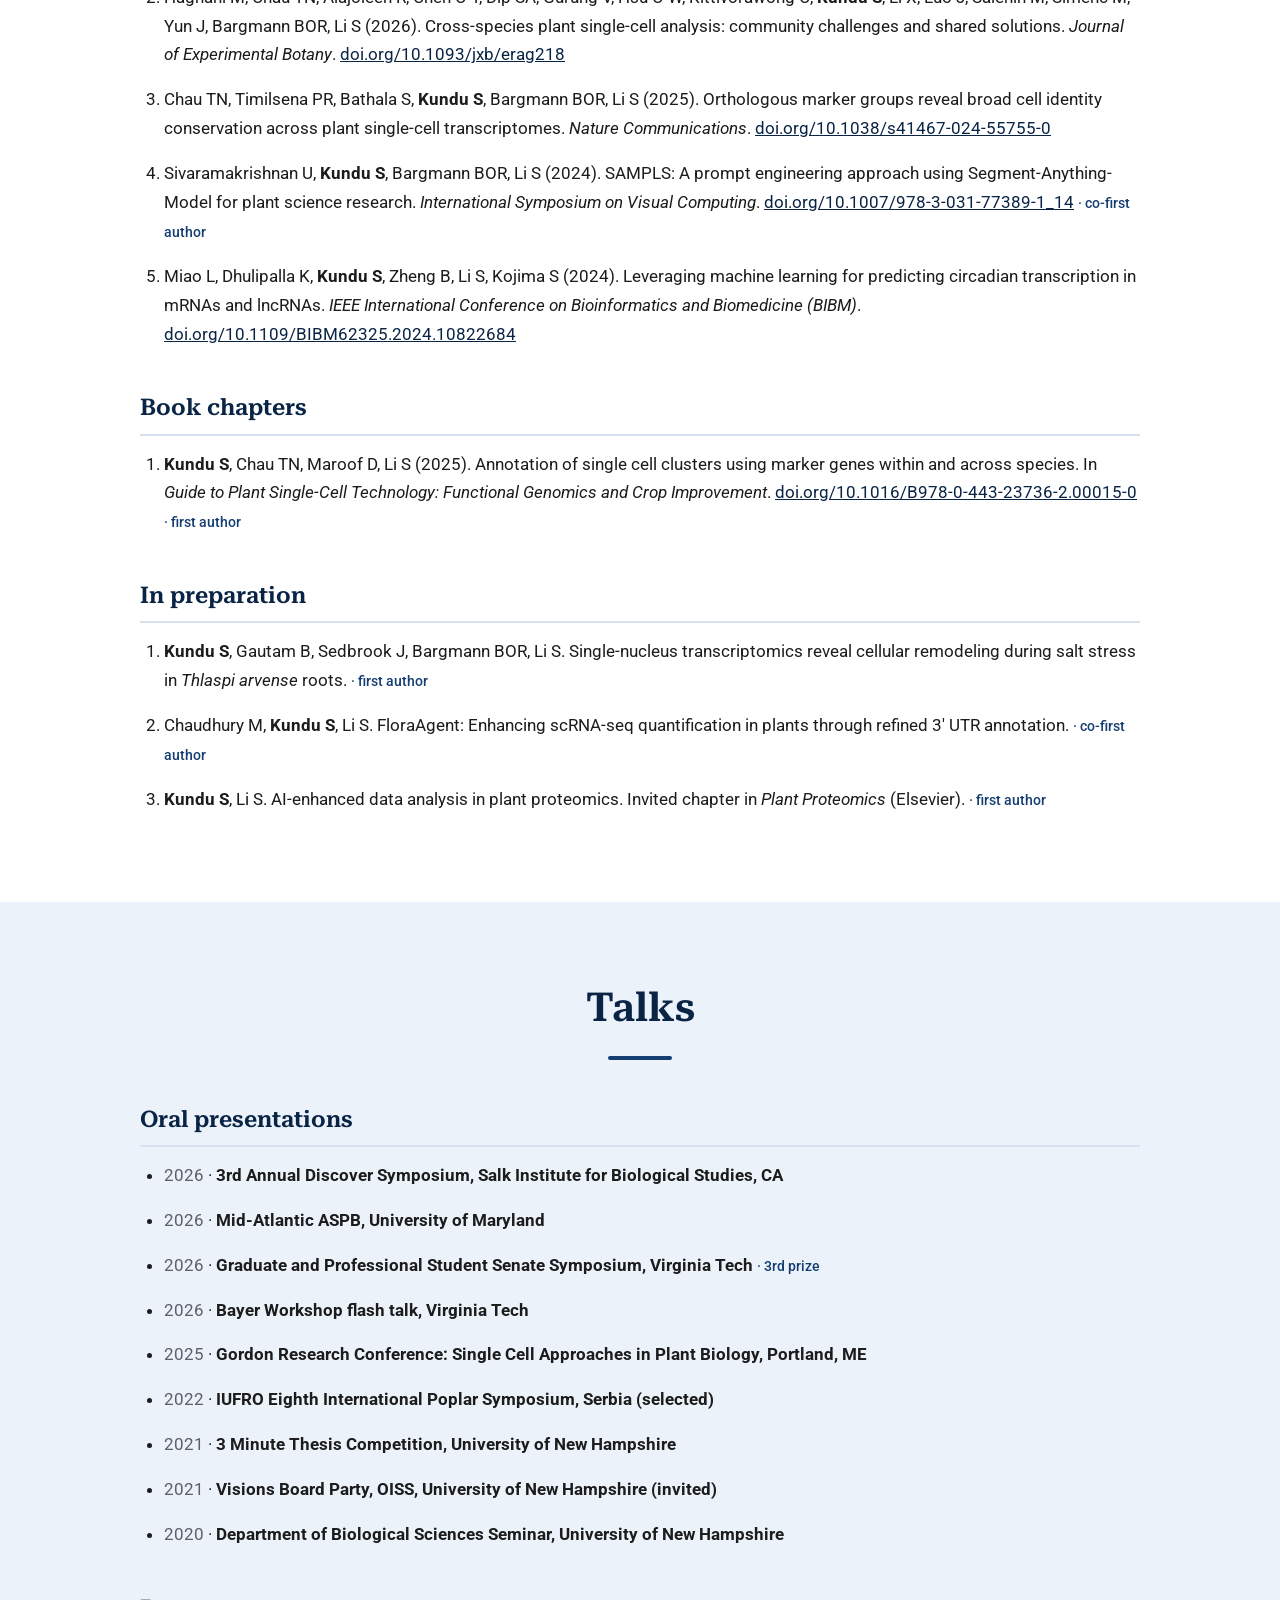
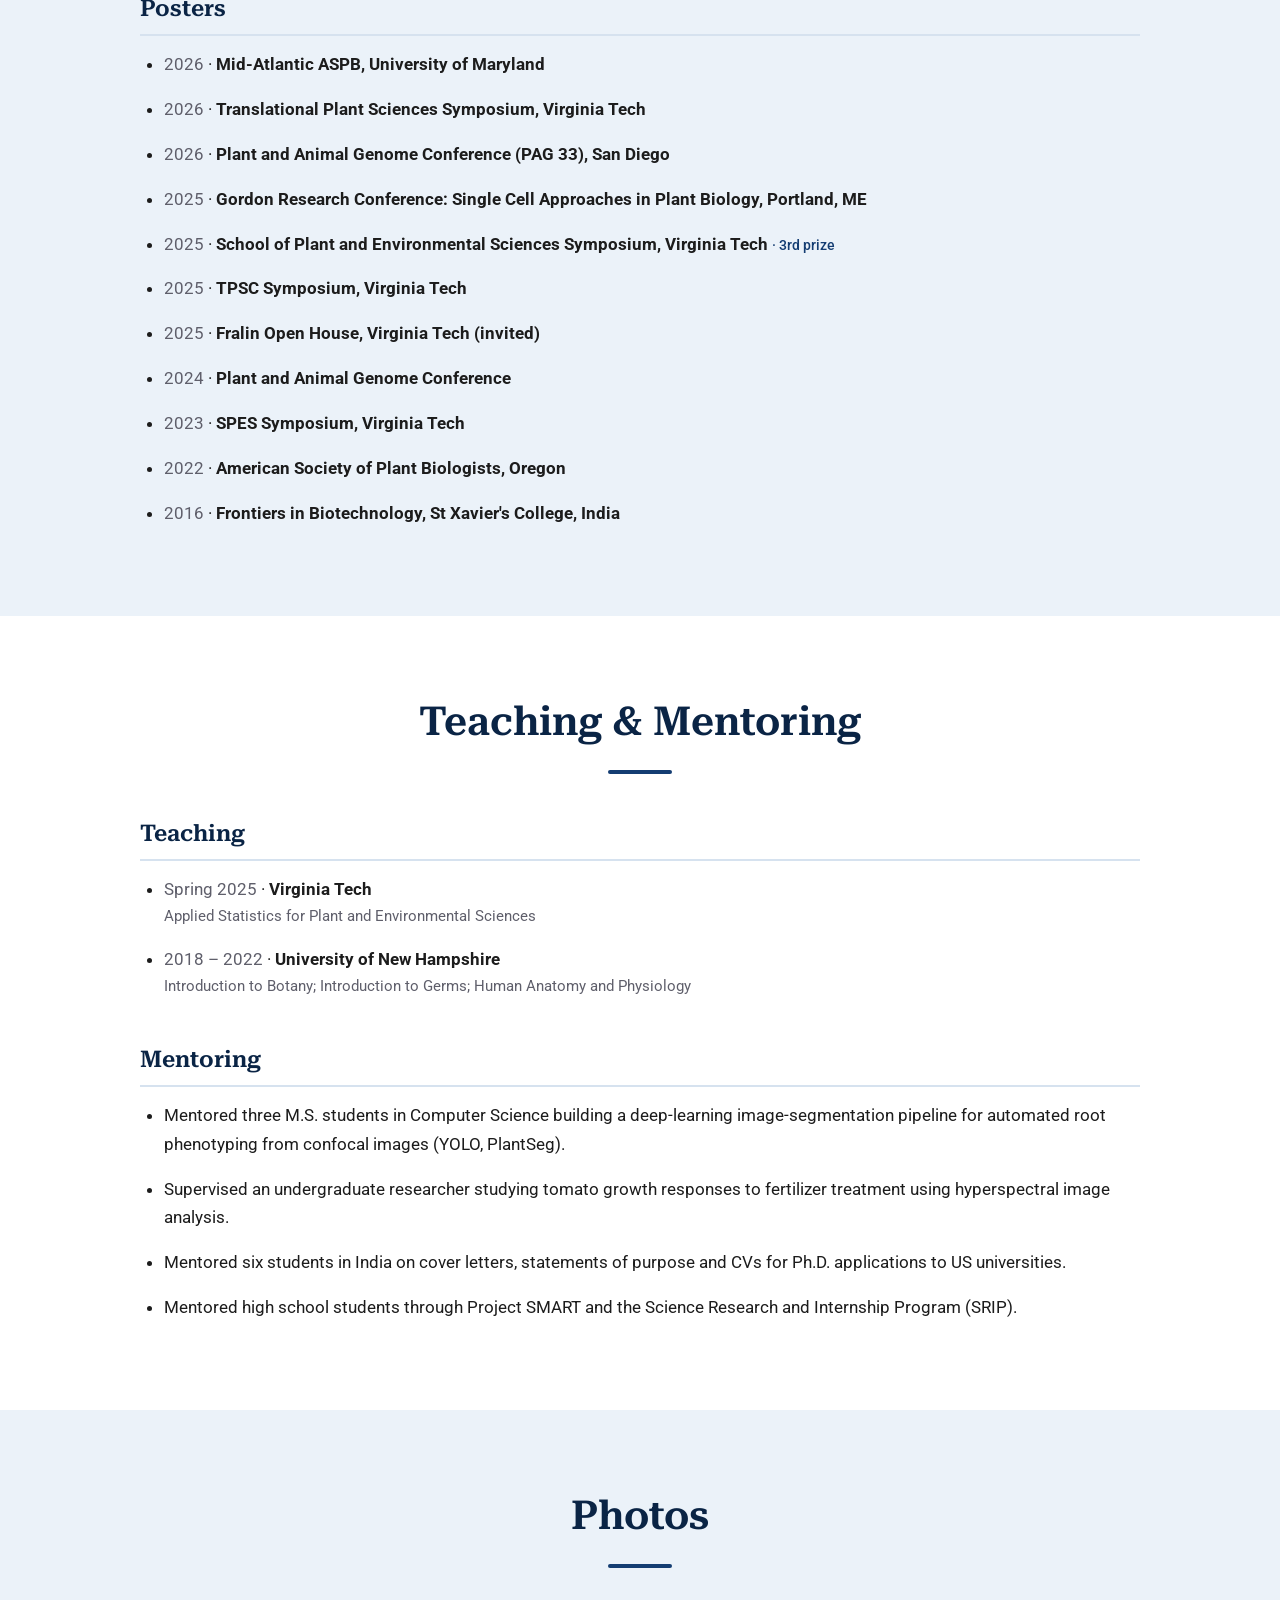
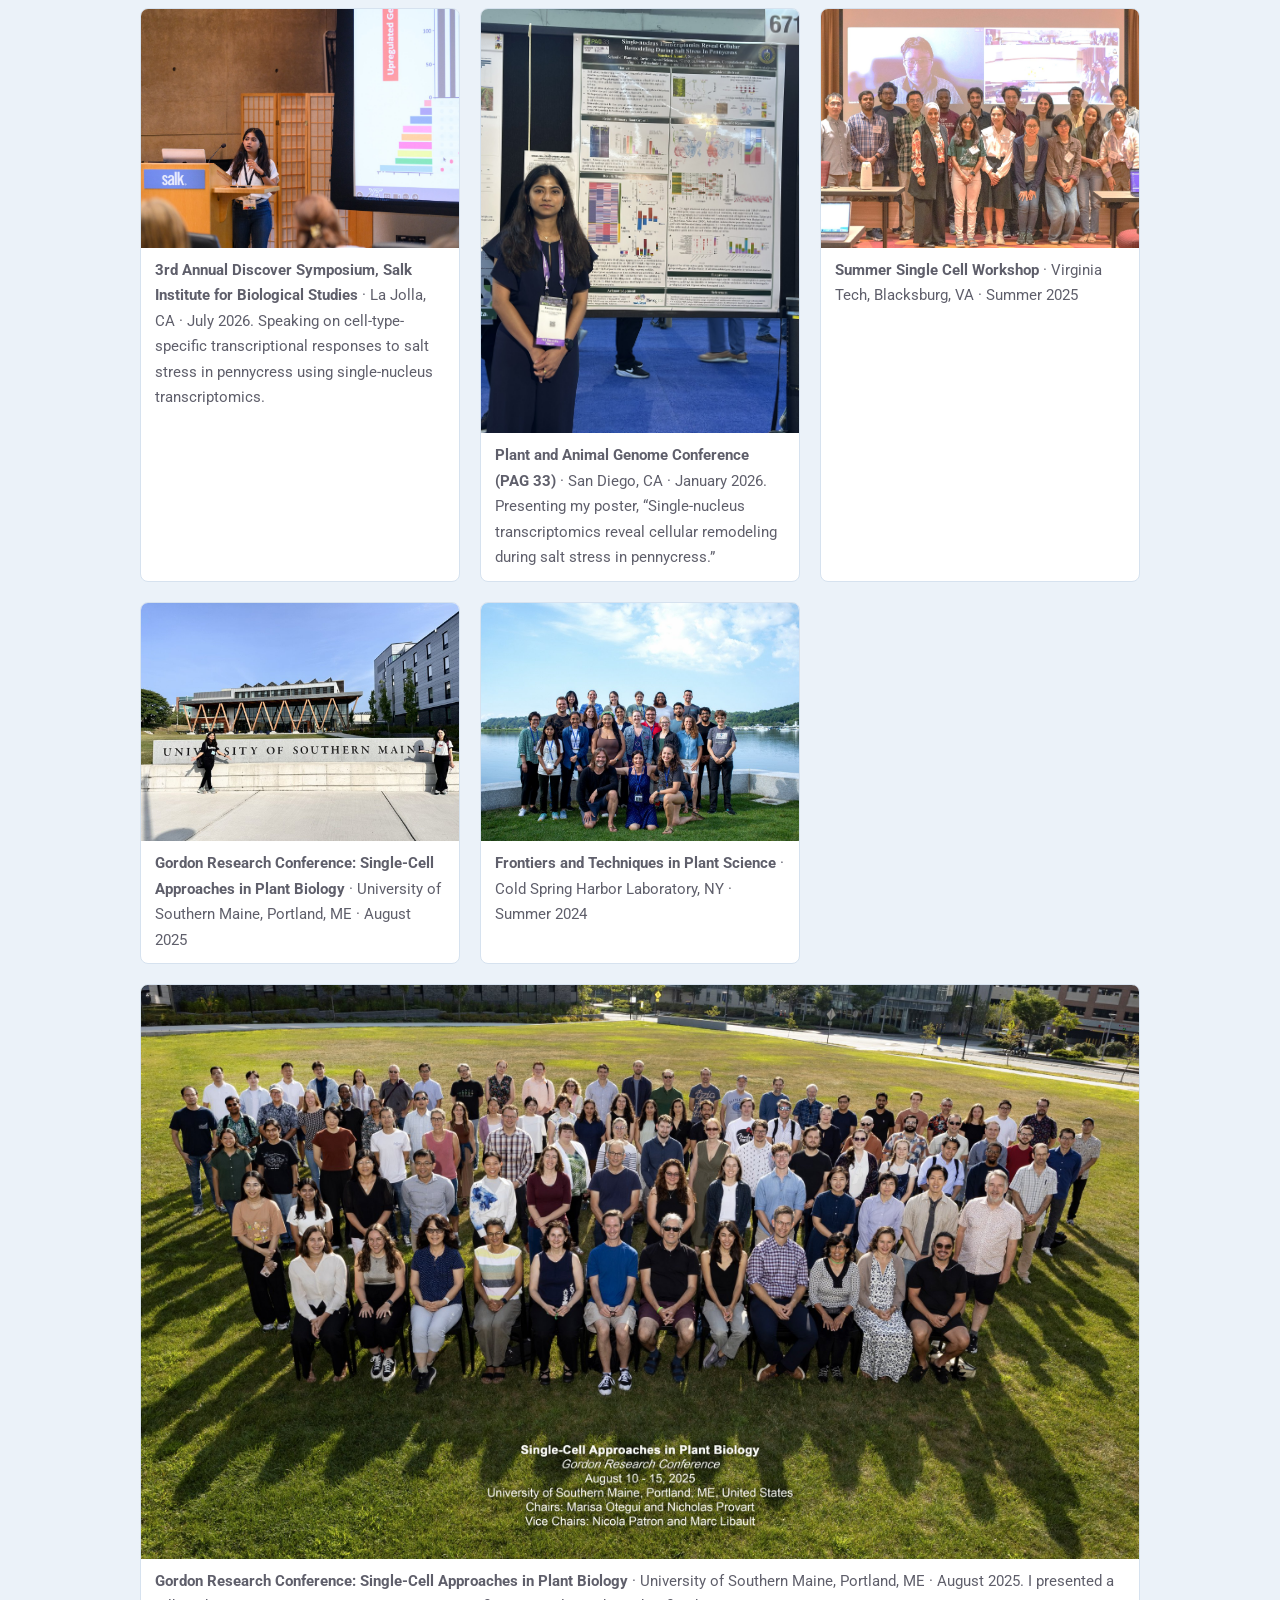
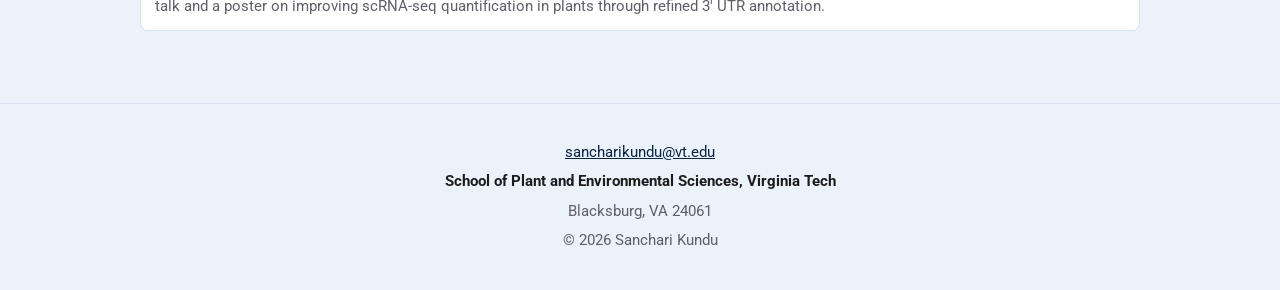
==== commit c67f7df8: "Add prize medals to Honors & Awards Co-Authored-By: Claude Opus 5.5 <noreply@anthropic.com>" ====
--- a/index.html
+++ b/index.html
@@ -152,11 +152,11 @@
       <h3 class="sub-h">Honors &amp; Awards</h3>
       <div class="cv-list">
         <div class="cv-row"><span class="cv-when">2026</span><div>Travel award to present at Mid-Atlantic ASPB</div></div>
-        <div class="cv-row"><span class="cv-when">2026</span><div>3rd prize, oral presentation, Graduate and Professional Student Senate Symposium, Virginia Tech</div></div>
+        <div class="cv-row award"><span class="cv-when">2026</span><div>3rd prize, oral presentation, Graduate and Professional Student Senate Symposium, Virginia Tech</div><span class="medal bronze" title="Bronze: 3rd prize" aria-label="Bronze: 3rd prize"><svg viewBox="0 0 40 52" aria-hidden="true"><path class="ribbon-l" d="M10 0h9l6 16h-9z"/><path class="ribbon-r" d="M30 0h-9l-6 16h9z"/><circle class="disc" cx="20" cy="33" r="15"/><circle class="rim" cx="20" cy="33" r="11"/><text x="20" y="38.5" text-anchor="middle">3</text></svg></span></div>
         <div class="cv-row"><span class="cv-when">2026</span><div>TPSC non-PI grant for research training</div></div>
         <div class="cv-row"><span class="cv-when">2026</span><div>Travel grant, College of Agriculture, Virginia Tech, to present at PAG 33</div></div>
-        <div class="cv-row"><span class="cv-when">2025</span><div>1st prize, Shark Tank presentation, Introduction to AI in Agriculture</div></div>
-        <div class="cv-row"><span class="cv-when">2025</span><div>3rd prize, poster presentation, School of Plant and Environmental Sciences Symposium, Virginia Tech</div></div>
+        <div class="cv-row award"><span class="cv-when">2025</span><div>1st prize, Shark Tank presentation, Introduction to AI in Agriculture</div><span class="medal gold" title="Gold: 1st prize" aria-label="Gold: 1st prize"><svg viewBox="0 0 40 52" aria-hidden="true"><path class="ribbon-l" d="M10 0h9l6 16h-9z"/><path class="ribbon-r" d="M30 0h-9l-6 16h9z"/><circle class="disc" cx="20" cy="33" r="15"/><circle class="rim" cx="20" cy="33" r="11"/><text x="20" y="38.5" text-anchor="middle">1</text></svg></span></div>
+        <div class="cv-row award"><span class="cv-when">2025</span><div>3rd prize, poster presentation, School of Plant and Environmental Sciences Symposium, Virginia Tech</div><span class="medal bronze" title="Bronze: 3rd prize" aria-label="Bronze: 3rd prize"><svg viewBox="0 0 40 52" aria-hidden="true"><path class="ribbon-l" d="M10 0h9l6 16h-9z"/><path class="ribbon-r" d="M30 0h-9l-6 16h9z"/><circle class="disc" cx="20" cy="33" r="15"/><circle class="rim" cx="20" cy="33" r="11"/><text x="20" y="38.5" text-anchor="middle">3</text></svg></span></div>
         <div class="cv-row"><span class="cv-when">2025</span><div>Travel grant, GPSS Travel Grant Program, Virginia Tech, to present at the Gordon Research Conference</div></div>
         <div class="cv-row"><span class="cv-when">2025</span><div>Travel grant, College of Agriculture, Virginia Tech, to present at the Gordon Research Conference</div></div>
         <div class="cv-row"><span class="cv-when">2025</span><div>Honorarium for poster presentation, Fralin Open House, Virginia Tech</div></div>
@@ -164,7 +164,7 @@
         <div class="cv-row"><span class="cv-when">2022</span><div>Travel grant award, American Society of Plant Biologists</div></div>
         <div class="cv-row"><span class="cv-when">2021</span><div>Honorarium, Junior Sciences and Humanities Symposium</div></div>
         <div class="cv-row"><span class="cv-when">2015</span><div>Full funding for the second year of the M.Sc. program, India</div></div>
-        <div class="cv-row"><span class="cv-when">2014</span><div>Silver medal (2nd position), B.Sc., West Bengal University of Technology</div></div>
+        <div class="cv-row award"><span class="cv-when">2014</span><div>Silver medal (2nd position), B.Sc., West Bengal University of Technology</div><span class="medal silver" title="Silver: 2nd position" aria-label="Silver: 2nd position"><svg viewBox="0 0 40 52" aria-hidden="true"><path class="ribbon-l" d="M10 0h9l6 16h-9z"/><path class="ribbon-r" d="M30 0h-9l-6 16h9z"/><circle class="disc" cx="20" cy="33" r="15"/><circle class="rim" cx="20" cy="33" r="11"/><text x="20" y="38.5" text-anchor="middle">2</text></svg></span></div>
       </div>
 
       <h3 class="sub-h">Professional Training</h3>
--- a/style.css
+++ b/style.css
@@ -280,3 +280,19 @@
 .page-section:nth-of-type(odd) .gallery figure { background: var(--bg); }
 #cv .cv-quote { margin-top: -8px; }
 #hero, #home { scroll-margin-top: 64px; }
+
+/* ---------- Prize medals in Honors & Awards ---------- */
+.cv-row.award { grid-template-columns: 150px 1fr 28px; align-items: center; }
+.medal { display: inline-flex; justify-self: end; }
+.medal svg { width: 20px; height: 26px; filter: drop-shadow(0 1px 1px rgba(0,0,0,.15)); }
+.medal .ribbon-l { fill: var(--primary); }
+.medal .ribbon-r { fill: var(--primary-light); }
+.medal text { font: 700 14px var(--sans); fill: rgba(0,0,0,.55); }
+.medal .rim { fill: none; stroke-width: 1.5; }
+.medal.gold   .disc { fill: #e6b422; } .medal.gold   .rim { stroke: #fff2b3; }
+.medal.silver .disc { fill: #b9c0c8; } .medal.silver .rim { stroke: #eef1f4; }
+.medal.bronze .disc { fill: #c27c3e; } .medal.bronze .rim { stroke: #f0c9a3; }
+@media (max-width: 760px) {
+  .cv-row.award { grid-template-columns: 1fr 28px; }
+  .cv-row.award .cv-when { grid-column: 1 / -1; }
+}
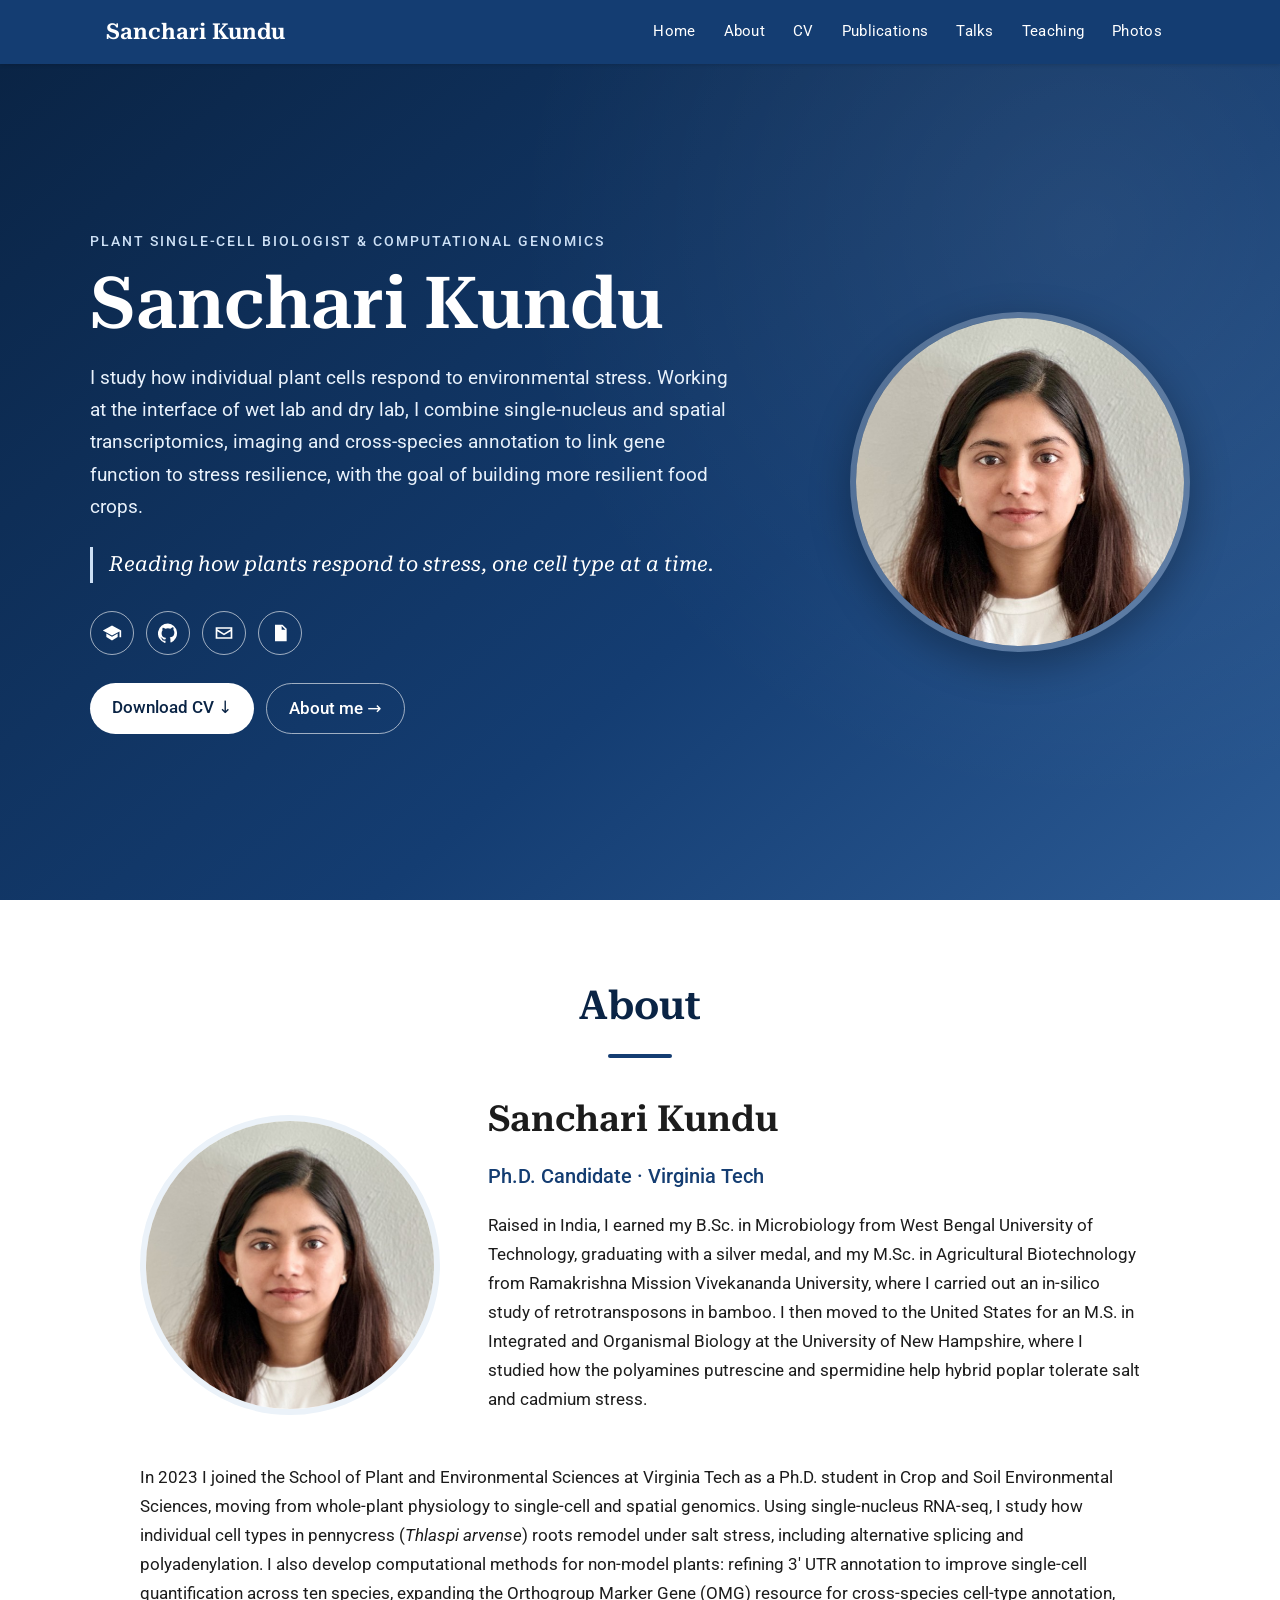
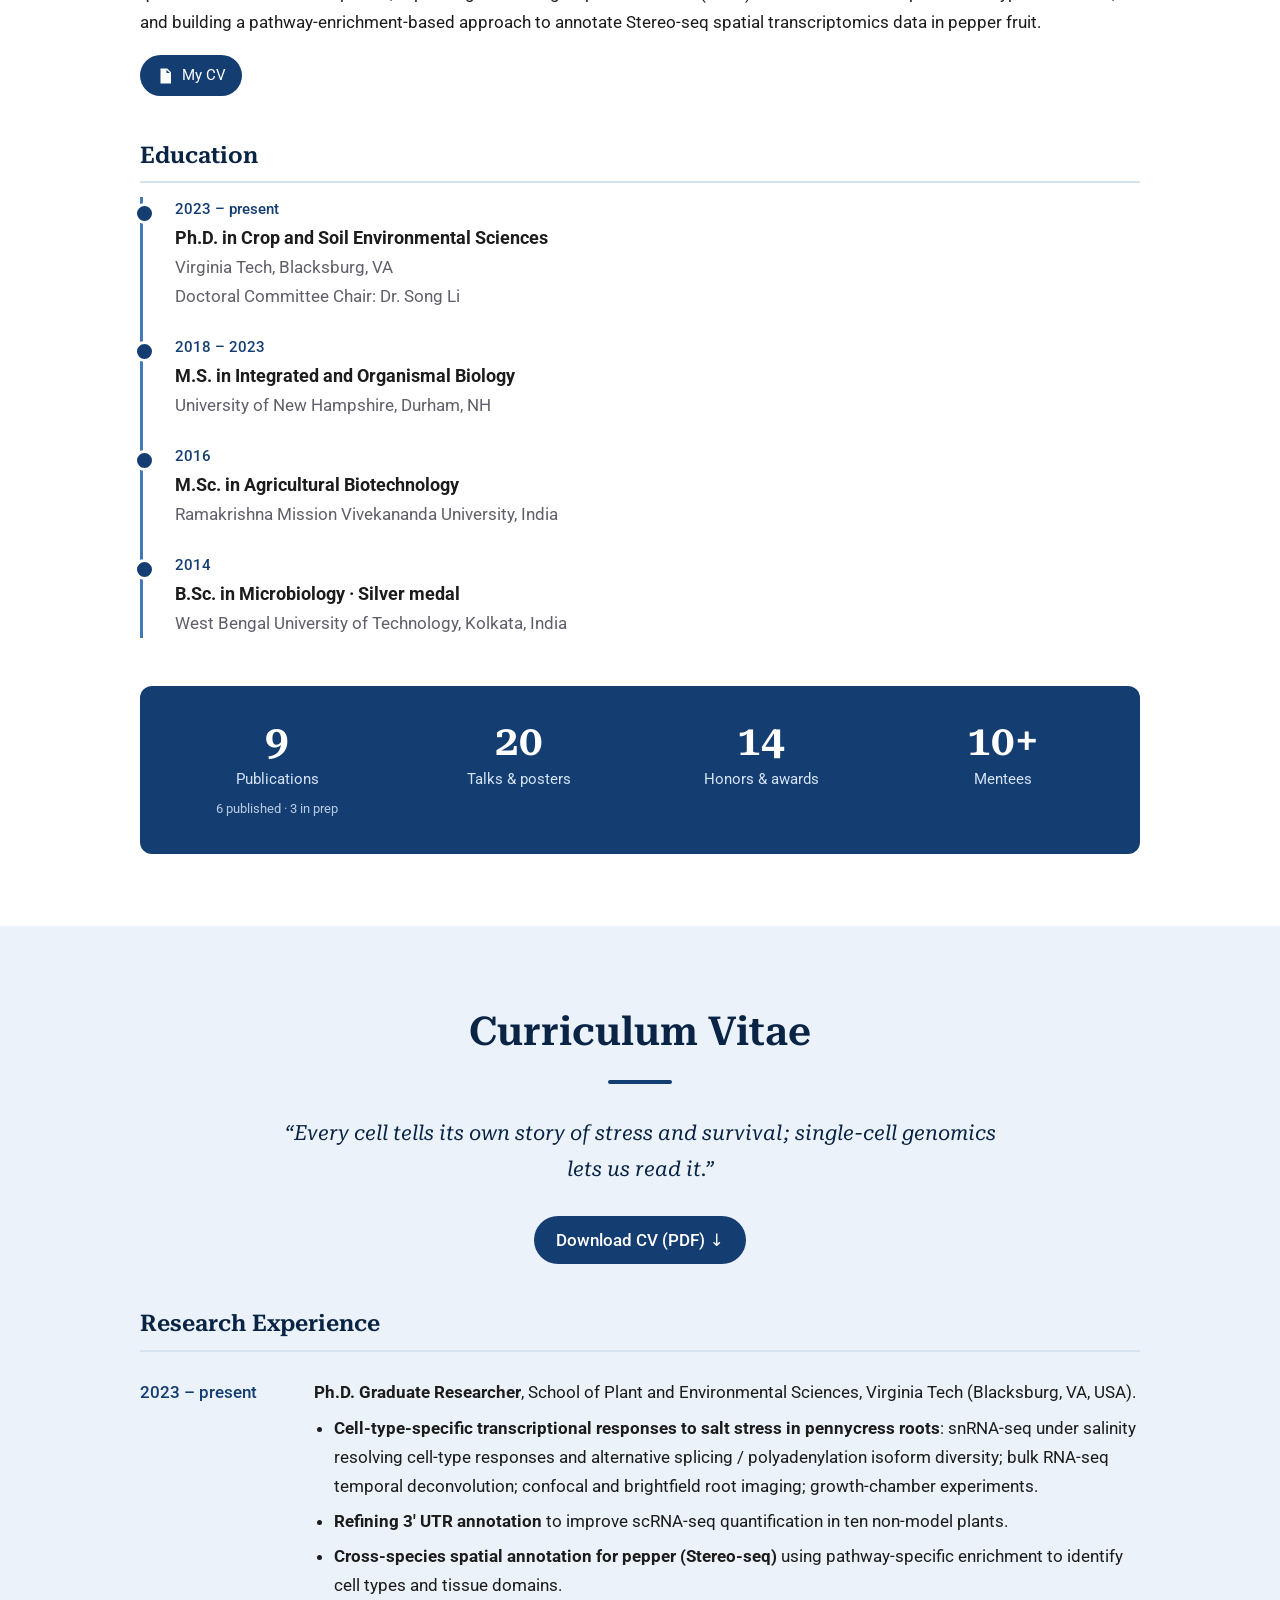
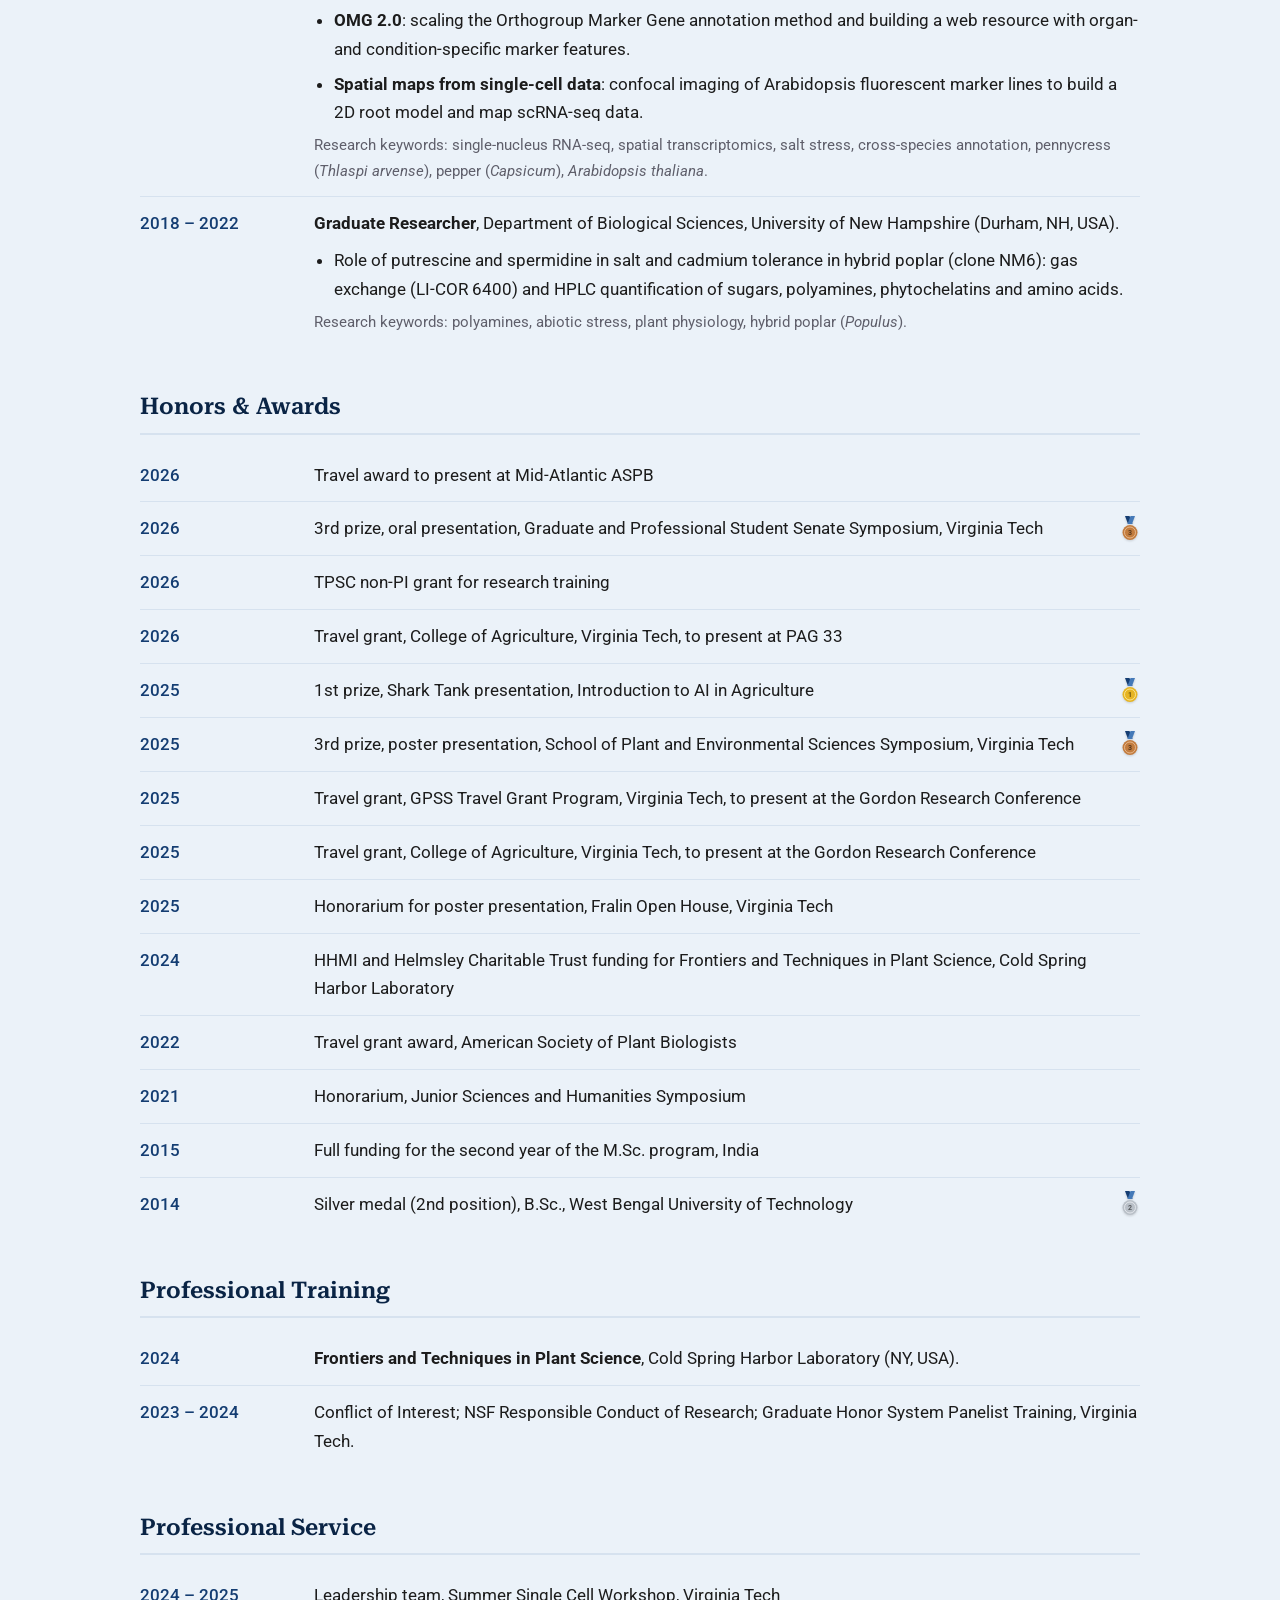
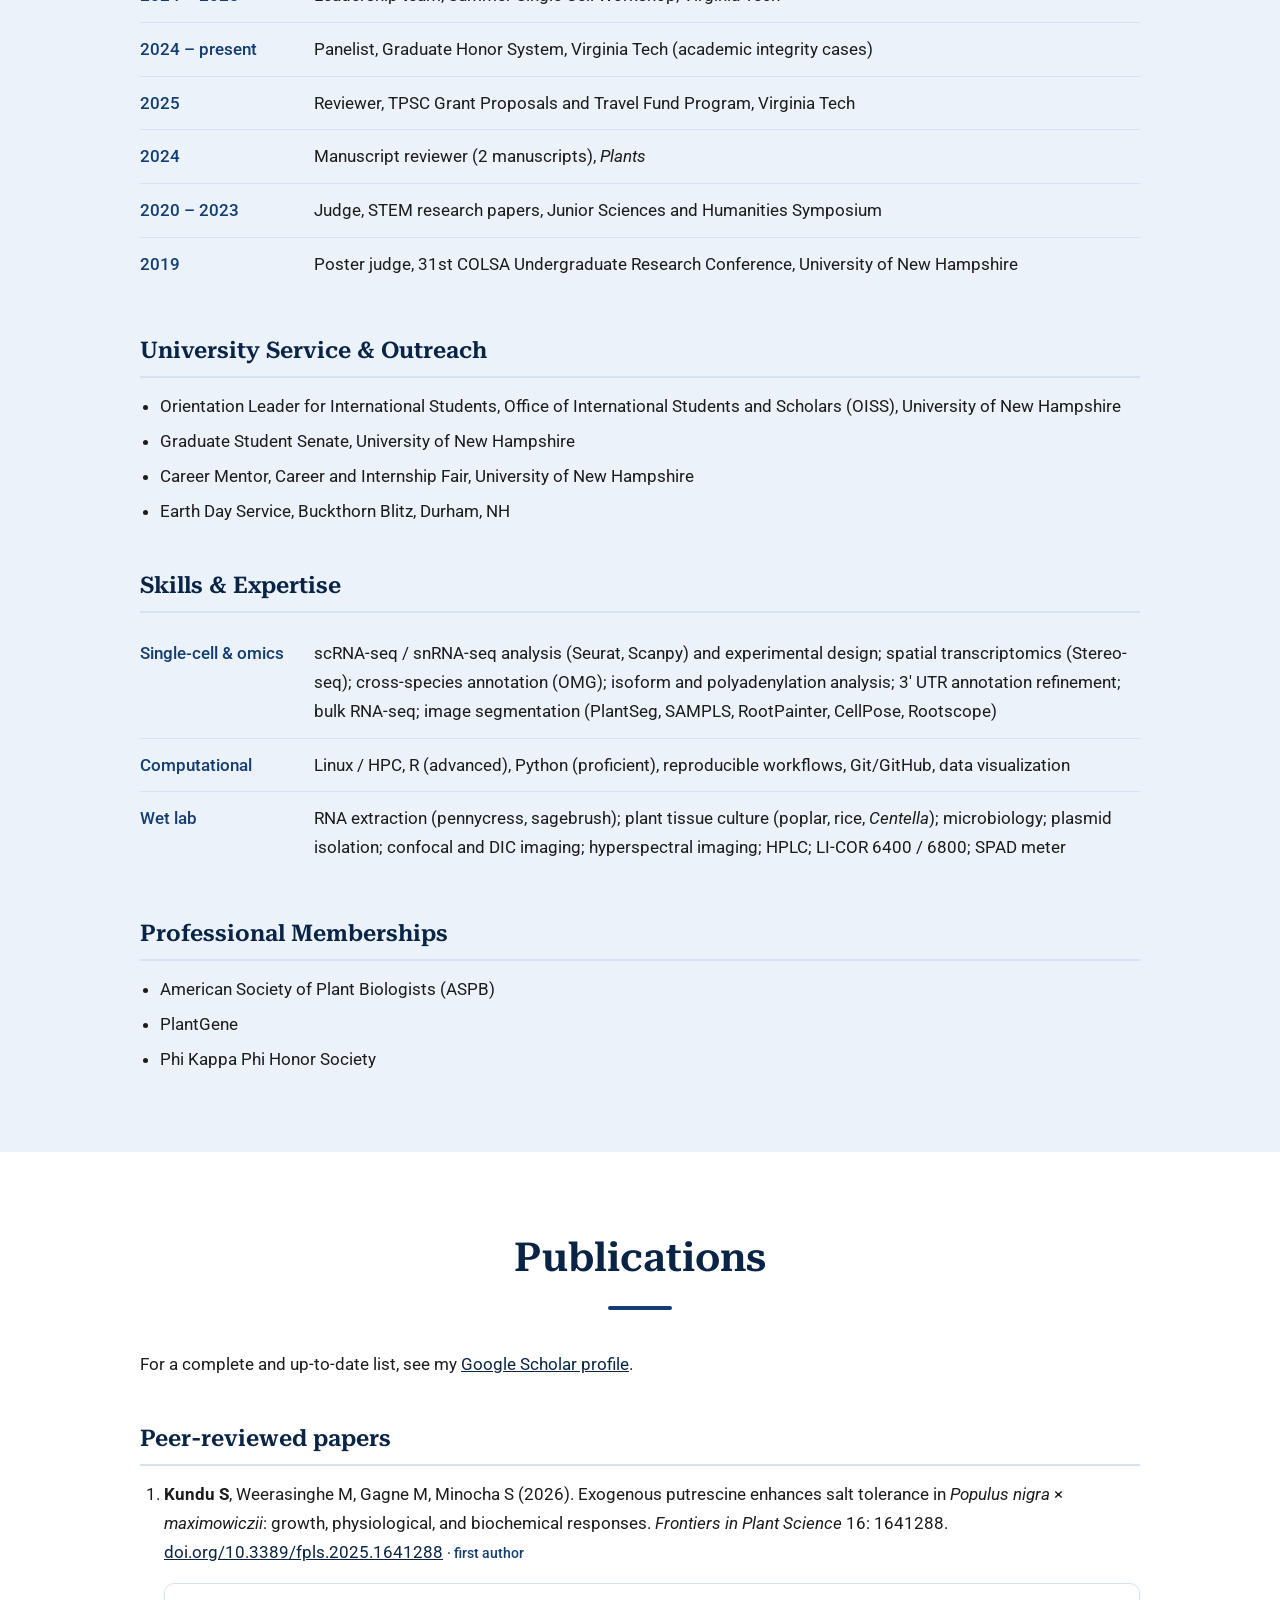
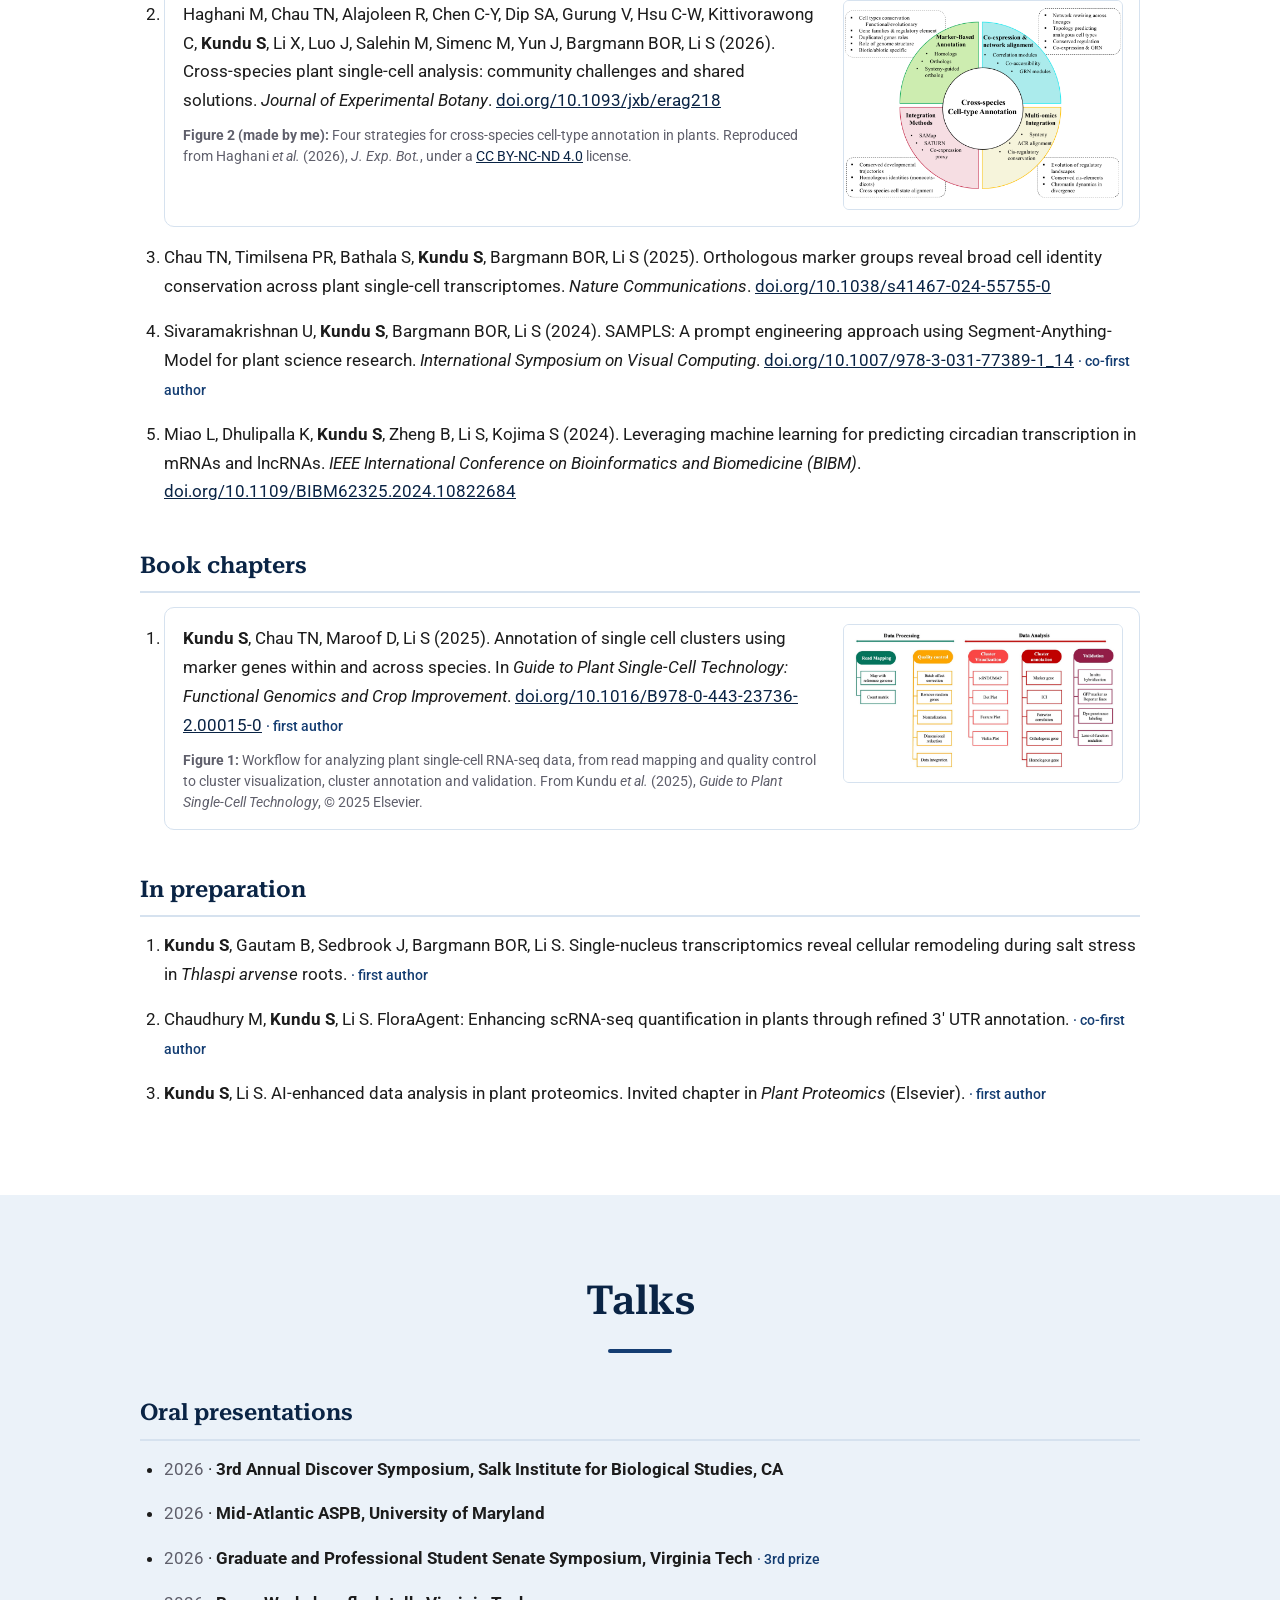
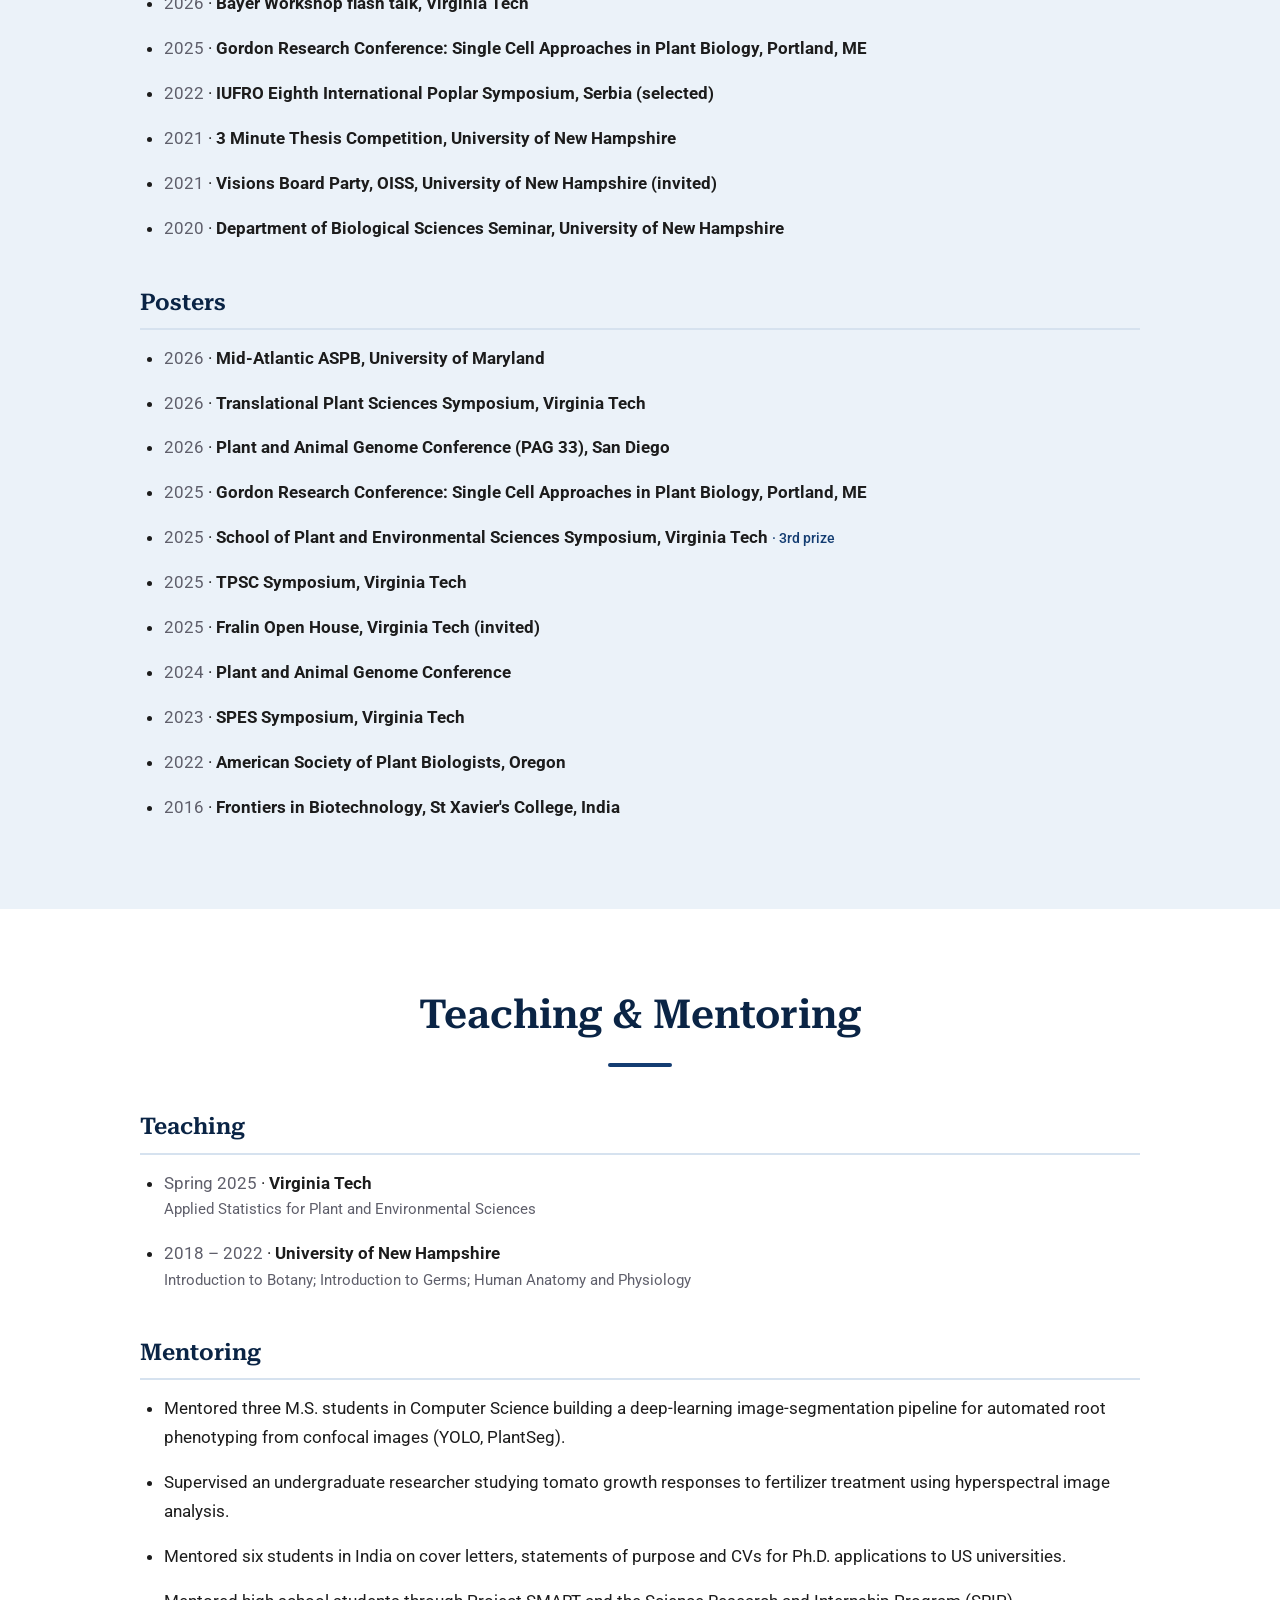
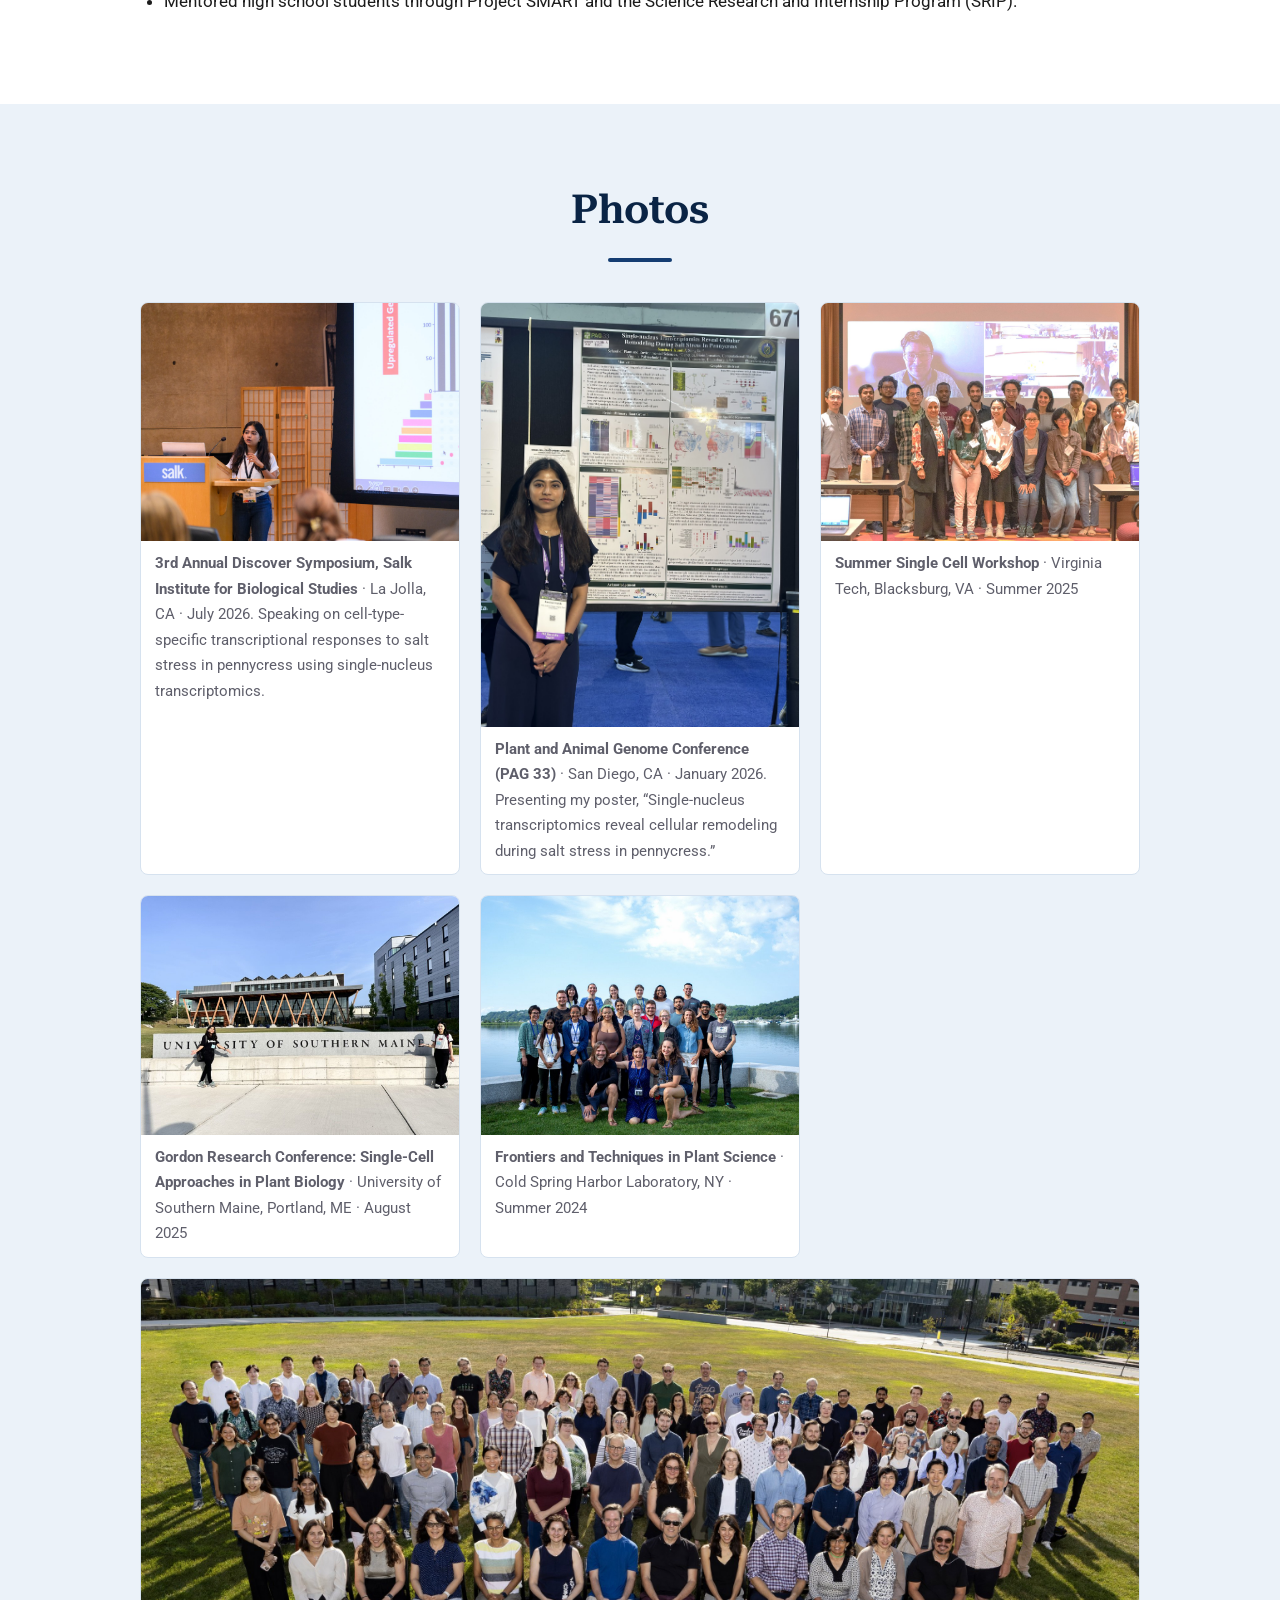
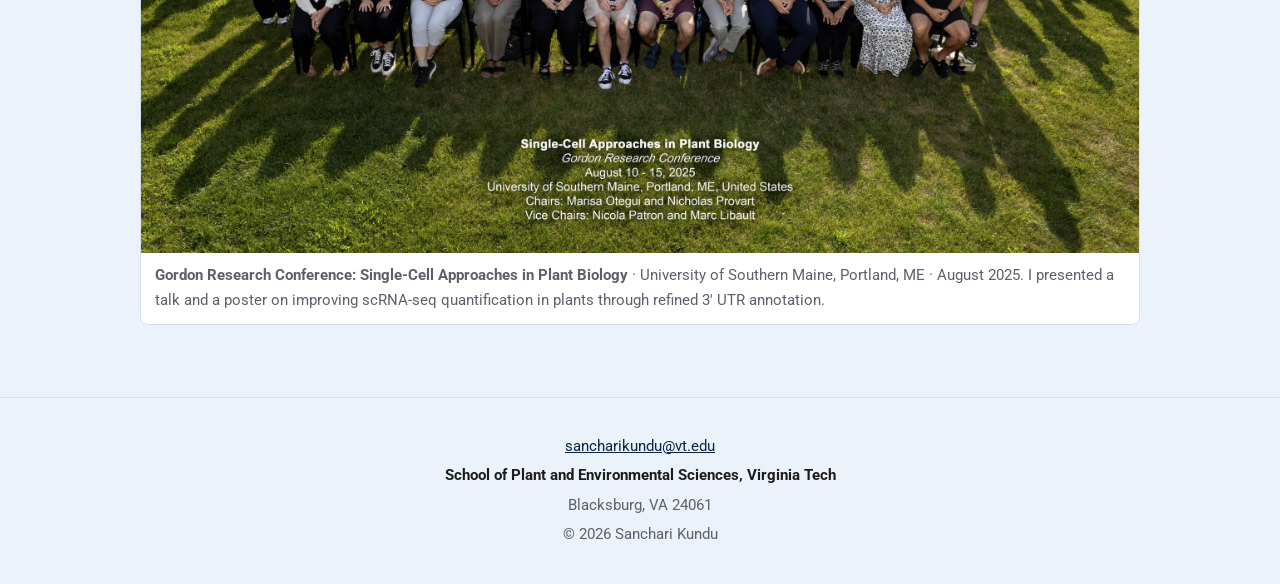
==== commit eaff02e0: "Add featured figures to JXB review and book chapter Co-Authored-By: Claude Opus 5.5 <noreply@anthrop" ====
--- a/index.html
+++ b/index.html
@@ -214,8 +214,16 @@
 
       <h3 class="sub-h">Peer-reviewed papers</h3>
       <ol class="entries">
-        <li><strong>Kundu S</strong>, Weerasinghe M, Gagne M, Minocha S (2026). Exogenous putrescine enhances salt tolerance in <i>Populus nigra</i> × <i>maximowiczii</i>: growth, physiological, and biochemical responses. <span class="venue">Frontiers in Plant Science</span> 16: 1641288.<a href="https://doi.org/10.3389/fpls.2025.1641288" target="_blank" rel="noopener">doi.org/10.3389/fpls.2025.1641288</a> <span class="note">· first author</span></li>
-        <li>Haghani M, Chau TN, Alajoleen R, Chen C-Y, Dip SA, Gurung V, Hsu C-W, Kittivorawong C, <strong>Kundu S</strong>, Li X, Luo J, Salehin M, Simenc M, Yun J, Bargmann BOR, Li S (2026). Cross-species plant single-cell analysis: community challenges and shared solutions. <span class="venue">Journal of Experimental Botany</span>. <a href="https://doi.org/10.1093/jxb/erag218" target="_blank" rel="noopener">doi.org/10.1093/jxb/erag218</a></li>
+        <li><strong>Kundu S</strong>, Weerasinghe M, Gagne M, Minocha S (2026). Exogenous putrescine enhances salt tolerance in <i>Populus nigra</i> × <i>maximowiczii</i>: growth, physiological, and biochemical responses. <span class="venue">Frontiers in Plant Science</span> 16: 1641288. <a href="https://doi.org/10.3389/fpls.2025.1641288" target="_blank" rel="noopener">doi.org/10.3389/fpls.2025.1641288</a> <span class="note">· first author</span></li>
+        <li class="has-fig"><div class="fig-card">
+          <div>
+            Haghani M, Chau TN, Alajoleen R, Chen C-Y, Dip SA, Gurung V, Hsu C-W, Kittivorawong C, <strong>Kundu S</strong>, Li X, Luo J, Salehin M, Simenc M, Yun J, Bargmann BOR, Li S (2026). Cross-species plant single-cell analysis: community challenges and shared solutions. <span class="venue">Journal of Experimental Botany</span>. <a href="https://doi.org/10.1093/jxb/erag218" target="_blank" rel="noopener">doi.org/10.1093/jxb/erag218</a>
+            <span class="fig-caption"><strong>Figure 2 (made by me):</strong> Four strategies for cross-species cell-type annotation in plants. Reproduced from Haghani <i>et al.</i> (2026), <i>J. Exp. Bot.</i>, under a <a href="https://creativecommons.org/licenses/by-nc-nd/4.0/" target="_blank" rel="noopener">CC BY-NC-ND 4.0</a> license.</span>
+          </div>
+          <a class="pub-fig" href="figures/jxb2026_fig2.png" target="_blank" rel="noopener" title="Open full-size figure">
+            <img src="figures/jxb2026_fig2.png" alt="Figure 2: overview of cross-species cell-type annotation approaches: marker-based annotation, co-expression and network alignment, integration methods, and multi-omics integration" loading="lazy">
+          </a>
+        </div></li>
         <li>Chau TN, Timilsena PR, Bathala S, <strong>Kundu S</strong>, Bargmann BOR, Li S (2025). Orthologous marker groups reveal broad cell identity conservation across plant single-cell transcriptomes. <span class="venue">Nature Communications</span>. <a href="https://doi.org/10.1038/s41467-024-55755-0" target="_blank" rel="noopener">doi.org/10.1038/s41467-024-55755-0</a></li>
         <li>Sivaramakrishnan U, <strong>Kundu S</strong>, Bargmann BOR, Li S (2024). SAMPLS: A prompt engineering approach using Segment-Anything-Model for plant science research. <span class="venue">International Symposium on Visual Computing</span>. <a href="https://doi.org/10.1007/978-3-031-77389-1_14" target="_blank" rel="noopener">doi.org/10.1007/978-3-031-77389-1_14</a> <span class="note">· co-first author</span></li>
         <li>Miao L, Dhulipalla K, <strong>Kundu S</strong>, Zheng B, Li S, Kojima S (2024). Leveraging machine learning for predicting circadian transcription in mRNAs and lncRNAs. <span class="venue">IEEE International Conference on Bioinformatics and Biomedicine (BIBM)</span>. <a href="https://doi.org/10.1109/BIBM62325.2024.10822684" target="_blank" rel="noopener">doi.org/10.1109/BIBM62325.2024.10822684</a></li>
@@ -223,7 +231,15 @@
 
       <h3 class="sub-h">Book chapters</h3>
       <ol class="entries">
-        <li><strong>Kundu S</strong>, Chau TN, Maroof D, Li S (2025). Annotation of single cell clusters using marker genes within and across species. In <span class="venue">Guide to Plant Single-Cell Technology: Functional Genomics and Crop Improvement</span>. <a href="https://doi.org/10.1016/B978-0-443-23736-2.00015-0" target="_blank" rel="noopener">doi.org/10.1016/B978-0-443-23736-2.00015-0</a> <span class="note">· first author</span></li>
+        <li class="has-fig"><div class="fig-card">
+          <div>
+            <strong>Kundu S</strong>, Chau TN, Maroof D, Li S (2025). Annotation of single cell clusters using marker genes within and across species. In <span class="venue">Guide to Plant Single-Cell Technology: Functional Genomics and Crop Improvement</span>. <a href="https://doi.org/10.1016/B978-0-443-23736-2.00015-0" target="_blank" rel="noopener">doi.org/10.1016/B978-0-443-23736-2.00015-0</a> <span class="note">· first author</span>
+            <span class="fig-caption"><strong>Figure 1:</strong> Workflow for analyzing plant single-cell RNA-seq data, from read mapping and quality control to cluster visualization, cluster annotation and validation. From Kundu <i>et al.</i> (2025), <i>Guide to Plant Single-Cell Technology</i>, © 2025 Elsevier.</span>
+          </div>
+          <a class="pub-fig" href="figures/bookchapter2025_fig1.jpg" target="_blank" rel="noopener" title="Open full-size figure">
+            <img src="figures/bookchapter2025_fig1.jpg" alt="Figure 1: single-cell RNA-seq workflow with data processing steps (read mapping, quality control) and data analysis steps (cluster visualization, cluster annotation, validation)" loading="lazy">
+          </a>
+        </div></li>
       </ol>
 
       <h3 class="sub-h">In preparation</h3>
--- a/style.css
+++ b/style.css
@@ -296,3 +296,19 @@
   .cv-row.award { grid-template-columns: 1fr 28px; }
   .cv-row.award .cv-when { grid-column: 1 / -1; }
 }
+
+/* ---------- Publications: featured figure next to a paper ---------- */
+.fig-card {
+  display: grid; grid-template-columns: 1fr 280px; gap: 24px; align-items: start;
+  background: var(--bg); border: 1px solid var(--border); border-radius: 10px; padding: 16px 16px 16px 18px;
+}
+.pub-fig {
+  display: block; border-radius: 6px; overflow: hidden; background: #fff;
+  border: 1px solid var(--border); transition: box-shadow .2s ease, transform .2s ease;
+}
+.pub-fig:hover { box-shadow: 0 6px 18px rgba(10,36,69,.18); transform: translateY(-2px); }
+.pub-fig img { display: block; width: 100%; height: auto; }
+.fig-caption { display: block; margin-top: 10px; font-size: 14px; color: var(--muted); line-height: 1.5; }
+@media (max-width: 760px) {
+  .fig-card { grid-template-columns: 1fr; }
+}
